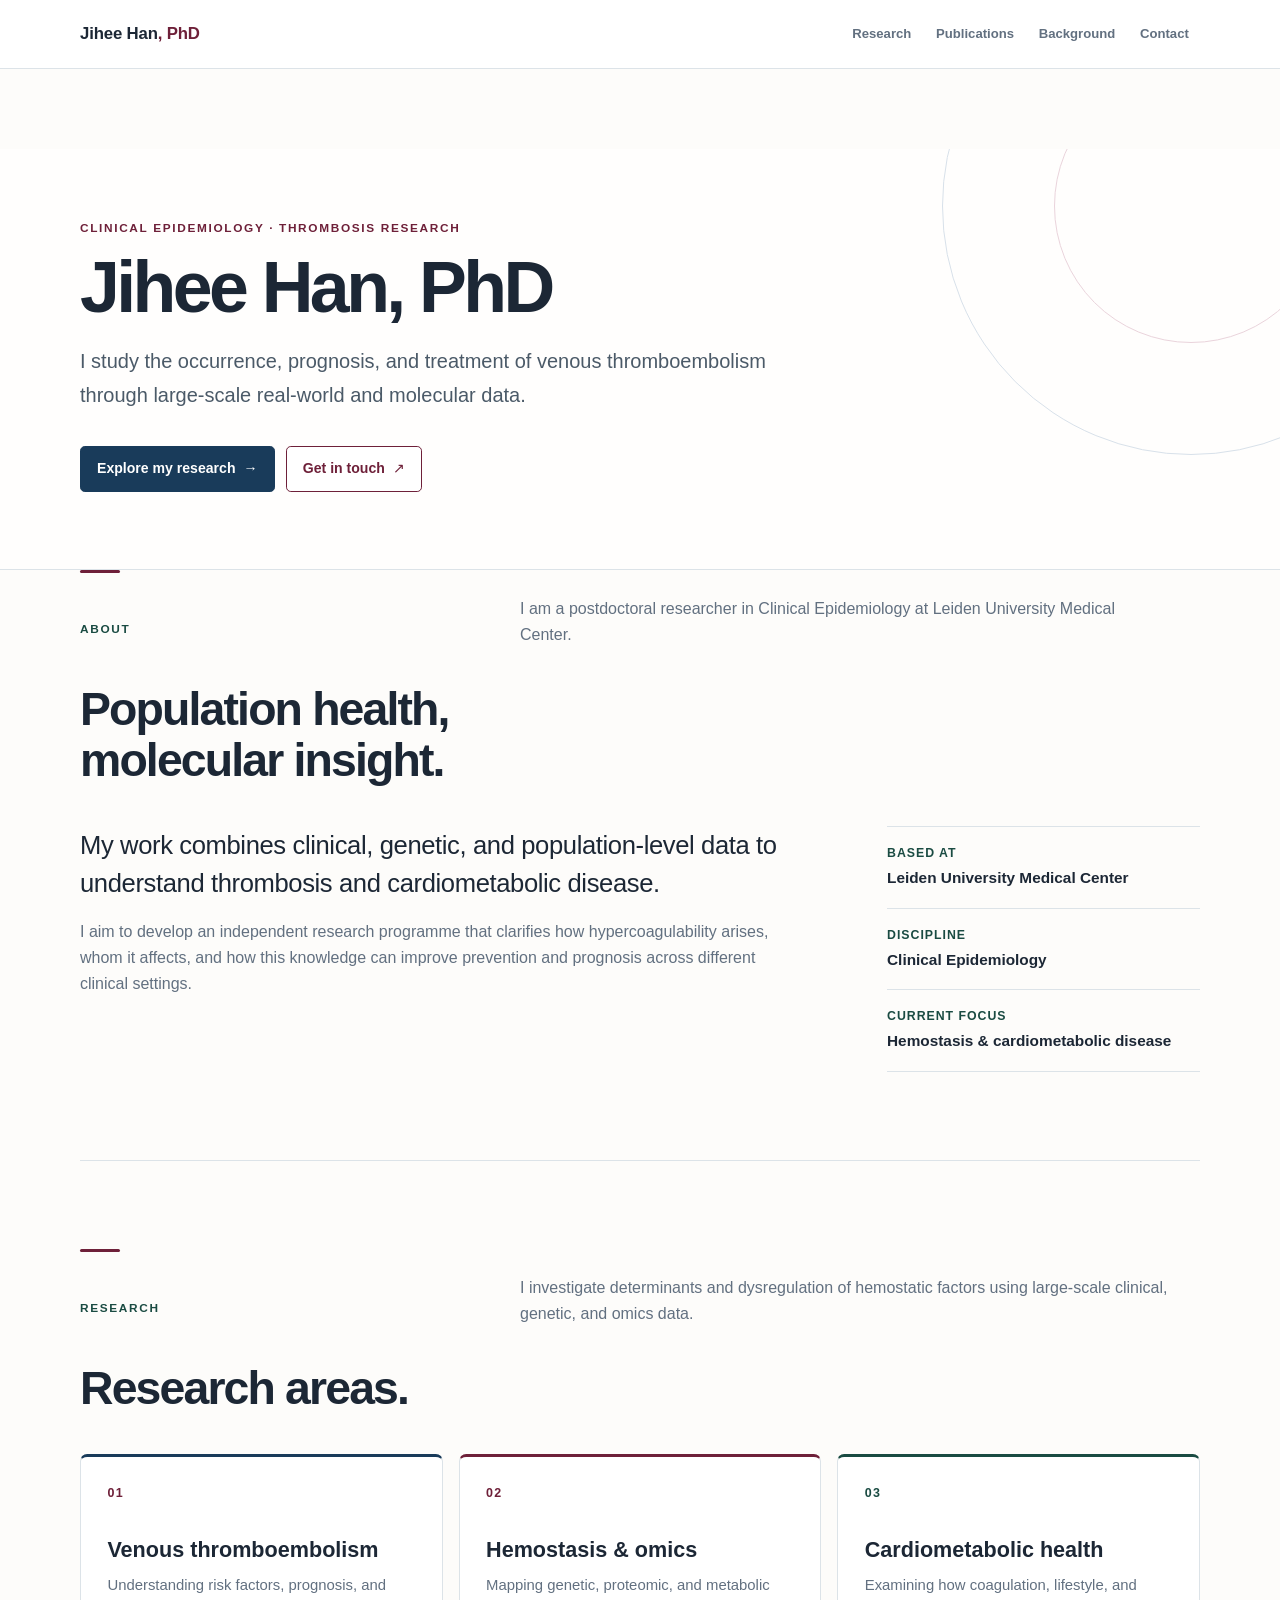
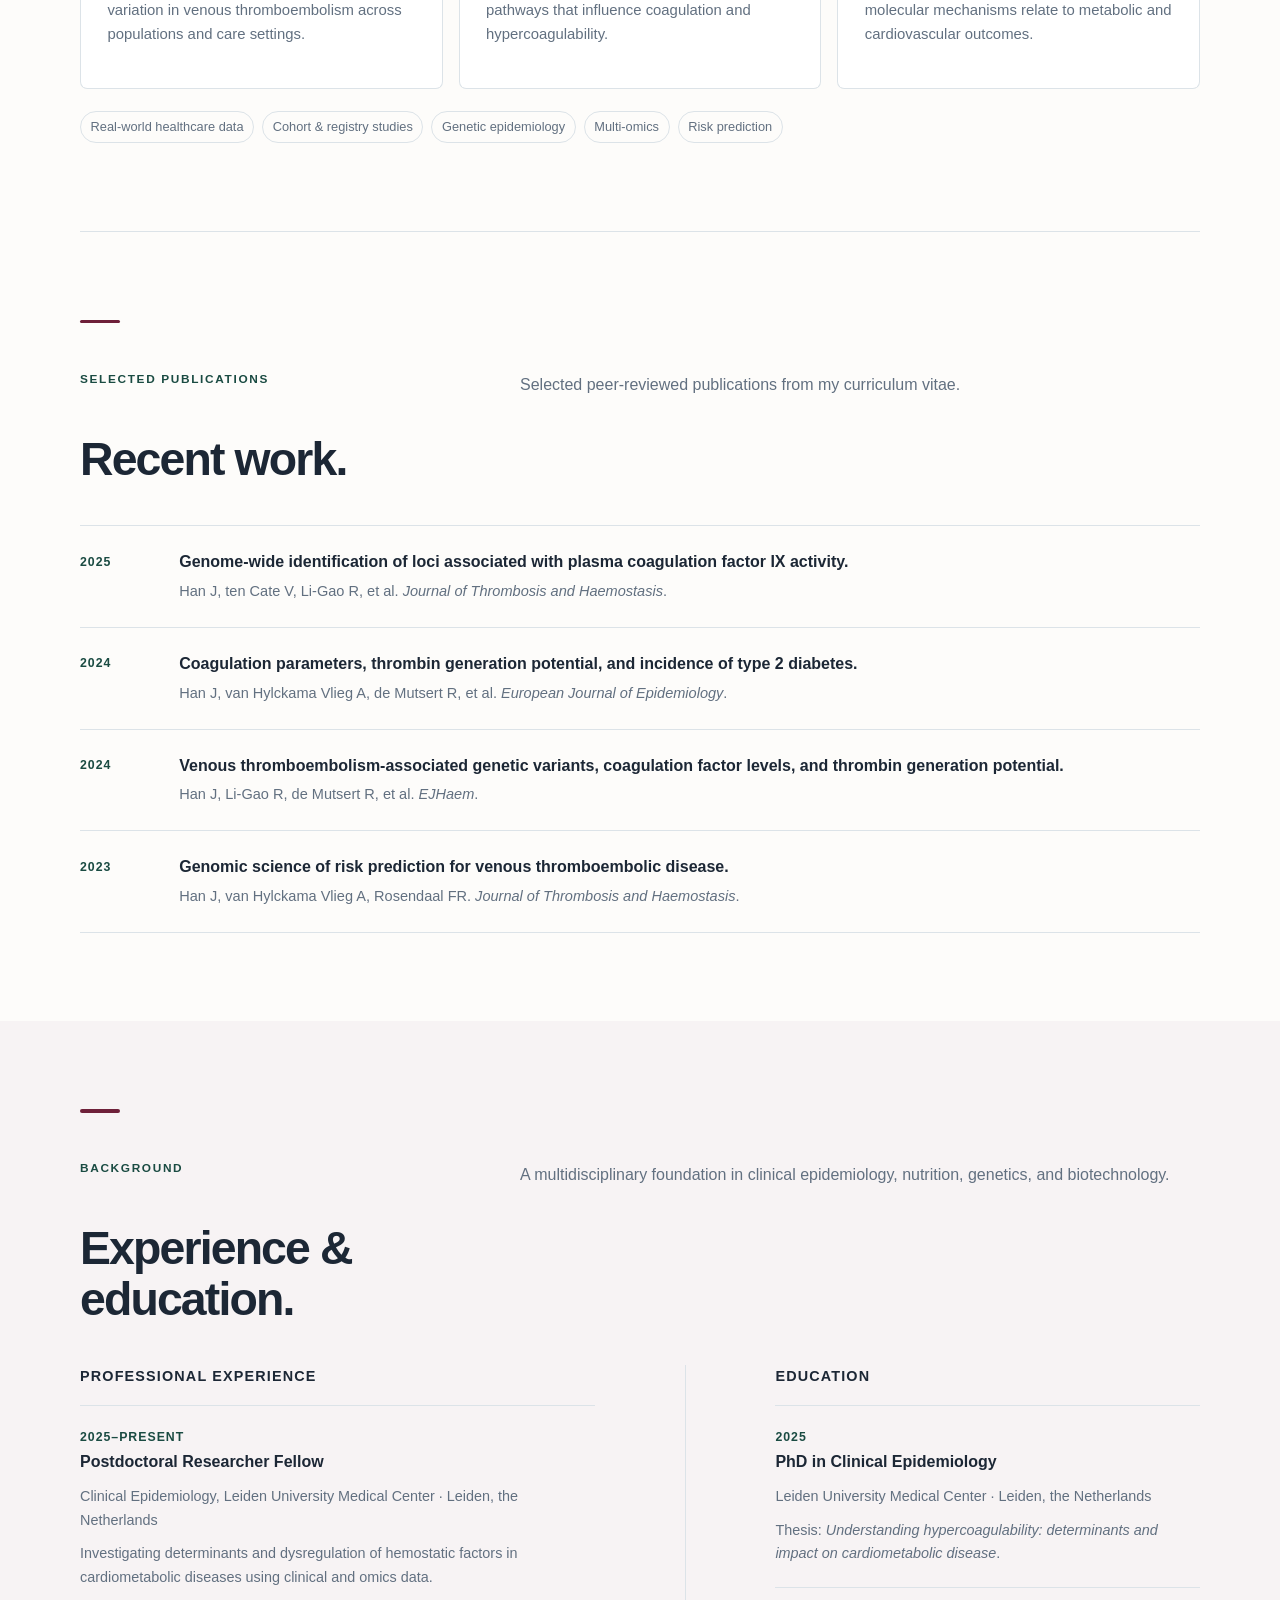
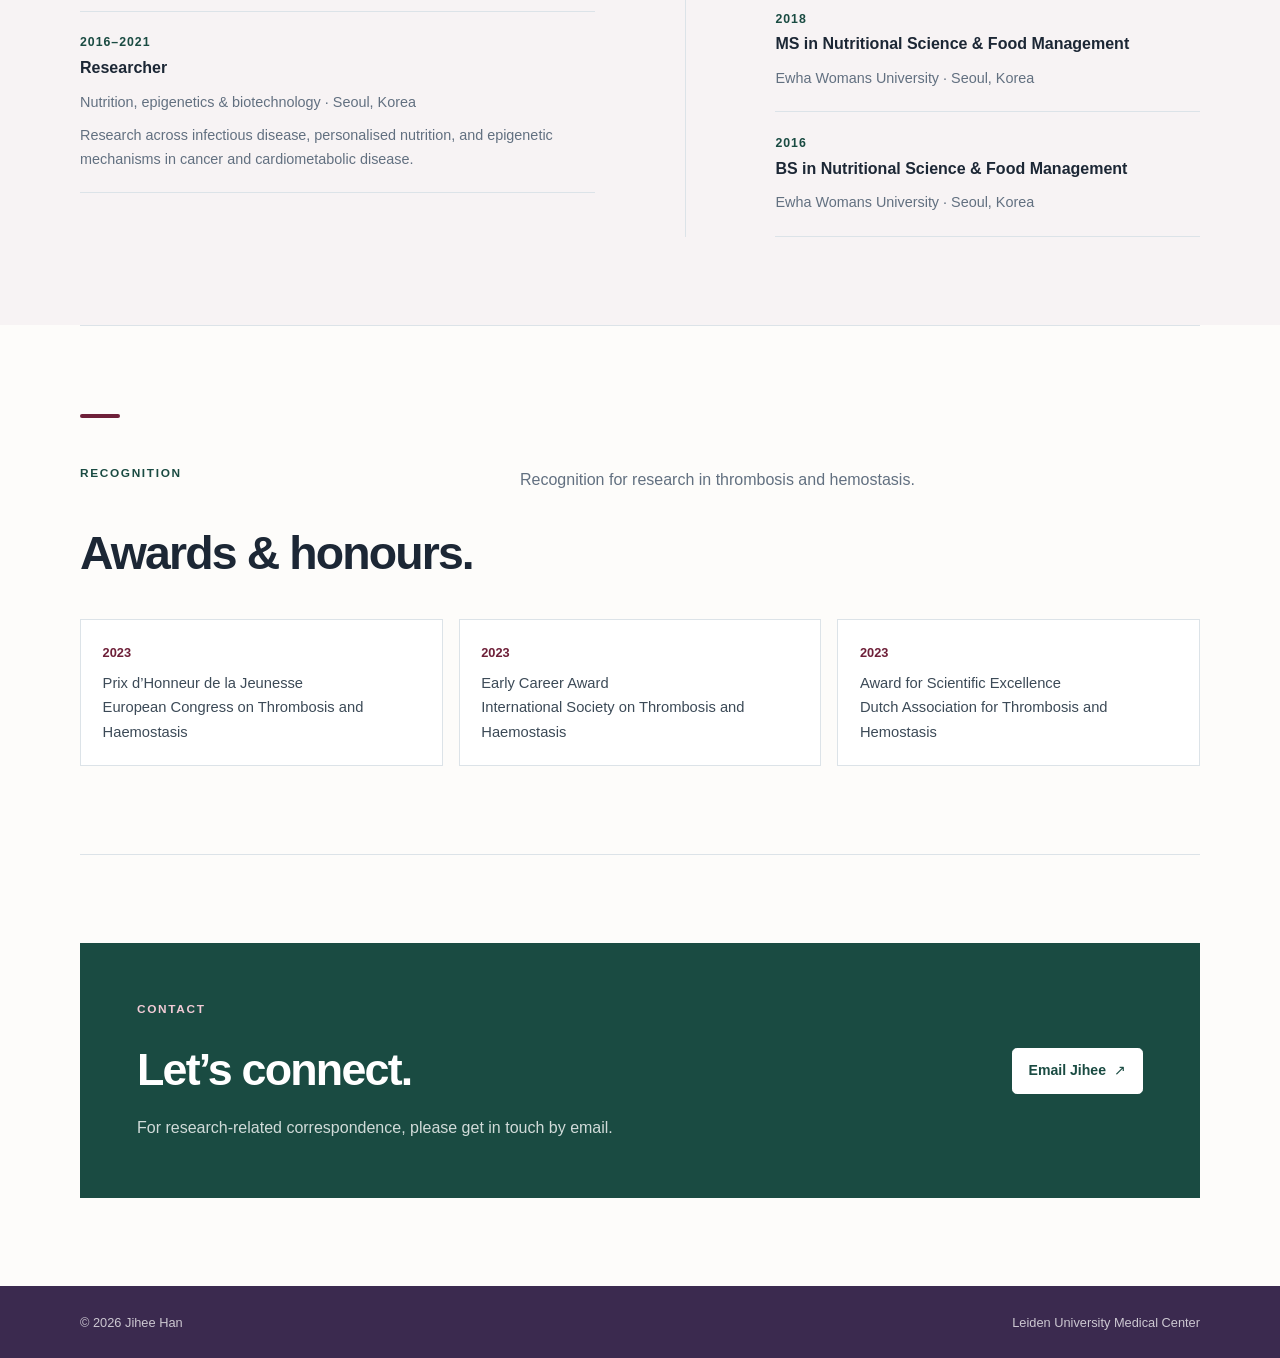
==== index.html @ 8cc132ac "Refine hero alignment and typography weight" ====
<!DOCTYPE html>
<html lang="en">
<head>
  <meta charset="utf-8">
  <meta name="viewport" content="width=device-width, initial-scale=1">
  <meta name="description" content="Jihee Han, PhD — clinical epidemiologist and thrombosis researcher at Leiden University Medical Center.">
  <title>Jihee Han, PhD | Clinical Epidemiology</title>

  <style>
    :root {
      --ink: #1c2735;
      --muted: #627080;
      --line: #dce3e8;
      --canvas: #fdfcfa;
      --soft: #f7f3f4;
      --navy: #193b5a;
      --navy-dark: #102b45;
      --wine: #6e2039;
      --wine-soft: #faeff2;
      --green: #1a4b42;
      --plum: #3b2a4f;
      --max-width: 1120px;
    }

    * {
      box-sizing: border-box;
    }

    html {
      scroll-behavior: smooth;
    }

    body {
      margin: 0;
      color: var(--ink);
      background: var(--canvas);
      font-family: -apple-system, BlinkMacSystemFont, "SF Pro Text", "Helvetica Neue", "Segoe UI", Arial, sans-serif;
      font-size: 16px;
      font-synthesis: none;
      line-height: 1.65;
    }

    a {
      color: var(--navy);
      text-underline-offset: 3px;
    }

    a:hover {
      color: var(--wine);
    }

    a:focus-visible {
      outline: 3px solid var(--wine);
      outline-offset: 3px;
    }

    h1,
    h2,
    h3,
    p {
      margin-top: 0;
    }

    h1,
    h2,
    h3 {
      color: var(--ink);
      font-family: -apple-system, BlinkMacSystemFont, "SF Pro Display", "Helvetica Neue", "Segoe UI", Arial, sans-serif;
      font-weight: 550;
    }

    .container {
      width: min(var(--max-width), calc(100% - 3rem));
      margin: 0 auto;
    }

    .skip-link {
      position: absolute;
      top: -4rem;
      left: 1rem;
      z-index: 100;
      padding: 0.6rem 0.9rem;
      color: white;
      background: var(--navy-dark);
    }

    .skip-link:focus {
      top: 1rem;
    }

    .site-header {
      position: sticky;
      top: 0;
      z-index: 20;
      border-bottom: 1px solid var(--line);
      background: rgba(255, 255, 255, 0.94);
      backdrop-filter: blur(10px);
    }

    .site-nav {
      display: flex;
      align-items: center;
      justify-content: space-between;
      gap: 2rem;
      min-height: 4.25rem;
    }

    .wordmark {
      color: var(--ink);
      font-family: -apple-system, BlinkMacSystemFont, "SF Pro Display", "Helvetica Neue", "Segoe UI", Arial, sans-serif;
      font-size: 1.05rem;
      font-weight: 600;
      letter-spacing: -0.01em;
      text-decoration: none;
      white-space: nowrap;
    }

    .wordmark span {
      color: var(--wine);
    }

    .nav-links {
      display: flex;
      flex-wrap: wrap;
      justify-content: flex-end;
      gap: 0.15rem;
      margin: 0;
      padding: 0;
      list-style: none;
    }

    .nav-links a {
      display: block;
      padding: 0.5rem 0.7rem;
      border-radius: 0.3rem;
      color: var(--muted);
      font-size: 0.82rem;
      font-weight: 600;
      text-decoration: none;
    }

    .nav-links a:hover {
      color: var(--navy);
      background: var(--soft);
    }

    .hero {
      position: relative;
      overflow: hidden;
      border-bottom: 1px solid var(--line);
      background: #fffefd;
    }

    .hero::before,
    .hero::after {
      position: absolute;
      right: -10rem;
      border: 1px solid #d8e1ea;
      border-radius: 50%;
      content: "";
      pointer-events: none;
    }

    .hero::before {
      top: -12rem;
      width: 31rem;
      height: 31rem;
    }

    .hero::after {
      top: -5rem;
      right: -3rem;
      width: 17rem;
      height: 17rem;
      border-color: #ead4dc;
    }

    .hero-content {
      position: relative;
      z-index: 1;
      max-width: none;
      padding: clamp(3rem, 5.5vw, 4.75rem) 0 clamp(3.5rem, 6vw, 5rem);
    }

    .eyebrow,
    .section-kicker {
      margin-bottom: 0.8rem;
      color: var(--green);
      font-size: 0.74rem;
      font-weight: 700;
      letter-spacing: 0.14em;
      text-transform: uppercase;
    }

    .eyebrow {
      color: var(--wine);
    }

    h1 {
      max-width: 820px;
      margin-bottom: 1.3rem;
      font-size: clamp(3rem, 5.6vw, 4.8rem);
      font-weight: 550;
      letter-spacing: -0.05em;
      line-height: 1;
    }

    .hero-summary {
      max-width: 750px;
      margin-bottom: 2.1rem;
      color: #4b5a68;
      font-size: clamp(1.05rem, 2vw, 1.25rem);
      line-height: 1.7;
    }

    .button-row {
      display: flex;
      flex-wrap: wrap;
      gap: 0.7rem;
    }

    .button {
      display: inline-flex;
      align-items: center;
      justify-content: center;
      gap: 0.5rem;
      min-height: 2.8rem;
      padding: 0.65rem 1rem;
      border: 1px solid var(--navy);
      border-radius: 0.3rem;
      color: white;
      background: var(--navy);
      font-size: 0.88rem;
      font-weight: 600;
      text-decoration: none;
      transition: background 150ms ease, border-color 150ms ease, color 150ms ease;
    }

    .button:hover {
      border-color: var(--wine);
      color: white;
      background: var(--wine);
    }

    .button.secondary {
      border-color: var(--wine);
      color: var(--wine);
      background: white;
    }

    .button.secondary:hover {
      color: var(--wine);
      background: var(--wine-soft);
    }

    main {
      padding-top: 5rem;
    }

    section {
      scroll-margin-top: 5.5rem;
    }

    .section {
      padding: 0 0 5.5rem;
    }

    .section.rule-top {
      padding-top: 5.5rem;
      border-top: 1px solid var(--line);
    }

    .section-heading {
      display: grid;
      grid-template-columns: minmax(220px, 0.75fr) minmax(0, 1.25fr);
      gap: 2rem;
      align-items: end;
      margin-bottom: 2.5rem;
    }

    .section-heading::before {
      display: block;
      width: 2.5rem;
      height: 0.22rem;
      margin-bottom: 0.9rem;
      border-radius: 999px;
      background: var(--wine);
      content: "";
    }

    .section-heading h2 {
      grid-column: 1;
      margin-bottom: 0;
      font-size: clamp(2rem, 4vw, 2.9rem);
      letter-spacing: -0.04em;
      line-height: 1.1;
    }

    .section-heading .heading-copy {
      grid-column: 2;
      grid-row: 1 / span 2;
      max-width: 650px;
      margin: 0 0 0.2rem;
      color: var(--muted);
    }

    .about-grid {
      display: grid;
      grid-template-columns: minmax(0, 1.4fr) minmax(250px, 0.6fr);
      gap: clamp(2rem, 6vw, 6rem);
      align-items: start;
    }

    .lead {
      max-width: 720px;
      margin-bottom: 1rem;
      font-family: inherit;
      font-size: clamp(1.25rem, 2.3vw, 1.6rem);
      font-weight: 500;
      letter-spacing: -0.015em;
      line-height: 1.5;
    }

    .about-grid p:not(.lead) {
      max-width: 720px;
      color: var(--muted);
    }

    .facts {
      margin: 0;
      padding: 0;
      border-top: 1px solid var(--line);
      list-style: none;
    }

    .facts li {
      padding: 1rem 0;
      border-bottom: 1px solid var(--line);
    }

    .facts span,
    .publication-year,
    .date {
      display: block;
      margin-bottom: 0.12rem;
      color: var(--green);
      font-size: 0.77rem;
      font-weight: 700;
      letter-spacing: 0.08em;
      text-transform: uppercase;
    }

    .facts strong {
      font-size: 0.96rem;
      font-weight: 550;
    }

    .research-grid {
      display: grid;
      grid-template-columns: repeat(3, minmax(0, 1fr));
      gap: 1rem;
    }

    .research-card {
      min-height: 235px;
      padding: 1.65rem;
      border: 1px solid var(--line);
      border-radius: 0.45rem;
      background: white;
      transition: border-color 150ms ease, transform 150ms ease, box-shadow 150ms ease;
    }

    .research-card:nth-child(1) {
      border-top: 3px solid var(--navy);
    }

    .research-card:nth-child(2) {
      border-top: 3px solid var(--wine);
    }

    .research-card:nth-child(3) {
      border-top: 3px solid var(--green);
    }

    .research-card:hover {
      border-color: #b8c8d6;
      box-shadow: 0 8px 20px rgba(25, 59, 90, 0.08);
      transform: translateY(-2px);
    }

    .research-number {
      display: block;
      margin-bottom: 2rem;
      color: var(--wine);
      font-size: 0.78rem;
      font-weight: 700;
      letter-spacing: 0.11em;
    }

    .research-card h3 {
      margin-bottom: 0.6rem;
      font-size: 1.35rem;
      line-height: 1.28;
    }

    .research-card p {
      margin-bottom: 0;
      color: var(--muted);
      font-size: 0.93rem;
    }

    .research-card:nth-child(3) .research-number {
      color: var(--green);
    }

    .method-list {
      display: flex;
      flex-wrap: wrap;
      gap: 0.5rem;
      margin: 1.35rem 0 0;
      padding: 0;
      list-style: none;
    }

    .method-list li {
      padding: 0.28rem 0.6rem;
      border: 1px solid var(--line);
      border-radius: 999px;
      color: var(--muted);
      font-size: 0.8rem;
    }

    .publication-list {
      margin: 0;
      padding: 0;
      border-top: 1px solid var(--line);
      list-style: none;
    }

    .publication {
      display: grid;
      grid-template-columns: 5rem minmax(0, 1fr);
      gap: 1.2rem;
      padding: 1.5rem 0;
      border-bottom: 1px solid var(--line);
    }

    .publication-year {
      margin-top: 0.1rem;
    }

    .publication h3 {
      margin-bottom: 0.35rem;
      font-family: inherit;
      font-size: 1rem;
      font-weight: 550;
      line-height: 1.45;
    }

    .publication p {
      margin-bottom: 0;
      color: var(--muted);
      font-size: 0.91rem;
    }

    .publication cite {
      font-style: italic;
    }

    .background {
      background: var(--soft);
    }

    .background .section {
      padding-top: 5.5rem;
    }

    .background-grid {
      display: grid;
      grid-template-columns: 1fr 1fr;
      gap: clamp(2rem, 7vw, 7rem);
    }

    .background-grid > div + div {
      padding-left: clamp(2rem, 7vw, 7rem);
      border-left: 1px solid var(--line);
    }

    .list-title {
      margin-bottom: 1rem;
      font-family: inherit;
      font-size: 0.9rem;
      font-weight: 700;
      letter-spacing: 0.08em;
      text-transform: uppercase;
    }

    .timeline {
      margin: 0;
      padding: 0;
      border-top: 1px solid var(--line);
      list-style: none;
    }

    .timeline li {
      padding: 1.3rem 0;
      border-bottom: 1px solid var(--line);
    }

    .timeline h3 {
      margin-bottom: 0.15rem;
      font-family: inherit;
      font-size: 1rem;
      font-weight: 550;
    }

    .place,
    .timeline p {
      margin: 0;
      color: var(--muted);
      font-size: 0.9rem;
    }

    .timeline p {
      margin-top: 0.6rem;
    }

    .awards-list {
      display: grid;
      grid-template-columns: repeat(3, minmax(0, 1fr));
      gap: 1rem;
      margin: 0;
      padding: 0;
      list-style: none;
    }

    .awards-list li {
      padding: 1.35rem;
      border: 1px solid var(--line);
      background: white;
      color: #3c4a57;
      font-size: 0.92rem;
    }

    .awards-list time {
      display: block;
      margin-bottom: 0.5rem;
      color: var(--wine);
      font-size: 0.8rem;
      font-weight: 700;
    }

    .contact-panel {
      display: grid;
      grid-template-columns: minmax(0, 1fr) auto;
      gap: 2rem;
      align-items: center;
      padding: clamp(2rem, 5vw, 3.5rem);
      border: 1px solid var(--green);
      color: white;
      background: var(--green);
    }

    .contact-panel h2 {
      margin-bottom: 0.5rem;
      color: white;
      font-size: clamp(2rem, 4vw, 2.8rem);
      letter-spacing: -0.04em;
    }

    .contact-panel p:last-child {
      max-width: 620px;
      margin-bottom: 0;
      color: rgba(255, 255, 255, 0.8);
    }

    .contact-panel .section-kicker {
      color: #f2cbd6;
    }

    .contact-panel .button {
      border-color: white;
      color: var(--green);
      background: white;
    }

    .contact-panel .button:hover {
      border-color: #f2cbd6;
      color: white;
      background: var(--wine);
    }

    footer {
      border-top: 0;
      background: var(--plum);
    }

    .footer-content {
      display: flex;
      flex-wrap: wrap;
      justify-content: space-between;
      gap: 0.5rem 2rem;
      padding: 1.6rem 0;
      color: rgba(255, 255, 255, 0.74);
      font-size: 0.8rem;
    }

    @media (max-width: 780px) {
      .site-nav {
        align-items: flex-start;
        flex-direction: column;
        gap: 0.2rem;
        padding: 1rem 0;
      }

      .nav-links {
        justify-content: flex-start;
        margin-left: -0.7rem;
      }

      .section-heading,
      .about-grid,
      .background-grid {
        grid-template-columns: 1fr;
      }

      .section-heading {
        gap: 0;
      }

      .section-heading h2,
      .section-heading .heading-copy {
        grid-column: 1;
        grid-row: auto;
      }

      .section-heading .heading-copy {
        margin-top: 1rem;
      }

      .research-grid,
      .awards-list {
        grid-template-columns: 1fr;
      }

      .research-card {
        min-height: 0;
      }

      .background-grid > div + div {
        padding-top: 2.5rem;
        padding-left: 0;
        border-top: 1px solid var(--line);
        border-left: 0;
      }
    }

    @media (max-width: 560px) {
      .container {
        width: min(var(--max-width), calc(100% - 2rem));
      }

      .hero-content {
        padding: 3.25rem 0 3.75rem;
      }

      main {
        padding-top: 3.8rem;
      }

      .section,
      .section.rule-top,
      .background .section {
        padding-bottom: 4rem;
      }

      .section.rule-top,
      .background .section {
        padding-top: 4rem;
      }

      .publication {
        grid-template-columns: 1fr;
        gap: 0.45rem;
      }

      .contact-panel {
        grid-template-columns: 1fr;
      }

      .contact-panel .button {
        width: 100%;
      }
    }

    @media (prefers-reduced-motion: reduce) {
      html {
        scroll-behavior: auto;
      }

      .button,
      .research-card {
        transition: none;
      }
    }
  </style>
</head>

<body>
  <a class="skip-link" href="#main-content">Skip to content</a>

  <header class="site-header">
    <nav class="container site-nav" aria-label="Primary navigation">
      <a class="wordmark" href="#top">Jihee Han<span>, PhD</span></a>
      <ul class="nav-links">
        <li><a href="#research">Research</a></li>
        <li><a href="#publications">Publications</a></li>
        <li><a href="#background">Background</a></li>
        <li><a href="#contact">Contact</a></li>
      </ul>
    </nav>
  </header>

  <main id="main-content">
    <section id="top" class="hero" aria-labelledby="page-title">
      <div class="container hero-content">
        <p class="eyebrow">Clinical epidemiology · thrombosis research</p>
        <h1 id="page-title">Jihee Han, PhD</h1>
        <p class="hero-summary">
          I study the occurrence, prognosis, and treatment of venous thromboembolism through large-scale real-world and molecular data.
        </p>
        <div class="button-row">
          <a class="button" href="#research">Explore my research <span aria-hidden="true">→</span></a>
          <a class="button secondary" href="mailto:j.han@lumc.nl">Get in touch <span aria-hidden="true">↗</span></a>
        </div>
      </div>
    </section>

    <div class="container">
      <section class="section" aria-labelledby="about-heading">
        <div class="section-heading">
          <p class="section-kicker">About</p>
          <h2 id="about-heading">Population health, molecular insight.</h2>
          <p class="heading-copy">
            I am a postdoctoral researcher in Clinical Epidemiology at Leiden University Medical Center.
          </p>
        </div>

        <div class="about-grid">
          <div>
            <p class="lead">
              My work combines clinical, genetic, and population-level data to understand thrombosis and cardiometabolic disease.
            </p>
            <p>
              I aim to develop an independent research programme that clarifies how hypercoagulability arises, whom it affects, and how this knowledge can improve prevention and prognosis across different clinical settings.
            </p>
          </div>

          <ul class="facts" aria-label="Professional summary">
            <li>
              <span>Based at</span>
              <strong>Leiden University Medical Center</strong>
            </li>
            <li>
              <span>Discipline</span>
              <strong>Clinical Epidemiology</strong>
            </li>
            <li>
              <span>Current focus</span>
              <strong>Hemostasis &amp; cardiometabolic disease</strong>
            </li>
          </ul>
        </div>
      </section>

      <section id="research" class="section rule-top" aria-labelledby="research-heading">
        <div class="section-heading">
          <p class="section-kicker">Research</p>
          <h2 id="research-heading">Research areas.</h2>
          <p class="heading-copy">
            I investigate determinants and dysregulation of hemostatic factors using large-scale clinical, genetic, and omics data.
          </p>
        </div>

        <div class="research-grid">
          <article class="research-card">
            <span class="research-number">01</span>
            <h3>Venous thromboembolism</h3>
            <p>Understanding risk factors, prognosis, and variation in venous thromboembolism across populations and care settings.</p>
          </article>
          <article class="research-card">
            <span class="research-number">02</span>
            <h3>Hemostasis &amp; omics</h3>
            <p>Mapping genetic, proteomic, and metabolic pathways that influence coagulation and hypercoagulability.</p>
          </article>
          <article class="research-card">
            <span class="research-number">03</span>
            <h3>Cardiometabolic health</h3>
            <p>Examining how coagulation, lifestyle, and molecular mechanisms relate to metabolic and cardiovascular outcomes.</p>
          </article>
        </div>

        <ul class="method-list" aria-label="Research methods and data">
          <li>Real-world healthcare data</li>
          <li>Cohort &amp; registry studies</li>
          <li>Genetic epidemiology</li>
          <li>Multi-omics</li>
          <li>Risk prediction</li>
        </ul>
      </section>

      <section id="publications" class="section rule-top" aria-labelledby="publications-heading">
        <div class="section-heading">
          <p class="section-kicker">Selected publications</p>
          <h2 id="publications-heading">Recent work.</h2>
          <p class="heading-copy">Selected peer-reviewed publications from my curriculum vitae.</p>
        </div>

        <ol class="publication-list">
          <li class="publication">
            <time class="publication-year" datetime="2025">2025</time>
            <div>
              <h3>Genome-wide identification of loci associated with plasma coagulation factor IX activity.</h3>
              <p>Han J, ten Cate V, Li-Gao R, et al. <cite>Journal of Thrombosis and Haemostasis</cite>.</p>
            </div>
          </li>
          <li class="publication">
            <time class="publication-year" datetime="2024">2024</time>
            <div>
              <h3>Coagulation parameters, thrombin generation potential, and incidence of type 2 diabetes.</h3>
              <p>Han J, van Hylckama Vlieg A, de Mutsert R, et al. <cite>European Journal of Epidemiology</cite>.</p>
            </div>
          </li>
          <li class="publication">
            <time class="publication-year" datetime="2024">2024</time>
            <div>
              <h3>Venous thromboembolism-associated genetic variants, coagulation factor levels, and thrombin generation potential.</h3>
              <p>Han J, Li-Gao R, de Mutsert R, et al. <cite>EJHaem</cite>.</p>
            </div>
          </li>
          <li class="publication">
            <time class="publication-year" datetime="2023">2023</time>
            <div>
              <h3>Genomic science of risk prediction for venous thromboembolic disease.</h3>
              <p>Han J, van Hylckama Vlieg A, Rosendaal FR. <cite>Journal of Thrombosis and Haemostasis</cite>.</p>
            </div>
          </li>
        </ol>
      </section>
    </div>

    <div id="background" class="background">
      <section class="container section" aria-labelledby="background-heading">
        <div class="section-heading">
          <p class="section-kicker">Background</p>
          <h2 id="background-heading">Experience &amp; education.</h2>
          <p class="heading-copy">A multidisciplinary foundation in clinical epidemiology, nutrition, genetics, and biotechnology.</p>
        </div>

        <div class="background-grid">
          <div>
            <h3 class="list-title">Professional experience</h3>
            <ol class="timeline">
              <li>
                <time class="date" datetime="2025">2025–present</time>
                <h3>Postdoctoral Researcher Fellow</h3>
                <p class="place">Clinical Epidemiology, Leiden University Medical Center · Leiden, the Netherlands</p>
                <p>Investigating determinants and dysregulation of hemostatic factors in cardiometabolic diseases using clinical and omics data.</p>
              </li>
              <li>
                <time class="date" datetime="2016">2016–2021</time>
                <h3>Researcher</h3>
                <p class="place">Nutrition, epigenetics &amp; biotechnology · Seoul, Korea</p>
                <p>Research across infectious disease, personalised nutrition, and epigenetic mechanisms in cancer and cardiometabolic disease.</p>
              </li>
            </ol>
          </div>

          <div>
            <h3 class="list-title">Education</h3>
            <ol class="timeline">
              <li>
                <time class="date" datetime="2025">2025</time>
                <h3>PhD in Clinical Epidemiology</h3>
                <p class="place">Leiden University Medical Center · Leiden, the Netherlands</p>
                <p>Thesis: <em>Understanding hypercoagulability: determinants and impact on cardiometabolic disease</em>.</p>
              </li>
              <li>
                <time class="date" datetime="2018">2018</time>
                <h3>MS in Nutritional Science &amp; Food Management</h3>
                <p class="place">Ewha Womans University · Seoul, Korea</p>
              </li>
              <li>
                <time class="date" datetime="2016">2016</time>
                <h3>BS in Nutritional Science &amp; Food Management</h3>
                <p class="place">Ewha Womans University · Seoul, Korea</p>
              </li>
            </ol>
          </div>
        </div>
      </section>
    </div>

    <div class="container">
      <section class="section rule-top" aria-labelledby="awards-heading">
        <div class="section-heading">
          <p class="section-kicker">Recognition</p>
          <h2 id="awards-heading">Awards &amp; honours.</h2>
          <p class="heading-copy">Recognition for research in thrombosis and hemostasis.</p>
        </div>

        <ol class="awards-list">
          <li>
            <time datetime="2023-09">2023</time>
            Prix d’Honneur de la Jeunesse<br>
            European Congress on Thrombosis and Haemostasis
          </li>
          <li>
            <time datetime="2023-06">2023</time>
            Early Career Award<br>
            International Society on Thrombosis and Haemostasis
          </li>
          <li>
            <time datetime="2023-03">2023</time>
            Award for Scientific Excellence<br>
            Dutch Association for Thrombosis and Hemostasis
          </li>
        </ol>
      </section>

      <section id="contact" class="section rule-top" aria-labelledby="contact-heading">
        <div class="contact-panel">
          <div>
            <p class="section-kicker">Contact</p>
            <h2 id="contact-heading">Let’s connect.</h2>
            <p>For research-related correspondence, please get in touch by email.</p>
          </div>
          <a class="button" href="mailto:j.han@lumc.nl">Email Jihee <span aria-hidden="true">↗</span></a>
        </div>
      </section>
    </div>
  </main>

  <footer>
    <div class="container footer-content">
      <span>© 2026 Jihee Han</span>
      <span>Leiden University Medical Center</span>
    </div>
  </footer>
</body>

</html>
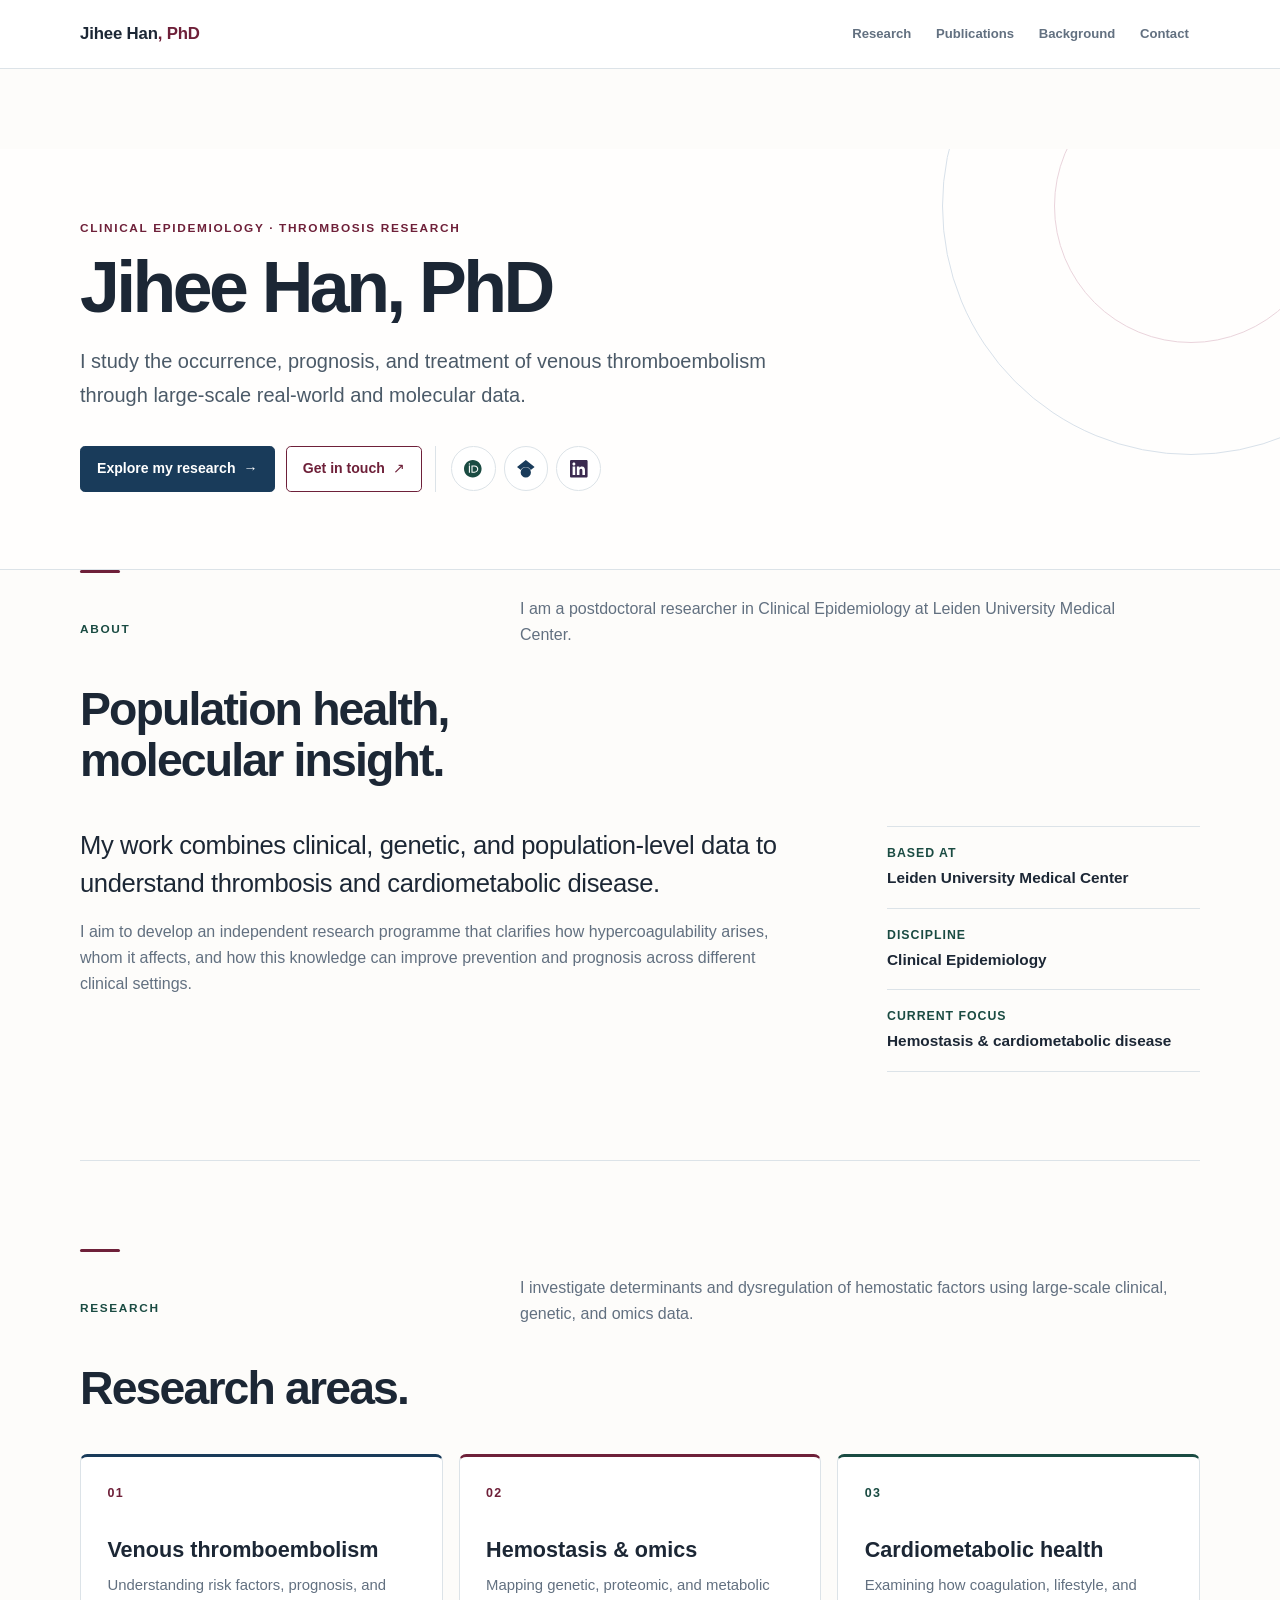
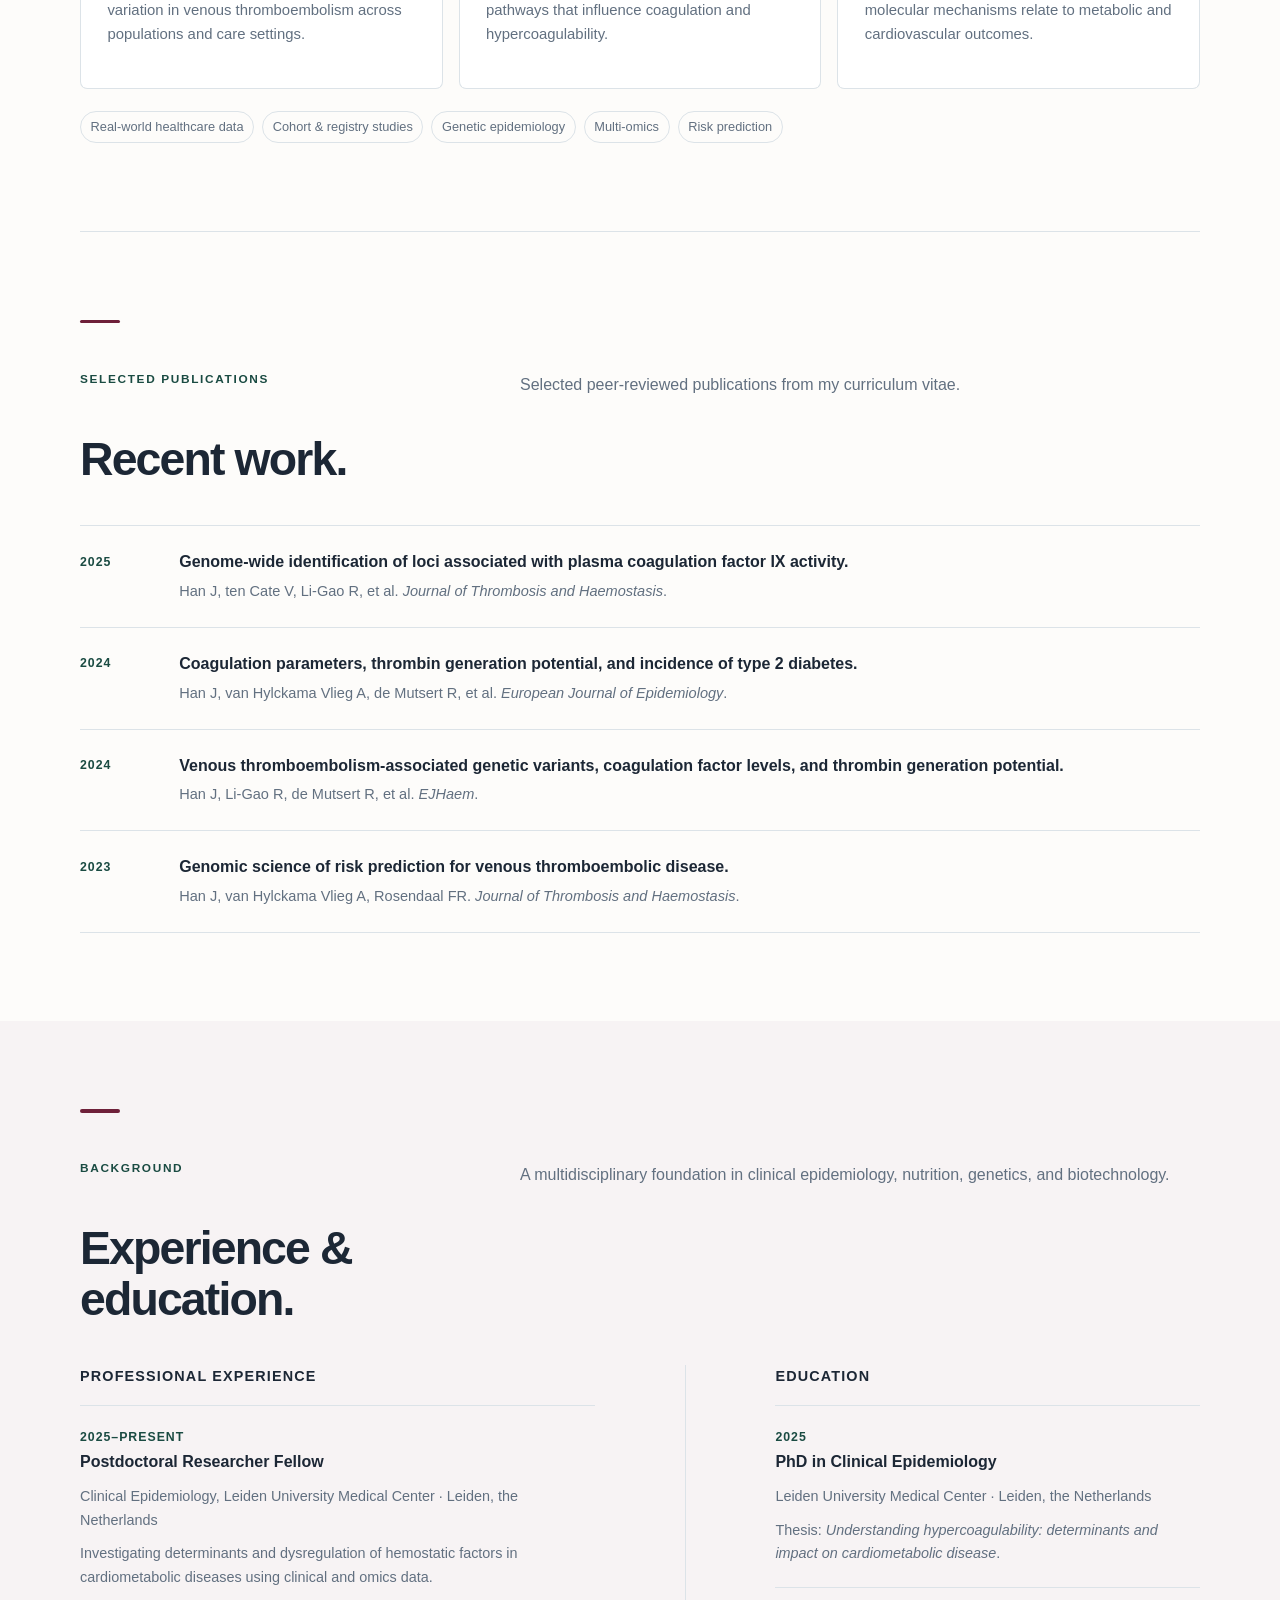
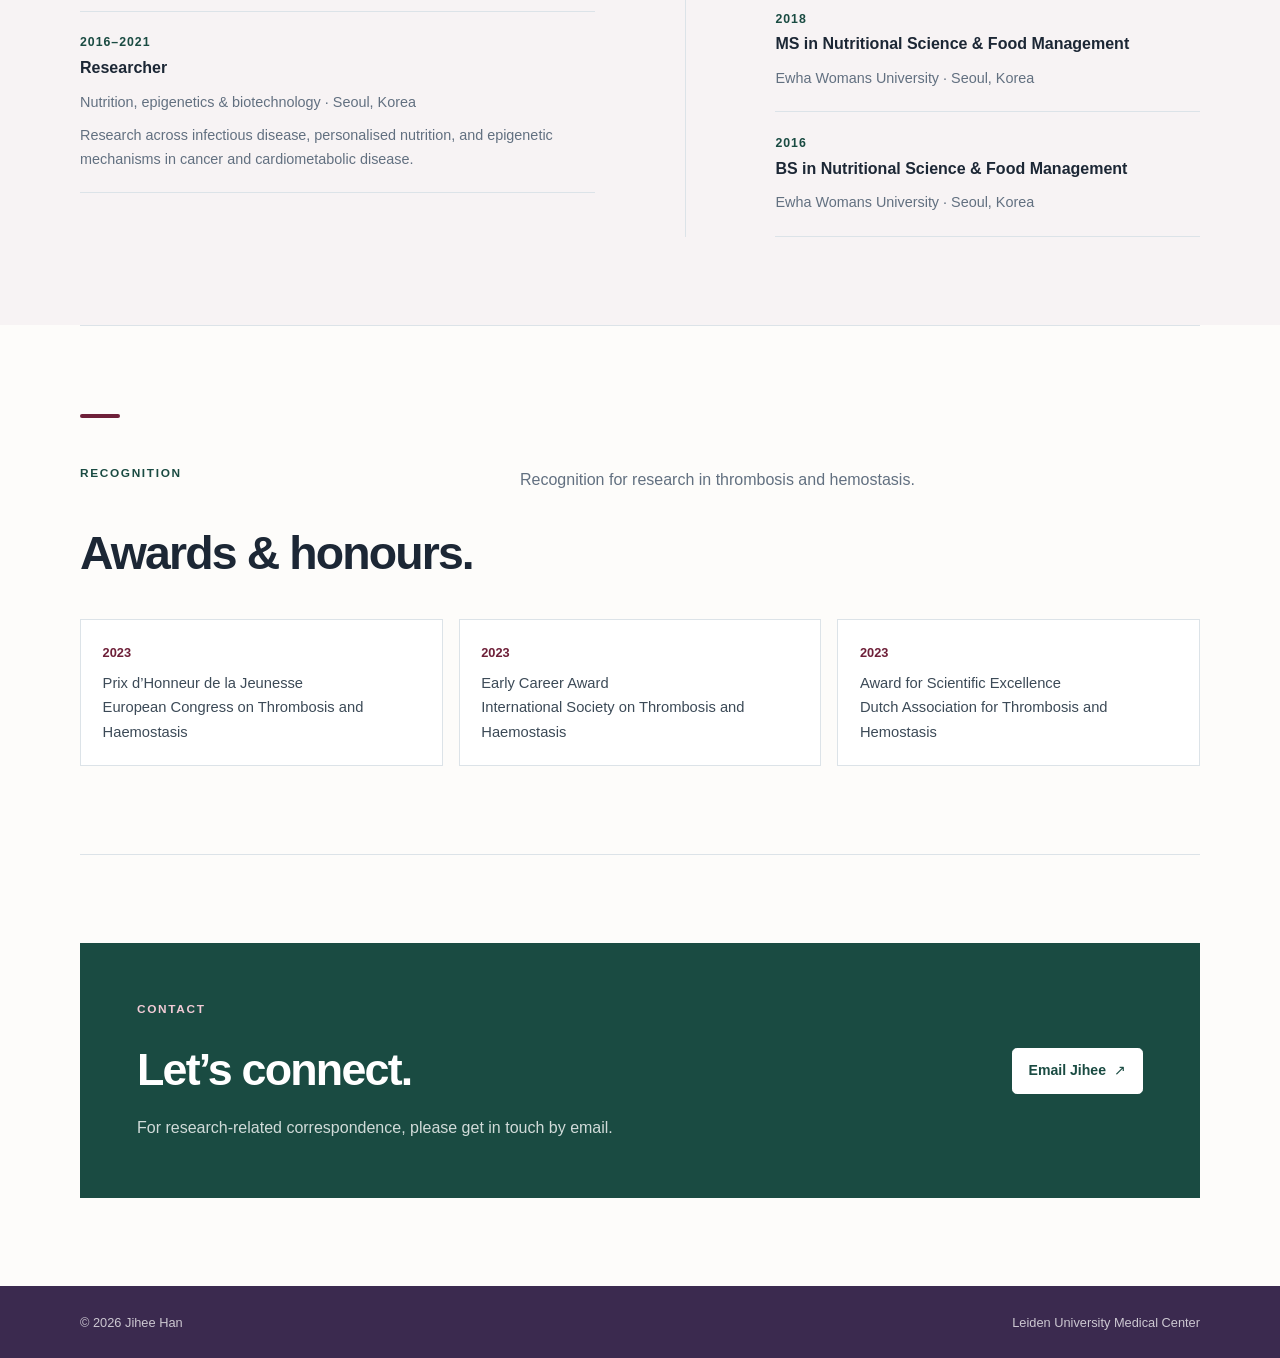
==== commit ac0eba0f: "Add professional profile links to hero" ====
--- a/index.html
+++ b/index.html
@@ -253,6 +253,50 @@
       background: var(--wine-soft);
     }
 
+    .profile-links {
+      display: flex;
+      align-items: center;
+      gap: 0.5rem;
+      margin-left: 0.15rem;
+      padding-left: 0.9rem;
+      border-left: 1px solid var(--line);
+    }
+
+    .profile-link {
+      display: grid;
+      width: 2.8rem;
+      height: 2.8rem;
+      place-items: center;
+      border: 1px solid var(--line);
+      border-radius: 50%;
+      background: white;
+      transition: background 150ms ease, border-color 150ms ease, transform 150ms ease;
+    }
+
+    .profile-link svg {
+      width: 1.1rem;
+      height: 1.1rem;
+      fill: currentColor;
+    }
+
+    .profile-link:hover {
+      border-color: currentColor;
+      background: var(--soft);
+      transform: translateY(-2px);
+    }
+
+    .profile-link.orcid {
+      color: var(--green);
+    }
+
+    .profile-link.scholar {
+      color: var(--navy);
+    }
+
+    .profile-link.linkedin {
+      color: var(--plum);
+    }
+
     main {
       padding-top: 5rem;
     }
@@ -690,6 +734,13 @@
 
       .contact-panel .button {
         width: 100%;
+      }
+
+      .profile-links {
+        width: 100%;
+        margin-left: 0;
+        padding-left: 0;
+        border-left: 0;
       }
     }
 
@@ -732,6 +783,17 @@
         <div class="button-row">
           <a class="button" href="#research">Explore my research <span aria-hidden="true">→</span></a>
           <a class="button secondary" href="mailto:j.han@lumc.nl">Get in touch <span aria-hidden="true">↗</span></a>
+          <div class="profile-links" role="group" aria-label="Professional profiles">
+            <a class="profile-link orcid" href="https://orcid.org/my-orcid?orcid=0000-0002-0166-2386" target="_blank" rel="noopener noreferrer" aria-label="ORCID profile" title="ORCID">
+              <svg viewBox="0 0 24 24" aria-hidden="true"><path d="M12 0C5.372 0 0 5.372 0 12s5.372 12 12 12 12-5.372 12-12S18.628 0 12 0zM7.369 4.378c.525 0 .947.431.947.947s-.422.947-.947.947a.95.95 0 0 1-.947-.947c0-.525.422-.947.947-.947zm-.722 3.038h1.444v10.041H6.647V7.416zm3.562 0h3.9c3.712 0 5.344 2.653 5.344 5.025 0 2.578-2.016 5.025-5.325 5.025h-3.919V7.416zm1.444 1.303v7.444h2.297c3.272 0 4.022-2.484 4.022-3.722 0-2.016-1.284-3.722-4.097-3.722h-2.222z"/></svg>
+            </a>
+            <a class="profile-link scholar" href="https://scholar.google.com/citations?user=DNsSAhMAAAAJ&amp;hl=en" target="_blank" rel="noopener noreferrer" aria-label="Google Scholar profile" title="Google Scholar">
+              <svg viewBox="0 0 24 24" aria-hidden="true"><path d="M5.242 13.769L0 9.5 12 0l12 9.5-5.242 4.269C17.548 11.249 14.978 9.5 12 9.5c-2.977 0-5.548 1.748-6.758 4.269zM12 10a7 7 0 1 0 0 14 7 7 0 0 0 0-14z"/></svg>
+            </a>
+            <a class="profile-link linkedin" href="https://www.linkedin.com/in/jihee-han-b3298b15b/" target="_blank" rel="noopener noreferrer" aria-label="LinkedIn profile" title="LinkedIn">
+              <svg viewBox="0 0 24 24" aria-hidden="true"><path d="M20.447 20.452h-3.554v-5.569c0-1.328-.027-3.037-1.852-3.037-1.853 0-2.136 1.445-2.136 2.939v5.667H9.351V9h3.414v1.561h.046c.477-.9 1.637-1.85 3.37-1.85 3.601 0 4.267 2.37 4.267 5.455v6.286zM5.337 7.433c-1.144 0-2.063-.926-2.063-2.065 0-1.138.92-2.063 2.063-2.063 1.14 0 2.064.925 2.064 2.063 0 1.139-.925 2.065-2.064 2.065zm1.782 13.019H3.555V9h3.564v11.452zM22.225 0H1.771C.792 0 0 .774 0 1.729v20.542C0 23.227.792 24 1.771 24h20.451C23.2 24 24 23.227 24 22.271V1.729C24 .774 23.2 0 22.222 0h.003z"/></svg>
+            </a>
+          </div>
         </div>
       </div>
     </section>
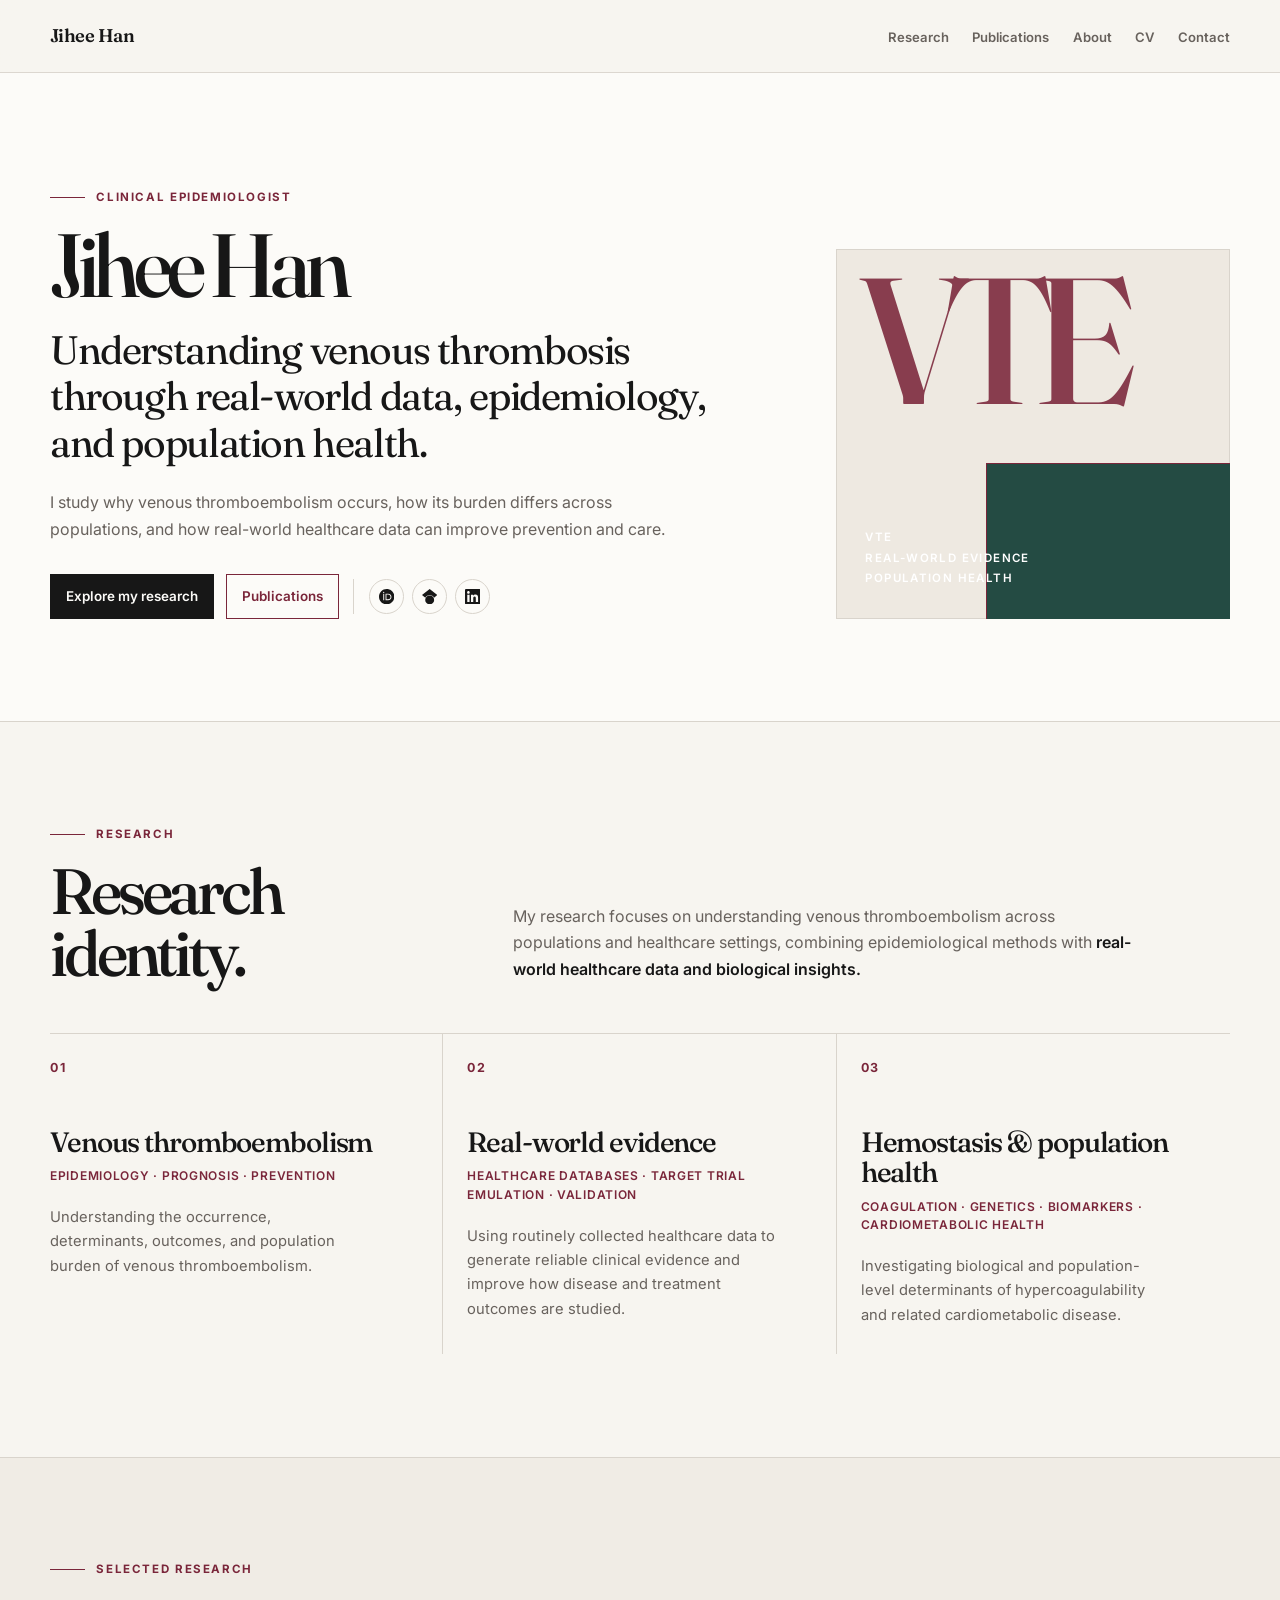
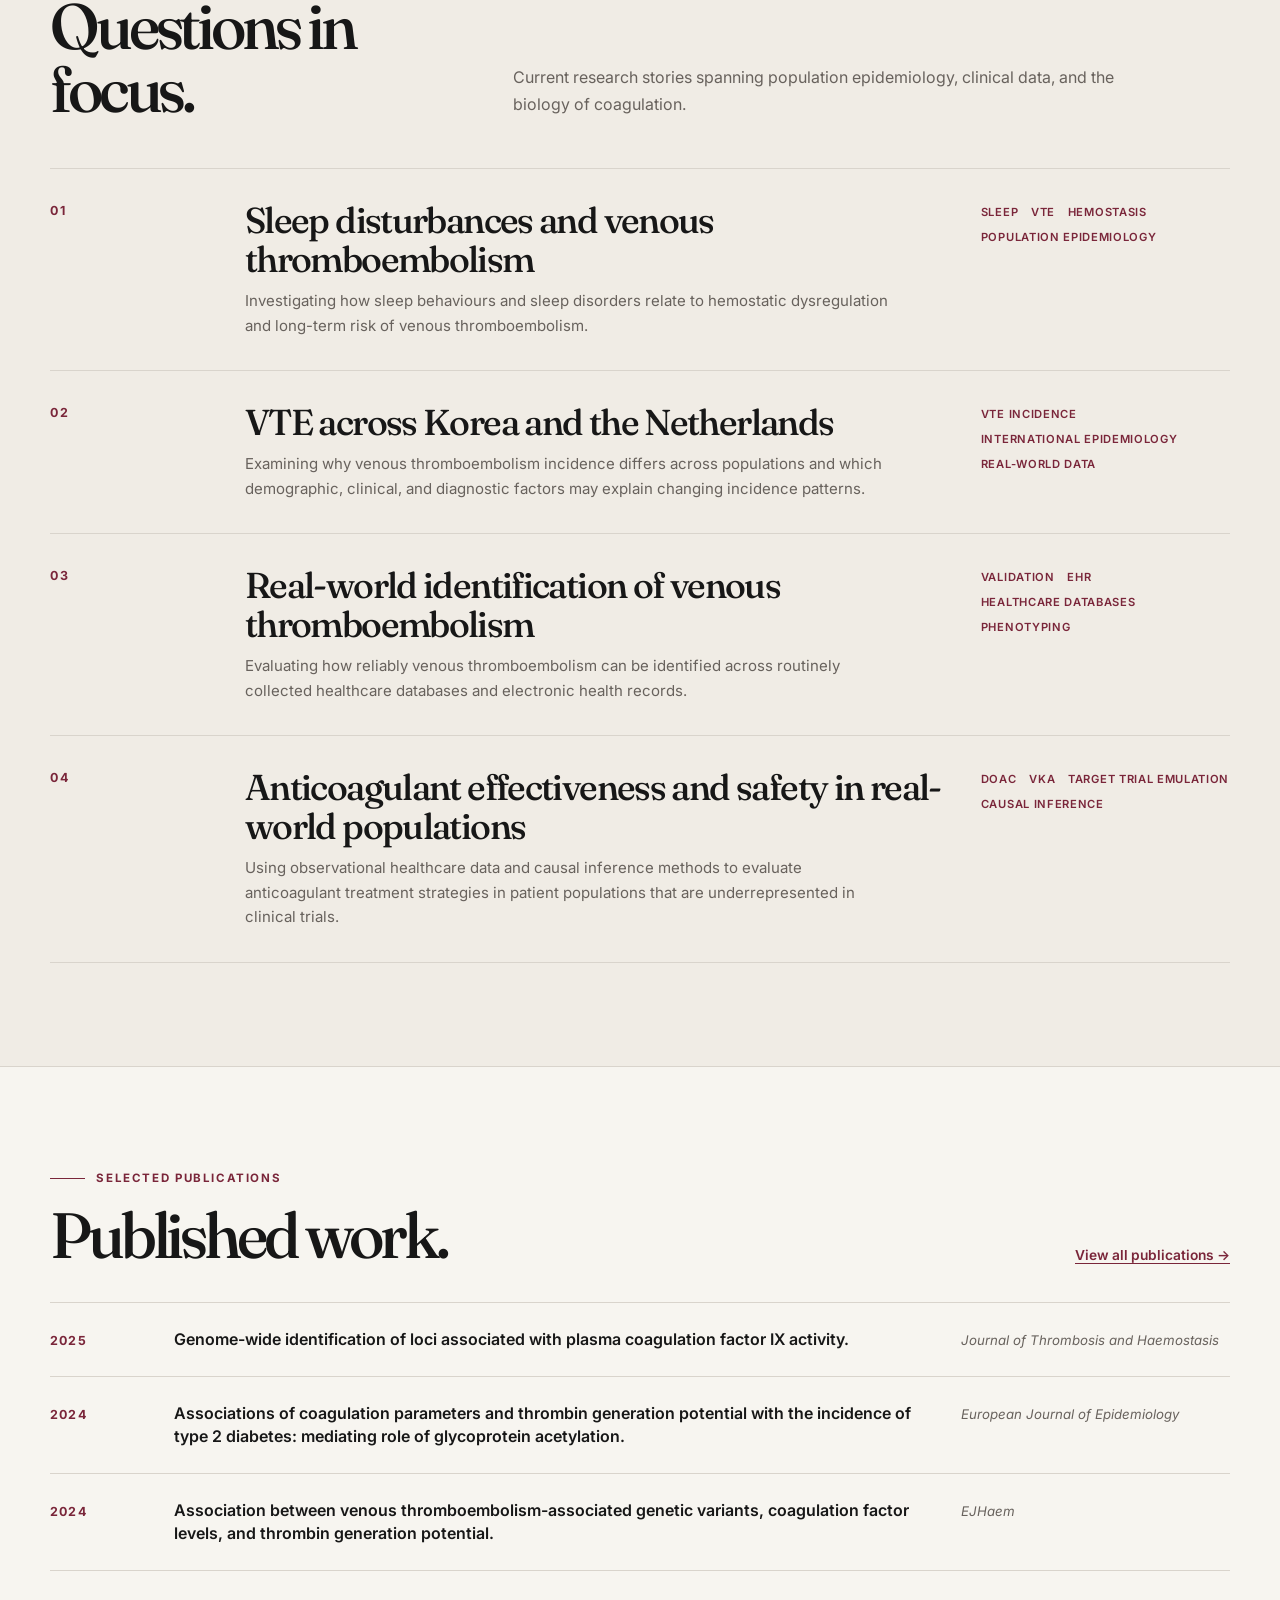
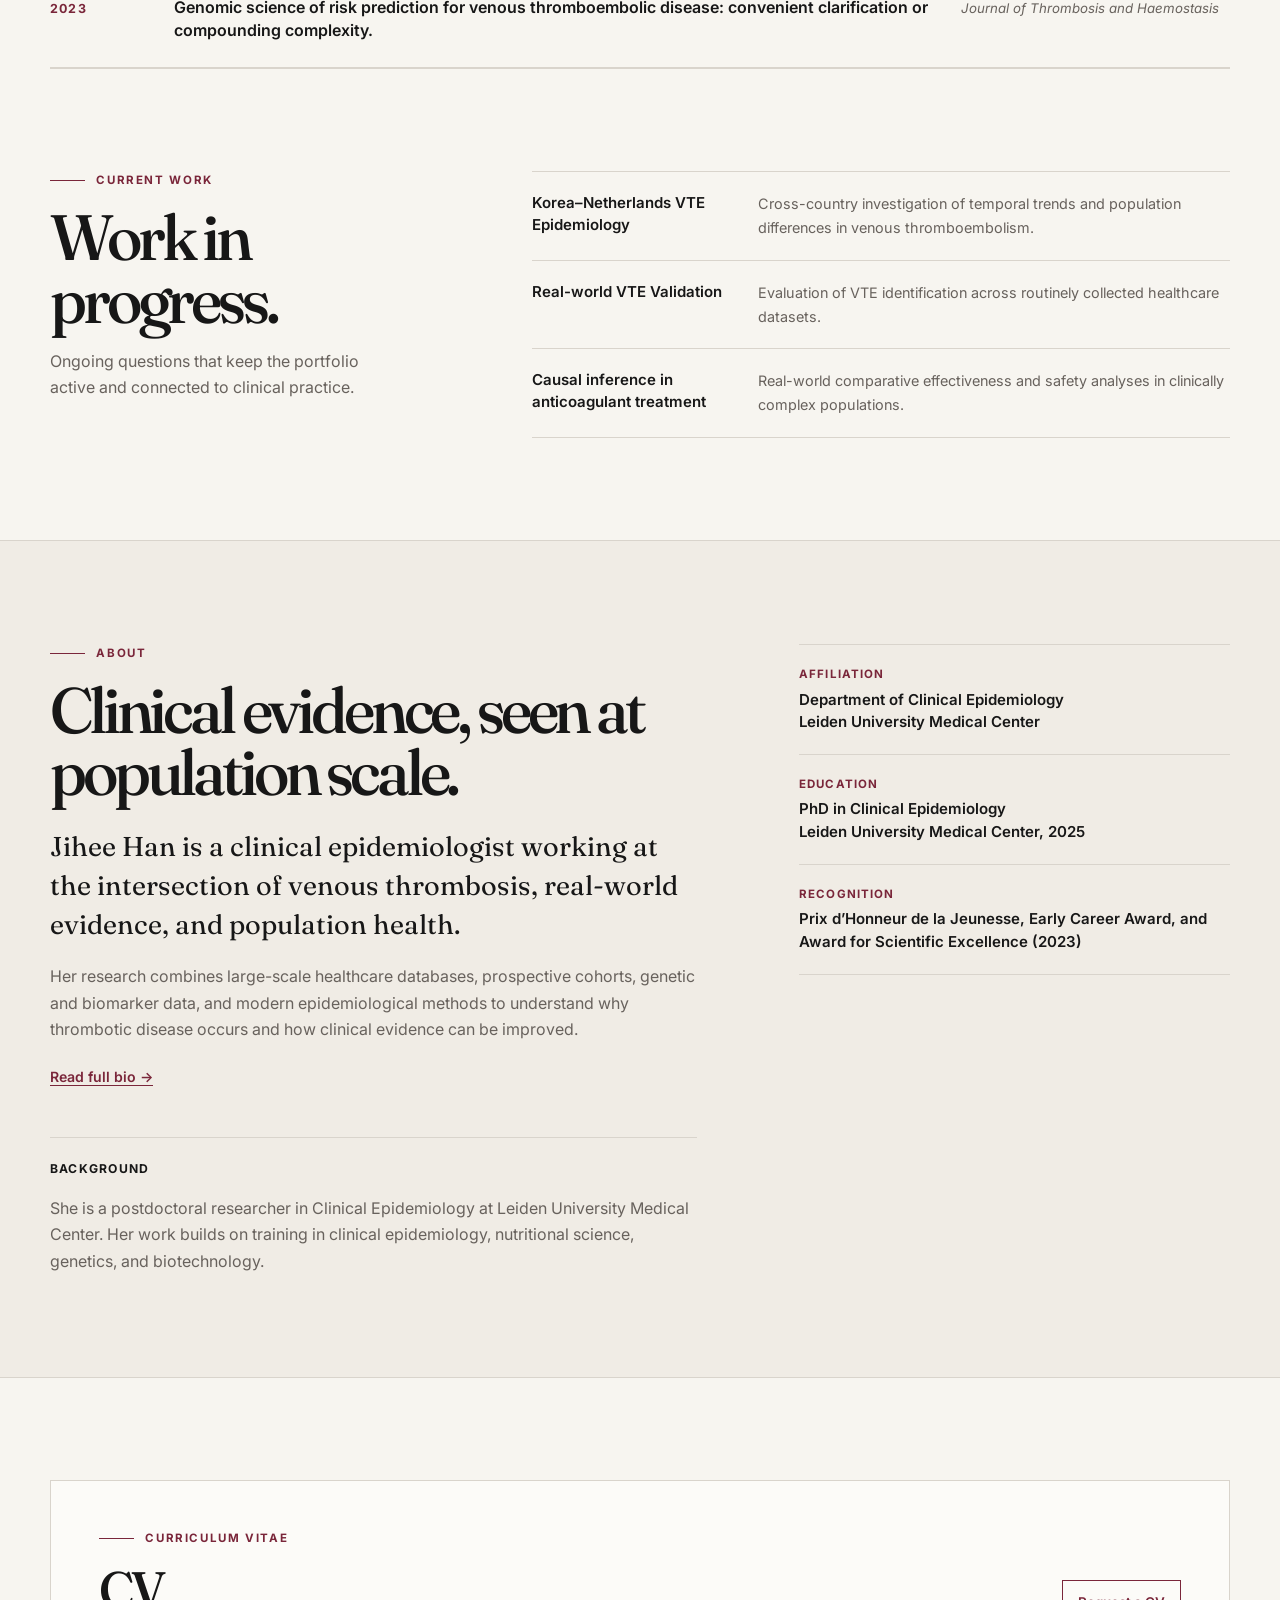
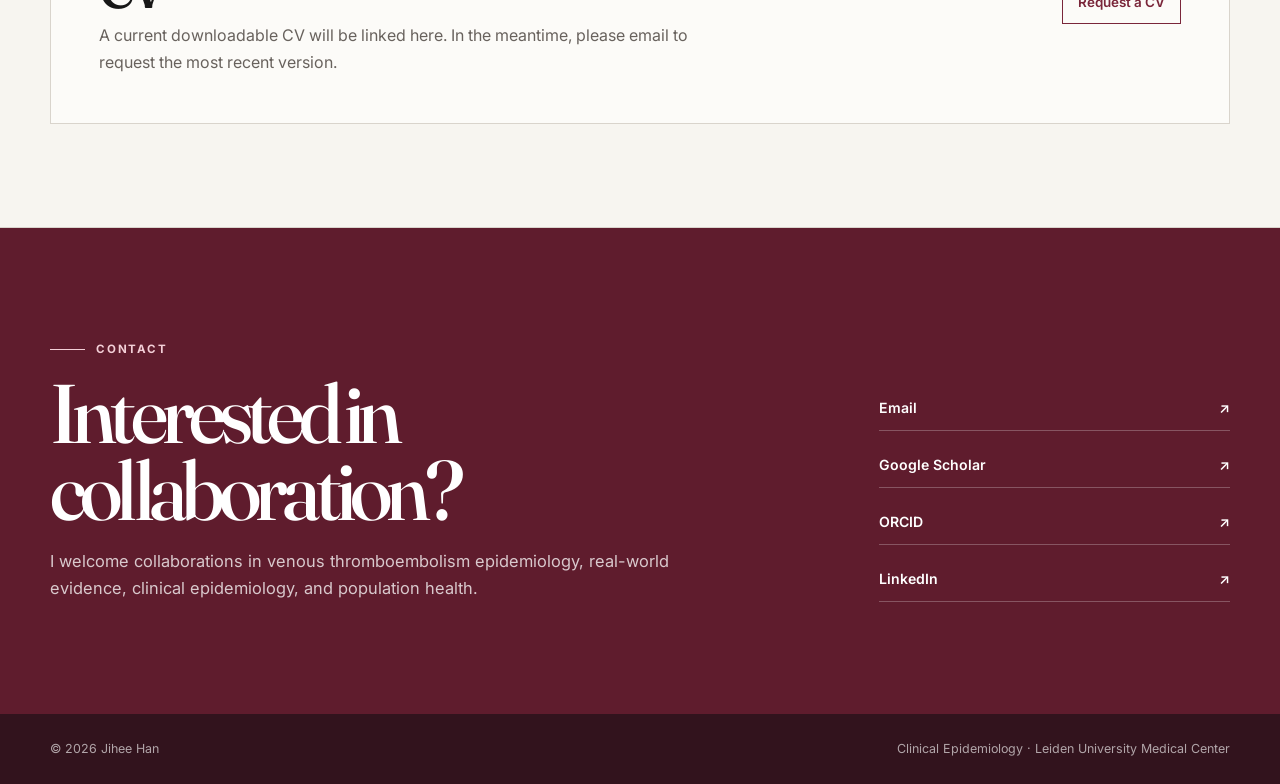
==== commit c0cfa8cb: "Redesign website as editorial research portfolio" ====
--- a/index.html
+++ b/index.html
@@ -3,23 +3,30 @@
 <head>
   <meta charset="utf-8">
   <meta name="viewport" content="width=device-width, initial-scale=1">
-  <meta name="description" content="Jihee Han, PhD — clinical epidemiologist and thrombosis researcher at Leiden University Medical Center.">
-  <title>Jihee Han, PhD | Clinical Epidemiology</title>
+  <meta name="description" content="Jihee Han is a clinical epidemiologist studying venous thromboembolism, real-world healthcare data, hemostasis, and population health.">
+  <meta property="og:title" content="Jihee Han | Clinical Epidemiologist">
+  <meta property="og:description" content="Research portfolio of Jihee Han, clinical epidemiologist studying venous thromboembolism, real-world evidence, and population health.">
+  <meta property="og:type" content="website">
+  <meta property="og:url" content="https://jiheehann.github.io/">
+  <title>Jihee Han | Clinical Epidemiologist</title>
+  <link rel="preconnect" href="https://fonts.googleapis.com">
+  <link rel="preconnect" href="https://fonts.gstatic.com" crossorigin>
+  <link href="https://fonts.googleapis.com/css2?family=Fraunces:opsz,wght@9..144,400;9..144,500;9..144,600&family=Inter:wght@400;500;600;700&display=swap" rel="stylesheet">
 
   <style>
     :root {
-      --ink: #1c2735;
-      --muted: #627080;
-      --line: #dce3e8;
-      --canvas: #fdfcfa;
-      --soft: #f7f3f4;
-      --navy: #193b5a;
-      --navy-dark: #102b45;
-      --wine: #6e2039;
-      --wine-soft: #faeff2;
-      --green: #1a4b42;
-      --plum: #3b2a4f;
-      --max-width: 1120px;
+      --bg: #f7f5f0;
+      --surface: #fcfbf8;
+      --text: #171717;
+      --muted: #68625d;
+      --accent: #7a263a;
+      --accent-dark: #5f1c2d;
+      --accent-soft: #f1e4e7;
+      --border: #d9d4cc;
+      --green: #244b43;
+      --max-width: 1180px;
+      --serif: "Fraunces", Georgia, "Times New Roman", serif;
+      --sans: "Inter", -apple-system, BlinkMacSystemFont, "Segoe UI", Arial, sans-serif;
     }
 
     * {
@@ -32,26 +39,29 @@
 
     body {
       margin: 0;
-      color: var(--ink);
-      background: var(--canvas);
-      font-family: -apple-system, BlinkMacSystemFont, "SF Pro Text", "Helvetica Neue", "Segoe UI", Arial, sans-serif;
+      color: var(--text);
+      background: var(--bg);
+      font-family: var(--sans);
       font-size: 16px;
       font-synthesis: none;
       line-height: 1.65;
     }
 
     a {
-      color: var(--navy);
-      text-underline-offset: 3px;
+      color: inherit;
+      text-decoration-color: var(--accent);
+      text-decoration-thickness: 1px;
+      text-underline-offset: 0.22em;
     }
 
     a:hover {
-      color: var(--wine);
-    }
-
-    a:focus-visible {
-      outline: 3px solid var(--wine);
-      outline-offset: 3px;
+      color: var(--accent);
+    }
+
+    a:focus-visible,
+    summary:focus-visible {
+      outline: 3px solid var(--accent);
+      outline-offset: 4px;
     }
 
     h1,
@@ -64,9 +74,8 @@
     h1,
     h2,
     h3 {
-      color: var(--ink);
-      font-family: -apple-system, BlinkMacSystemFont, "SF Pro Display", "Helvetica Neue", "Segoe UI", Arial, sans-serif;
-      font-weight: 550;
+      font-family: var(--serif);
+      font-weight: 500;
     }
 
     .container {
@@ -76,146 +85,143 @@
 
     .skip-link {
       position: absolute;
-      top: -4rem;
+      top: -5rem;
       left: 1rem;
       z-index: 100;
-      padding: 0.6rem 0.9rem;
+      padding: 0.7rem 1rem;
       color: white;
-      background: var(--navy-dark);
+      background: var(--accent-dark);
+      text-decoration: none;
     }
 
     .skip-link:focus {
       top: 1rem;
     }
 
+    /* Navigation */
     .site-header {
       position: sticky;
       top: 0;
       z-index: 20;
-      border-bottom: 1px solid var(--line);
-      background: rgba(255, 255, 255, 0.94);
-      backdrop-filter: blur(10px);
-    }
-
-    .site-nav {
+      border-bottom: 1px solid rgba(217, 212, 204, 0.9);
+      background: rgba(247, 245, 240, 0.94);
+      backdrop-filter: blur(12px);
+    }
+
+    .header-content {
       display: flex;
       align-items: center;
       justify-content: space-between;
+      min-height: 4.5rem;
       gap: 2rem;
-      min-height: 4.25rem;
     }
 
     .wordmark {
-      color: var(--ink);
-      font-family: -apple-system, BlinkMacSystemFont, "SF Pro Display", "Helvetica Neue", "Segoe UI", Arial, sans-serif;
-      font-size: 1.05rem;
+      color: var(--text);
+      font-family: var(--serif);
+      font-size: 1.15rem;
       font-weight: 600;
-      letter-spacing: -0.01em;
+      letter-spacing: -0.03em;
       text-decoration: none;
       white-space: nowrap;
     }
 
-    .wordmark span {
-      color: var(--wine);
-    }
-
-    .nav-links {
+    .wordmark:hover {
+      color: var(--accent);
+    }
+
+    .desktop-nav ul,
+    .mobile-nav ul {
       display: flex;
-      flex-wrap: wrap;
-      justify-content: flex-end;
-      gap: 0.15rem;
+      gap: 1.45rem;
       margin: 0;
       padding: 0;
       list-style: none;
     }
 
-    .nav-links a {
-      display: block;
-      padding: 0.5rem 0.7rem;
-      border-radius: 0.3rem;
+    .desktop-nav a,
+    .mobile-nav a {
       color: var(--muted);
       font-size: 0.82rem;
       font-weight: 600;
       text-decoration: none;
-    }
-
-    .nav-links a:hover {
-      color: var(--navy);
-      background: var(--soft);
-    }
-
+      transition: color 150ms ease;
+    }
+
+    .desktop-nav a:hover,
+    .mobile-nav a:hover {
+      color: var(--accent);
+    }
+
+    .mobile-nav {
+      display: none;
+    }
+
+    /* Hero */
     .hero {
-      position: relative;
       overflow: hidden;
-      border-bottom: 1px solid var(--line);
-      background: #fffefd;
-    }
-
-    .hero::before,
-    .hero::after {
-      position: absolute;
-      right: -10rem;
-      border: 1px solid #d8e1ea;
-      border-radius: 50%;
-      content: "";
-      pointer-events: none;
-    }
-
-    .hero::before {
-      top: -12rem;
-      width: 31rem;
-      height: 31rem;
-    }
-
-    .hero::after {
-      top: -5rem;
-      right: -3rem;
-      width: 17rem;
-      height: 17rem;
-      border-color: #ead4dc;
-    }
-
-    .hero-content {
-      position: relative;
-      z-index: 1;
-      max-width: none;
-      padding: clamp(3rem, 5.5vw, 4.75rem) 0 clamp(3.5rem, 6vw, 5rem);
+      border-bottom: 1px solid var(--border);
+      background: var(--surface);
+    }
+
+    .hero-grid {
+      display: grid;
+      grid-template-columns: minmax(0, 1.5fr) minmax(280px, 0.85fr);
+      gap: clamp(2.5rem, 7vw, 7rem);
+      align-items: end;
+      padding: clamp(4.5rem, 9vw, 8rem) 0 clamp(4.25rem, 8vw, 7rem);
     }
 
     .eyebrow,
-    .section-kicker {
-      margin-bottom: 0.8rem;
-      color: var(--green);
-      font-size: 0.74rem;
+    .section-label {
+      display: flex;
+      align-items: center;
+      gap: 0.7rem;
+      margin-bottom: 1rem;
+      color: var(--accent);
+      font-size: 0.72rem;
       font-weight: 700;
       letter-spacing: 0.14em;
       text-transform: uppercase;
     }
 
-    .eyebrow {
-      color: var(--wine);
+    .eyebrow::before,
+    .section-label::before {
+      width: 2.2rem;
+      height: 1px;
+      background: currentColor;
+      content: "";
     }
 
     h1 {
-      max-width: 820px;
-      margin-bottom: 1.3rem;
-      font-size: clamp(3rem, 5.6vw, 4.8rem);
-      font-weight: 550;
-      letter-spacing: -0.05em;
-      line-height: 1;
-    }
-
-    .hero-summary {
-      max-width: 750px;
-      margin-bottom: 2.1rem;
-      color: #4b5a68;
-      font-size: clamp(1.05rem, 2vw, 1.25rem);
-      line-height: 1.7;
-    }
-
-    .button-row {
+      max-width: 760px;
+      margin-bottom: 1.25rem;
+      font-size: clamp(3.4rem, 7vw, 6.4rem);
+      letter-spacing: -0.065em;
+      line-height: 0.93;
+    }
+
+    .hero-statement {
+      max-width: 760px;
+      margin-bottom: 1.4rem;
+      font-family: var(--serif);
+      font-size: clamp(1.55rem, 3.1vw, 2.55rem);
+      font-weight: 400;
+      letter-spacing: -0.035em;
+      line-height: 1.18;
+    }
+
+    .hero-copy > p:not(.eyebrow):not(.hero-statement) {
+      max-width: 620px;
+      margin-bottom: 2rem;
+      color: var(--muted);
+      font-size: 1rem;
+    }
+
+    .hero-actions {
       display: flex;
       flex-wrap: wrap;
+      align-items: center;
       gap: 0.7rem;
     }
 
@@ -223,420 +229,557 @@
       display: inline-flex;
       align-items: center;
       justify-content: center;
-      gap: 0.5rem;
       min-height: 2.8rem;
-      padding: 0.65rem 1rem;
-      border: 1px solid var(--navy);
-      border-radius: 0.3rem;
-      color: white;
-      background: var(--navy);
-      font-size: 0.88rem;
+      padding: 0.6rem 0.95rem;
+      border: 1px solid var(--text);
+      border-radius: 0;
+      color: var(--surface);
+      background: var(--text);
+      font-size: 0.84rem;
       font-weight: 600;
       text-decoration: none;
       transition: background 150ms ease, border-color 150ms ease, color 150ms ease;
     }
 
     .button:hover {
-      border-color: var(--wine);
+      border-color: var(--accent);
       color: white;
-      background: var(--wine);
+      background: var(--accent);
     }
 
     .button.secondary {
-      border-color: var(--wine);
-      color: var(--wine);
-      background: white;
+      color: var(--accent);
+      border-color: var(--accent);
+      background: transparent;
     }
 
     .button.secondary:hover {
-      color: var(--wine);
-      background: var(--wine-soft);
+      color: white;
+      background: var(--accent);
     }
 
     .profile-links {
       display: flex;
       align-items: center;
       gap: 0.5rem;
-      margin-left: 0.15rem;
+      margin-left: 0.2rem;
       padding-left: 0.9rem;
-      border-left: 1px solid var(--line);
+      border-left: 1px solid var(--border);
     }
 
     .profile-link {
       display: grid;
-      width: 2.8rem;
-      height: 2.8rem;
+      width: 2.2rem;
+      height: 2.2rem;
       place-items: center;
-      border: 1px solid var(--line);
+      border: 1px solid var(--border);
       border-radius: 50%;
-      background: white;
-      transition: background 150ms ease, border-color 150ms ease, transform 150ms ease;
+      color: var(--text);
+      background: transparent;
+      transition: border-color 150ms ease, color 150ms ease, transform 150ms ease;
     }
 
     .profile-link svg {
-      width: 1.1rem;
-      height: 1.1rem;
+      width: 0.96rem;
+      height: 0.96rem;
       fill: currentColor;
     }
 
     .profile-link:hover {
-      border-color: currentColor;
-      background: var(--soft);
+      border-color: var(--accent);
+      color: var(--accent);
       transform: translateY(-2px);
     }
 
-    .profile-link.orcid {
-      color: var(--green);
-    }
-
-    .profile-link.scholar {
-      color: var(--navy);
-    }
-
-    .profile-link.linkedin {
-      color: var(--plum);
-    }
-
-    main {
-      padding-top: 5rem;
-    }
-
+    .hero-visual {
+      position: relative;
+      display: flex;
+      min-height: 370px;
+      align-items: flex-end;
+      padding: 1.8rem;
+      border: 1px solid var(--border);
+      background: #eee9e1;
+      isolation: isolate;
+    }
+
+    .hero-visual::before {
+      position: absolute;
+      top: 1.45rem;
+      left: 1.45rem;
+      z-index: -1;
+      color: var(--accent);
+      font-family: var(--serif);
+      font-size: clamp(7rem, 14vw, 12rem);
+      font-weight: 500;
+      letter-spacing: -0.12em;
+      line-height: 0.75;
+      content: "VTE";
+      opacity: 0.88;
+    }
+
+    .hero-visual::after {
+      position: absolute;
+      right: -1px;
+      bottom: -1px;
+      width: 62%;
+      height: 42%;
+      border-top: 1px solid var(--accent);
+      border-left: 1px solid var(--accent);
+      background: var(--green);
+      content: "";
+    }
+
+    .visual-caption {
+      position: relative;
+      z-index: 1;
+      max-width: 185px;
+      margin: 0;
+      color: white;
+      font-size: 0.72rem;
+      font-weight: 600;
+      letter-spacing: 0.12em;
+      line-height: 1.8;
+      text-transform: uppercase;
+    }
+
+    /* Shared sections */
     section {
       scroll-margin-top: 5.5rem;
     }
 
     .section {
-      padding: 0 0 5.5rem;
-    }
-
-    .section.rule-top {
-      padding-top: 5.5rem;
-      border-top: 1px solid var(--line);
-    }
-
-    .section-heading {
+      padding: clamp(4.5rem, 8vw, 7rem) 0;
+    }
+
+    .section-header {
       display: grid;
       grid-template-columns: minmax(220px, 0.75fr) minmax(0, 1.25fr);
       gap: 2rem;
       align-items: end;
-      margin-bottom: 2.5rem;
-    }
-
-    .section-heading::before {
-      display: block;
-      width: 2.5rem;
-      height: 0.22rem;
-      margin-bottom: 0.9rem;
-      border-radius: 999px;
-      background: var(--wine);
-      content: "";
-    }
-
-    .section-heading h2 {
-      grid-column: 1;
+      margin-bottom: 3rem;
+    }
+
+    .section-header h2 {
       margin-bottom: 0;
-      font-size: clamp(2rem, 4vw, 2.9rem);
-      letter-spacing: -0.04em;
-      line-height: 1.1;
-    }
-
-    .section-heading .heading-copy {
-      grid-column: 2;
-      grid-row: 1 / span 2;
-      max-width: 650px;
+      font-size: clamp(2.5rem, 5vw, 4.25rem);
+      letter-spacing: -0.065em;
+      line-height: 0.98;
+    }
+
+    .section-intro {
+      max-width: 625px;
       margin: 0 0 0.2rem;
       color: var(--muted);
     }
 
-    .about-grid {
-      display: grid;
-      grid-template-columns: minmax(0, 1.4fr) minmax(250px, 0.6fr);
-      gap: clamp(2rem, 6vw, 6rem);
-      align-items: start;
-    }
-
-    .lead {
-      max-width: 720px;
-      margin-bottom: 1rem;
-      font-family: inherit;
-      font-size: clamp(1.25rem, 2.3vw, 1.6rem);
-      font-weight: 500;
-      letter-spacing: -0.015em;
-      line-height: 1.5;
-    }
-
-    .about-grid p:not(.lead) {
-      max-width: 720px;
-      color: var(--muted);
-    }
-
-    .facts {
-      margin: 0;
-      padding: 0;
-      border-top: 1px solid var(--line);
-      list-style: none;
-    }
-
-    .facts li {
-      padding: 1rem 0;
-      border-bottom: 1px solid var(--line);
-    }
-
-    .facts span,
-    .publication-year,
-    .date {
-      display: block;
-      margin-bottom: 0.12rem;
-      color: var(--green);
-      font-size: 0.77rem;
-      font-weight: 700;
-      letter-spacing: 0.08em;
-      text-transform: uppercase;
-    }
-
-    .facts strong {
-      font-size: 0.96rem;
-      font-weight: 550;
-    }
-
-    .research-grid {
+    .section-intro strong {
+      color: var(--text);
+      font-weight: 600;
+    }
+
+    /* Research */
+    .research-pillars {
       display: grid;
       grid-template-columns: repeat(3, minmax(0, 1fr));
-      gap: 1rem;
-    }
-
-    .research-card {
-      min-height: 235px;
-      padding: 1.65rem;
-      border: 1px solid var(--line);
-      border-radius: 0.45rem;
-      background: white;
-      transition: border-color 150ms ease, transform 150ms ease, box-shadow 150ms ease;
-    }
-
-    .research-card:nth-child(1) {
-      border-top: 3px solid var(--navy);
-    }
-
-    .research-card:nth-child(2) {
-      border-top: 3px solid var(--wine);
-    }
-
-    .research-card:nth-child(3) {
-      border-top: 3px solid var(--green);
-    }
-
-    .research-card:hover {
-      border-color: #b8c8d6;
-      box-shadow: 0 8px 20px rgba(25, 59, 90, 0.08);
-      transform: translateY(-2px);
-    }
-
-    .research-number {
+      border-top: 1px solid var(--border);
+    }
+
+    .pillar {
+      min-height: 320px;
+      padding: 1.5rem 1.5rem 1.5rem 0;
+      border-right: 1px solid var(--border);
+    }
+
+    .pillar + .pillar {
+      padding-left: 1.5rem;
+    }
+
+    .pillar:last-child {
+      border-right: 0;
+    }
+
+    .pillar-number {
       display: block;
-      margin-bottom: 2rem;
-      color: var(--wine);
+      margin-bottom: 3rem;
+      color: var(--accent);
       font-size: 0.78rem;
       font-weight: 700;
-      letter-spacing: 0.11em;
-    }
-
-    .research-card h3 {
-      margin-bottom: 0.6rem;
-      font-size: 1.35rem;
-      line-height: 1.28;
-    }
-
-    .research-card p {
+      letter-spacing: 0.13em;
+    }
+
+    .pillar h3 {
+      margin-bottom: 0.65rem;
+      font-size: 1.75rem;
+      letter-spacing: -0.04em;
+      line-height: 1.08;
+    }
+
+    .pillar-subtitle {
+      margin-bottom: 1.2rem;
+      color: var(--accent);
+      font-size: 0.75rem;
+      font-weight: 600;
+      letter-spacing: 0.06em;
+      line-height: 1.55;
+      text-transform: uppercase;
+    }
+
+    .pillar p:last-child {
+      max-width: 310px;
       margin-bottom: 0;
       color: var(--muted);
-      font-size: 0.93rem;
-    }
-
-    .research-card:nth-child(3) .research-number {
-      color: var(--green);
-    }
-
-    .method-list {
+      font-size: 0.92rem;
+    }
+
+    /* Selected research */
+    .tinted-section {
+      border-top: 1px solid var(--border);
+      border-bottom: 1px solid var(--border);
+      background: #f0ece5;
+    }
+
+    .project-list {
+      border-top: 1px solid var(--border);
+    }
+
+    .project {
+      display: grid;
+      grid-template-columns: minmax(80px, 0.24fr) minmax(0, 1fr) minmax(170px, 0.35fr);
+      gap: 1.5rem;
+      align-items: start;
+      padding: 2rem 0;
+      border-bottom: 1px solid var(--border);
+    }
+
+    .project-number {
+      color: var(--accent);
+      font-size: 0.78rem;
+      font-weight: 700;
+      letter-spacing: 0.13em;
+    }
+
+    .project h3 {
+      margin-bottom: 0.6rem;
+      font-size: clamp(1.55rem, 3vw, 2.25rem);
+      letter-spacing: -0.045em;
+      line-height: 1.08;
+    }
+
+    .project p {
+      max-width: 650px;
+      margin-bottom: 0;
+      color: var(--muted);
+      font-size: 0.94rem;
+    }
+
+    .project-tags {
       display: flex;
       flex-wrap: wrap;
-      gap: 0.5rem;
-      margin: 1.35rem 0 0;
-      padding: 0;
+      align-content: flex-start;
+      gap: 0.4rem 0.8rem;
+      margin: 0;
+      padding: 0.1rem 0 0;
       list-style: none;
     }
 
-    .method-list li {
-      padding: 0.28rem 0.6rem;
-      border: 1px solid var(--line);
-      border-radius: 999px;
-      color: var(--muted);
-      font-size: 0.8rem;
+    .project-tags li {
+      color: var(--accent);
+      font-size: 0.7rem;
+      font-weight: 600;
+      letter-spacing: 0.06em;
+      text-transform: uppercase;
+    }
+
+    /* Publications */
+    .publication-header {
+      display: flex;
+      justify-content: space-between;
+      gap: 2rem;
+      align-items: end;
+      margin-bottom: 2.2rem;
+    }
+
+    .publication-header h2 {
+      margin-bottom: 0;
+      font-size: clamp(2.5rem, 5vw, 4.25rem);
+      letter-spacing: -0.065em;
+      line-height: 0.98;
+    }
+
+    .text-link {
+      color: var(--accent);
+      font-size: 0.86rem;
+      font-weight: 600;
+      white-space: nowrap;
     }
 
     .publication-list {
       margin: 0;
       padding: 0;
-      border-top: 1px solid var(--line);
+      border-top: 1px solid var(--border);
       list-style: none;
     }
 
     .publication {
       display: grid;
-      grid-template-columns: 5rem minmax(0, 1fr);
-      gap: 1.2rem;
-      padding: 1.5rem 0;
-      border-bottom: 1px solid var(--line);
-    }
-
-    .publication-year {
-      margin-top: 0.1rem;
+      grid-template-columns: 6.5rem minmax(0, 1fr) minmax(150px, 0.35fr);
+      gap: 1.25rem;
+      align-items: baseline;
+      padding: 1.55rem 0;
+      border-bottom: 1px solid var(--border);
+    }
+
+    .publication time {
+      color: var(--accent);
+      font-size: 0.78rem;
+      font-weight: 700;
+      letter-spacing: 0.1em;
     }
 
     .publication h3 {
-      margin-bottom: 0.35rem;
-      font-family: inherit;
+      margin-bottom: 0;
+      font-family: var(--sans);
       font-size: 1rem;
-      font-weight: 550;
+      font-weight: 600;
       line-height: 1.45;
     }
 
     .publication p {
       margin-bottom: 0;
       color: var(--muted);
-      font-size: 0.91rem;
+      font-size: 0.83rem;
+      line-height: 1.5;
     }
 
     .publication cite {
       font-style: italic;
     }
 
-    .background {
-      background: var(--soft);
-    }
-
-    .background .section {
-      padding-top: 5.5rem;
-    }
-
-    .background-grid {
+    /* Current work */
+    .current-work {
       display: grid;
-      grid-template-columns: 1fr 1fr;
+      grid-template-columns: minmax(240px, 0.72fr) minmax(0, 1.28fr);
       gap: clamp(2rem, 7vw, 7rem);
-    }
-
-    .background-grid > div + div {
-      padding-left: clamp(2rem, 7vw, 7rem);
-      border-left: 1px solid var(--line);
-    }
-
-    .list-title {
+      padding-top: clamp(4.5rem, 8vw, 7rem);
+      border-top: 1px solid var(--border);
+    }
+
+    .current-work h2 {
       margin-bottom: 1rem;
-      font-family: inherit;
-      font-size: 0.9rem;
-      font-weight: 700;
-      letter-spacing: 0.08em;
-      text-transform: uppercase;
-    }
-
-    .timeline {
+      font-size: clamp(2.5rem, 5vw, 4.25rem);
+      letter-spacing: -0.065em;
+      line-height: 0.98;
+    }
+
+    .current-work > div > p:last-child {
+      max-width: 320px;
+      margin-bottom: 0;
+      color: var(--muted);
+    }
+
+    .work-list {
       margin: 0;
       padding: 0;
-      border-top: 1px solid var(--line);
+      border-top: 1px solid var(--border);
       list-style: none;
     }
 
-    .timeline li {
-      padding: 1.3rem 0;
-      border-bottom: 1px solid var(--line);
-    }
-
-    .timeline h3 {
-      margin-bottom: 0.15rem;
-      font-family: inherit;
-      font-size: 1rem;
-      font-weight: 550;
-    }
-
-    .place,
-    .timeline p {
-      margin: 0;
+    .work-list li {
+      display: grid;
+      grid-template-columns: minmax(180px, 0.6fr) minmax(0, 1.4fr);
+      gap: 1.5rem;
+      padding: 1.25rem 0;
+      border-bottom: 1px solid var(--border);
+    }
+
+    .work-list h3 {
+      margin-bottom: 0;
+      font-family: var(--sans);
+      font-size: 0.94rem;
+      font-weight: 600;
+      line-height: 1.45;
+    }
+
+    .work-list p {
+      margin-bottom: 0;
       color: var(--muted);
       font-size: 0.9rem;
     }
 
-    .timeline p {
-      margin-top: 0.6rem;
-    }
-
-    .awards-list {
+    /* About and CV */
+    .about-grid {
       display: grid;
-      grid-template-columns: repeat(3, minmax(0, 1fr));
-      gap: 1rem;
+      grid-template-columns: minmax(0, 1.2fr) minmax(280px, 0.8fr);
+      gap: clamp(2.5rem, 8vw, 8rem);
+    }
+
+    .about-copy h2 {
+      max-width: 680px;
+      margin-bottom: 1.45rem;
+      font-size: clamp(2.5rem, 5vw, 4.25rem);
+      letter-spacing: -0.065em;
+      line-height: 0.98;
+    }
+
+    .about-copy .lead {
+      max-width: 675px;
+      margin-bottom: 1.25rem;
+      font-family: var(--serif);
+      font-size: clamp(1.25rem, 2.4vw, 1.7rem);
+      line-height: 1.42;
+    }
+
+    .about-copy p:not(.section-label):not(.lead) {
+      max-width: 680px;
+      color: var(--muted);
+    }
+
+    .bio-link {
+      display: inline-block;
+      margin-top: 0.4rem;
+      color: var(--accent);
+      font-size: 0.88rem;
+      font-weight: 600;
+    }
+
+    .bio-details {
+      margin-top: 3rem;
+      padding-top: 1.3rem;
+      border-top: 1px solid var(--border);
+    }
+
+    .bio-details h3 {
+      margin-bottom: 1rem;
+      font-family: var(--sans);
+      font-size: 0.76rem;
+      font-weight: 700;
+      letter-spacing: 0.1em;
+      text-transform: uppercase;
+    }
+
+    .bio-details p:last-child {
+      margin-bottom: 0;
+    }
+
+    .fact-list {
       margin: 0;
       padding: 0;
+      border-top: 1px solid var(--border);
       list-style: none;
     }
 
-    .awards-list li {
-      padding: 1.35rem;
-      border: 1px solid var(--line);
-      background: white;
-      color: #3c4a57;
-      font-size: 0.92rem;
-    }
-
-    .awards-list time {
+    .fact-list li {
+      padding: 1.25rem 0;
+      border-bottom: 1px solid var(--border);
+    }
+
+    .fact-list span {
       display: block;
-      margin-bottom: 0.5rem;
-      color: var(--wine);
-      font-size: 0.8rem;
+      margin-bottom: 0.3rem;
+      color: var(--accent);
+      font-size: 0.72rem;
       font-weight: 700;
-    }
-
-    .contact-panel {
+      letter-spacing: 0.1em;
+      text-transform: uppercase;
+    }
+
+    .fact-list strong {
+      display: block;
+      font-size: 0.94rem;
+      font-weight: 600;
+      line-height: 1.5;
+    }
+
+    .cv-panel {
       display: grid;
       grid-template-columns: minmax(0, 1fr) auto;
       gap: 2rem;
       align-items: center;
-      padding: clamp(2rem, 5vw, 3.5rem);
-      border: 1px solid var(--green);
+      padding: clamp(1.7rem, 4vw, 3rem);
+      border: 1px solid var(--border);
+      background: var(--surface);
+    }
+
+    .cv-panel h2 {
+      margin-bottom: 0.45rem;
+      font-size: clamp(2rem, 4vw, 3.2rem);
+      letter-spacing: -0.06em;
+      line-height: 1;
+    }
+
+    .cv-panel p:last-child {
+      max-width: 600px;
+      margin-bottom: 0;
+      color: var(--muted);
+    }
+
+    /* Contact */
+    .contact-section {
+      border-top: 1px solid var(--border);
+      background: var(--accent-dark);
+    }
+
+    .contact-panel {
+      display: grid;
+      grid-template-columns: minmax(0, 1fr) minmax(220px, 0.45fr);
+      gap: 3rem;
+      align-items: end;
+      padding: clamp(4.5rem, 9vw, 7rem) 0;
       color: white;
-      background: var(--green);
+    }
+
+    .contact-panel .section-label {
+      color: #f3cfd7;
     }
 
     .contact-panel h2 {
-      margin-bottom: 0.5rem;
+      max-width: 760px;
+      margin-bottom: 1.15rem;
       color: white;
-      font-size: clamp(2rem, 4vw, 2.8rem);
-      letter-spacing: -0.04em;
-    }
-
-    .contact-panel p:last-child {
-      max-width: 620px;
+      font-size: clamp(3rem, 6.5vw, 5.5rem);
+      letter-spacing: -0.07em;
+      line-height: 0.93;
+    }
+
+    .contact-panel p:not(.section-label) {
+      max-width: 650px;
       margin-bottom: 0;
-      color: rgba(255, 255, 255, 0.8);
-    }
-
-    .contact-panel .section-kicker {
-      color: #f2cbd6;
-    }
-
-    .contact-panel .button {
-      border-color: white;
-      color: var(--green);
-      background: white;
-    }
-
-    .contact-panel .button:hover {
-      border-color: #f2cbd6;
+      color: rgba(255, 255, 255, 0.76);
+      font-size: 1.03rem;
+    }
+
+    .contact-links {
+      display: grid;
+      gap: 0.65rem;
+      margin: 0;
+      padding: 0;
+      list-style: none;
+    }
+
+    .contact-links a {
+      display: flex;
+      justify-content: space-between;
+      gap: 1rem;
+      padding: 0.7rem 0;
+      border-bottom: 1px solid rgba(255, 255, 255, 0.25);
       color: white;
-      background: var(--wine);
-    }
-
+      font-size: 0.88rem;
+      font-weight: 600;
+      text-decoration: none;
+    }
+
+    .contact-links a:hover {
+      color: #f3cfd7;
+    }
+
+    .contact-links a::after {
+      content: "↗";
+    }
+
+    /* Footer */
     footer {
-      border-top: 0;
-      background: var(--plum);
+      color: rgba(255, 255, 255, 0.62);
+      background: #32131d;
     }
 
     .footer-content {
@@ -644,58 +787,134 @@
       flex-wrap: wrap;
       justify-content: space-between;
       gap: 0.5rem 2rem;
-      padding: 1.6rem 0;
-      color: rgba(255, 255, 255, 0.74);
-      font-size: 0.8rem;
-    }
-
-    @media (max-width: 780px) {
-      .site-nav {
-        align-items: flex-start;
-        flex-direction: column;
-        gap: 0.2rem;
-        padding: 1rem 0;
-      }
-
-      .nav-links {
-        justify-content: flex-start;
-        margin-left: -0.7rem;
-      }
-
-      .section-heading,
+      padding: 1.55rem 0;
+      font-size: 0.78rem;
+    }
+
+    .footer-content a {
+      color: inherit;
+    }
+
+    .footer-content a:hover {
+      color: white;
+    }
+
+    @media (max-width: 820px) {
+      .desktop-nav {
+        display: none;
+      }
+
+      .mobile-nav {
+        display: block;
+        position: relative;
+      }
+
+      .mobile-nav summary {
+        color: var(--text);
+        cursor: pointer;
+        font-size: 0.82rem;
+        font-weight: 600;
+        list-style: none;
+      }
+
+      .mobile-nav summary::-webkit-details-marker {
+        display: none;
+      }
+
+      .mobile-nav summary::after {
+        margin-left: 0.45rem;
+        color: var(--accent);
+        content: "+";
+      }
+
+      .mobile-nav[open] summary::after {
+        content: "−";
+      }
+
+      .mobile-nav ul {
+        position: absolute;
+        top: calc(100% + 1rem);
+        right: 0;
+        display: grid;
+        min-width: 180px;
+        gap: 0;
+        padding: 0.55rem;
+        border: 1px solid var(--border);
+        background: var(--surface);
+        box-shadow: 0 10px 28px rgba(23, 23, 23, 0.08);
+      }
+
+      .mobile-nav a {
+        display: block;
+        padding: 0.55rem 0.65rem;
+      }
+
+      .hero-grid,
       .about-grid,
-      .background-grid {
+      .contact-panel {
         grid-template-columns: 1fr;
       }
 
-      .section-heading {
-        gap: 0;
-      }
-
-      .section-heading h2,
-      .section-heading .heading-copy {
-        grid-column: 1;
-        grid-row: auto;
-      }
-
-      .section-heading .heading-copy {
-        margin-top: 1rem;
-      }
-
-      .research-grid,
-      .awards-list {
+      .hero-grid {
+        gap: 3rem;
+      }
+
+      .hero-visual {
+        min-height: 260px;
+      }
+
+      .section-header,
+      .current-work {
         grid-template-columns: 1fr;
-      }
-
-      .research-card {
+        gap: 1rem;
+      }
+
+      .section-header {
+        margin-bottom: 2.2rem;
+      }
+
+      .section-intro {
+        margin-top: 0.5rem;
+      }
+
+      .research-pillars {
+        grid-template-columns: 1fr;
+      }
+
+      .pillar,
+      .pillar + .pillar {
         min-height: 0;
-      }
-
-      .background-grid > div + div {
-        padding-top: 2.5rem;
-        padding-left: 0;
-        border-top: 1px solid var(--line);
-        border-left: 0;
+        padding: 1.5rem 0;
+        border-right: 0;
+        border-bottom: 1px solid var(--border);
+      }
+
+      .pillar-number {
+        margin-bottom: 1.5rem;
+      }
+
+      .project {
+        grid-template-columns: 5rem minmax(0, 1fr);
+      }
+
+      .project-tags {
+        grid-column: 2;
+      }
+
+      .publication {
+        grid-template-columns: 5.5rem minmax(0, 1fr);
+      }
+
+      .publication p {
+        grid-column: 2;
+      }
+
+      .current-work {
+        padding-top: clamp(4.5rem, 8vw, 7rem);
+      }
+
+      .cv-panel {
+        grid-template-columns: 1fr;
       }
     }
 
@@ -704,23 +923,56 @@
         width: min(var(--max-width), calc(100% - 2rem));
       }
 
-      .hero-content {
-        padding: 3.25rem 0 3.75rem;
-      }
-
-      main {
-        padding-top: 3.8rem;
-      }
-
-      .section,
-      .section.rule-top,
-      .background .section {
-        padding-bottom: 4rem;
-      }
-
-      .section.rule-top,
-      .background .section {
-        padding-top: 4rem;
+      .header-content {
+        min-height: 4.1rem;
+      }
+
+      .hero-grid {
+        padding: 3.75rem 0 4.25rem;
+      }
+
+      h1 {
+        font-size: clamp(3.15rem, 16vw, 4.6rem);
+      }
+
+      .hero-actions {
+        align-items: flex-start;
+      }
+
+      .profile-links {
+        width: 100%;
+        margin-left: 0;
+        padding-top: 0.7rem;
+        padding-left: 0;
+        border-top: 1px solid var(--border);
+        border-left: 0;
+      }
+
+      .section {
+        padding: 4.25rem 0;
+      }
+
+      .section-header h2,
+      .publication-header h2,
+      .current-work h2,
+      .about-copy h2 {
+        font-size: clamp(2.55rem, 12vw, 3.4rem);
+      }
+
+      .project {
+        grid-template-columns: 1fr;
+        gap: 0.8rem;
+      }
+
+      .project-tags {
+        grid-column: 1;
+        padding-top: 0.25rem;
+      }
+
+      .publication-header {
+        align-items: flex-start;
+        flex-direction: column;
+        gap: 1rem;
       }
 
       .publication {
@@ -728,19 +980,22 @@
         gap: 0.45rem;
       }
 
+      .publication p {
+        grid-column: 1;
+      }
+
+      .work-list li {
+        grid-template-columns: 1fr;
+        gap: 0.5rem;
+      }
+
       .contact-panel {
-        grid-template-columns: 1fr;
-      }
-
-      .contact-panel .button {
-        width: 100%;
-      }
-
-      .profile-links {
-        width: 100%;
-        margin-left: 0;
-        padding-left: 0;
-        border-left: 0;
+        gap: 2.5rem;
+      }
+
+      .footer-content {
+        align-items: flex-start;
+        flex-direction: column;
       }
     }
 
@@ -749,9 +1004,10 @@
         scroll-behavior: auto;
       }
 
-      .button,
-      .research-card {
-        transition: none;
+      *,
+      *::before,
+      *::after {
+        transition-duration: 0.01ms !important;
       }
     }
   </style>
@@ -761,254 +1017,290 @@
   <a class="skip-link" href="#main-content">Skip to content</a>
 
   <header class="site-header">
-    <nav class="container site-nav" aria-label="Primary navigation">
-      <a class="wordmark" href="#top">Jihee Han<span>, PhD</span></a>
-      <ul class="nav-links">
-        <li><a href="#research">Research</a></li>
-        <li><a href="#publications">Publications</a></li>
-        <li><a href="#background">Background</a></li>
-        <li><a href="#contact">Contact</a></li>
-      </ul>
-    </nav>
+    <div class="container header-content">
+      <a class="wordmark" href="#top">Jihee Han</a>
+
+      <nav class="desktop-nav" aria-label="Primary navigation">
+        <ul>
+          <li><a href="#research">Research</a></li>
+          <li><a href="#publications">Publications</a></li>
+          <li><a href="#about">About</a></li>
+          <li><a href="#cv">CV</a></li>
+          <li><a href="#contact">Contact</a></li>
+        </ul>
+      </nav>
+
+      <details class="mobile-nav">
+        <summary>Menu</summary>
+        <nav aria-label="Mobile navigation">
+          <ul>
+            <li><a href="#research">Research</a></li>
+            <li><a href="#publications">Publications</a></li>
+            <li><a href="#about">About</a></li>
+            <li><a href="#cv">CV</a></li>
+            <li><a href="#contact">Contact</a></li>
+          </ul>
+        </nav>
+      </details>
+    </div>
   </header>
 
   <main id="main-content">
     <section id="top" class="hero" aria-labelledby="page-title">
-      <div class="container hero-content">
-        <p class="eyebrow">Clinical epidemiology · thrombosis research</p>
-        <h1 id="page-title">Jihee Han, PhD</h1>
-        <p class="hero-summary">
-          I study the occurrence, prognosis, and treatment of venous thromboembolism through large-scale real-world and molecular data.
+      <div class="container hero-grid">
+        <div class="hero-copy">
+          <p class="eyebrow">Clinical epidemiologist</p>
+          <h1 id="page-title">Jihee Han</h1>
+          <p class="hero-statement">Understanding venous thrombosis through real-world data, epidemiology, and population health.</p>
+          <p>
+            I study why venous thromboembolism occurs, how its burden differs across populations, and how real-world healthcare data can improve prevention and care.
+          </p>
+          <div class="hero-actions">
+            <a class="button" href="#research">Explore my research</a>
+            <a class="button secondary" href="#publications">Publications</a>
+            <div class="profile-links" role="group" aria-label="Professional profiles">
+              <a class="profile-link" href="https://orcid.org/my-orcid?orcid=0000-0002-0166-2386" target="_blank" rel="noopener noreferrer" aria-label="ORCID profile" title="ORCID">
+                <svg viewBox="0 0 24 24" aria-hidden="true"><path d="M12 0C5.372 0 0 5.372 0 12s5.372 12 12 12 12-5.372 12-12S18.628 0 12 0zM7.369 4.378c.525 0 .947.431.947.947s-.422.947-.947.947a.95.95 0 0 1-.947-.947c0-.525.422-.947.947-.947zm-.722 3.038h1.444v10.041H6.647V7.416zm3.562 0h3.9c3.712 0 5.344 2.653 5.344 5.025 0 2.578-2.016 5.025-5.325 5.025h-3.919V7.416zm1.444 1.303v7.444h2.297c3.272 0 4.022-2.484 4.022-3.722 0-2.016-1.284-3.722-4.097-3.722h-2.222z"/></svg>
+              </a>
+              <a class="profile-link" href="https://scholar.google.com/citations?user=DNsSAhMAAAAJ&amp;hl=en" target="_blank" rel="noopener noreferrer" aria-label="Google Scholar profile" title="Google Scholar">
+                <svg viewBox="0 0 24 24" aria-hidden="true"><path d="M5.242 13.769L0 9.5 12 0l12 9.5-5.242 4.269C17.548 11.249 14.978 9.5 12 9.5c-2.977 0-5.548 1.748-6.758 4.269zM12 10a7 7 0 1 0 0 14 7 7 0 0 0 0-14z"/></svg>
+              </a>
+              <a class="profile-link" href="https://www.linkedin.com/in/jihee-han-b3298b15b/" target="_blank" rel="noopener noreferrer" aria-label="LinkedIn profile" title="LinkedIn">
+                <svg viewBox="0 0 24 24" aria-hidden="true"><path d="M20.447 20.452h-3.554v-5.569c0-1.328-.027-3.037-1.852-3.037-1.853 0-2.136 1.445-2.136 2.939v5.667H9.351V9h3.414v1.561h.046c.477-.9 1.637-1.85 3.37-1.85 3.601 0 4.267 2.37 4.267 5.455v6.286zM5.337 7.433c-1.144 0-2.063-.926-2.063-2.065 0-1.138.92-2.063 2.063-2.063 1.14 0 2.064.925 2.064 2.063 0 1.139-.925 2.065-2.064 2.065zm1.782 13.019H3.555V9h3.564v11.452zM22.225 0H1.771C.792 0 0 .774 0 1.729v20.542C0 23.227.792 24 1.771 24h20.451C23.2 24 24 23.227 24 22.271V1.729C24 .774 23.2 0 22.222 0h.003z"/></svg>
+              </a>
+            </div>
+          </div>
+        </div>
+
+        <aside class="hero-visual" aria-hidden="true">
+          <p class="visual-caption">VTE<br>Real-world evidence<br>Population health</p>
+        </aside>
+      </div>
+    </section>
+
+    <section id="research" class="section container" aria-labelledby="research-heading">
+      <div class="section-header">
+        <div>
+          <p class="section-label">Research</p>
+          <h2 id="research-heading">Research identity.</h2>
+        </div>
+        <p class="section-intro">
+          My research focuses on understanding venous thromboembolism across populations and healthcare settings, combining epidemiological methods with <strong>real-world healthcare data and biological insights.</strong>
         </p>
-        <div class="button-row">
-          <a class="button" href="#research">Explore my research <span aria-hidden="true">→</span></a>
-          <a class="button secondary" href="mailto:j.han@lumc.nl">Get in touch <span aria-hidden="true">↗</span></a>
-          <div class="profile-links" role="group" aria-label="Professional profiles">
-            <a class="profile-link orcid" href="https://orcid.org/my-orcid?orcid=0000-0002-0166-2386" target="_blank" rel="noopener noreferrer" aria-label="ORCID profile" title="ORCID">
-              <svg viewBox="0 0 24 24" aria-hidden="true"><path d="M12 0C5.372 0 0 5.372 0 12s5.372 12 12 12 12-5.372 12-12S18.628 0 12 0zM7.369 4.378c.525 0 .947.431.947.947s-.422.947-.947.947a.95.95 0 0 1-.947-.947c0-.525.422-.947.947-.947zm-.722 3.038h1.444v10.041H6.647V7.416zm3.562 0h3.9c3.712 0 5.344 2.653 5.344 5.025 0 2.578-2.016 5.025-5.325 5.025h-3.919V7.416zm1.444 1.303v7.444h2.297c3.272 0 4.022-2.484 4.022-3.722 0-2.016-1.284-3.722-4.097-3.722h-2.222z"/></svg>
-            </a>
-            <a class="profile-link scholar" href="https://scholar.google.com/citations?user=DNsSAhMAAAAJ&amp;hl=en" target="_blank" rel="noopener noreferrer" aria-label="Google Scholar profile" title="Google Scholar">
-              <svg viewBox="0 0 24 24" aria-hidden="true"><path d="M5.242 13.769L0 9.5 12 0l12 9.5-5.242 4.269C17.548 11.249 14.978 9.5 12 9.5c-2.977 0-5.548 1.748-6.758 4.269zM12 10a7 7 0 1 0 0 14 7 7 0 0 0 0-14z"/></svg>
-            </a>
-            <a class="profile-link linkedin" href="https://www.linkedin.com/in/jihee-han-b3298b15b/" target="_blank" rel="noopener noreferrer" aria-label="LinkedIn profile" title="LinkedIn">
-              <svg viewBox="0 0 24 24" aria-hidden="true"><path d="M20.447 20.452h-3.554v-5.569c0-1.328-.027-3.037-1.852-3.037-1.853 0-2.136 1.445-2.136 2.939v5.667H9.351V9h3.414v1.561h.046c.477-.9 1.637-1.85 3.37-1.85 3.601 0 4.267 2.37 4.267 5.455v6.286zM5.337 7.433c-1.144 0-2.063-.926-2.063-2.065 0-1.138.92-2.063 2.063-2.063 1.14 0 2.064.925 2.064 2.063 0 1.139-.925 2.065-2.064 2.065zm1.782 13.019H3.555V9h3.564v11.452zM22.225 0H1.771C.792 0 0 .774 0 1.729v20.542C0 23.227.792 24 1.771 24h20.451C23.2 24 24 23.227 24 22.271V1.729C24 .774 23.2 0 22.222 0h.003z"/></svg>
-            </a>
+      </div>
+
+      <div class="research-pillars">
+        <article class="pillar">
+          <span class="pillar-number">01</span>
+          <h3>Venous thromboembolism</h3>
+          <p class="pillar-subtitle">Epidemiology · Prognosis · Prevention</p>
+          <p>Understanding the occurrence, determinants, outcomes, and population burden of venous thromboembolism.</p>
+        </article>
+        <article class="pillar">
+          <span class="pillar-number">02</span>
+          <h3>Real-world evidence</h3>
+          <p class="pillar-subtitle">Healthcare databases · Target trial emulation · Validation</p>
+          <p>Using routinely collected healthcare data to generate reliable clinical evidence and improve how disease and treatment outcomes are studied.</p>
+        </article>
+        <article class="pillar">
+          <span class="pillar-number">03</span>
+          <h3>Hemostasis &amp; population health</h3>
+          <p class="pillar-subtitle">Coagulation · Genetics · Biomarkers · Cardiometabolic health</p>
+          <p>Investigating biological and population-level determinants of hypercoagulability and related cardiometabolic disease.</p>
+        </article>
+      </div>
+    </section>
+
+    <section class="tinted-section" aria-labelledby="selected-research-heading">
+      <div class="container section">
+        <div class="section-header">
+          <div>
+            <p class="section-label">Selected research</p>
+            <h2 id="selected-research-heading">Questions in focus.</h2>
           </div>
+          <p class="section-intro">Current research stories spanning population epidemiology, clinical data, and the biology of coagulation.</p>
+        </div>
+
+        <div class="project-list">
+          <article class="project">
+            <span class="project-number">01</span>
+            <div>
+              <h3>Sleep disturbances and venous thromboembolism</h3>
+              <p>Investigating how sleep behaviours and sleep disorders relate to hemostatic dysregulation and long-term risk of venous thromboembolism.</p>
+            </div>
+            <ul class="project-tags" aria-label="Project topics">
+              <li>Sleep</li>
+              <li>VTE</li>
+              <li>Hemostasis</li>
+              <li>Population epidemiology</li>
+            </ul>
+          </article>
+          <article class="project">
+            <span class="project-number">02</span>
+            <div>
+              <h3>VTE across Korea and the Netherlands</h3>
+              <p>Examining why venous thromboembolism incidence differs across populations and which demographic, clinical, and diagnostic factors may explain changing incidence patterns.</p>
+            </div>
+            <ul class="project-tags" aria-label="Project topics">
+              <li>VTE incidence</li>
+              <li>International epidemiology</li>
+              <li>Real-world data</li>
+            </ul>
+          </article>
+          <article class="project">
+            <span class="project-number">03</span>
+            <div>
+              <h3>Real-world identification of venous thromboembolism</h3>
+              <p>Evaluating how reliably venous thromboembolism can be identified across routinely collected healthcare databases and electronic health records.</p>
+            </div>
+            <ul class="project-tags" aria-label="Project topics">
+              <li>Validation</li>
+              <li>EHR</li>
+              <li>Healthcare databases</li>
+              <li>Phenotyping</li>
+            </ul>
+          </article>
+          <article class="project">
+            <span class="project-number">04</span>
+            <div>
+              <h3>Anticoagulant effectiveness and safety in real-world populations</h3>
+              <p>Using observational healthcare data and causal inference methods to evaluate anticoagulant treatment strategies in patient populations that are underrepresented in clinical trials.</p>
+            </div>
+            <ul class="project-tags" aria-label="Project topics">
+              <li>DOAC</li>
+              <li>VKA</li>
+              <li>Target trial emulation</li>
+              <li>Causal inference</li>
+            </ul>
+          </article>
         </div>
       </div>
     </section>
 
-    <div class="container">
-      <section class="section" aria-labelledby="about-heading">
-        <div class="section-heading">
-          <p class="section-kicker">About</p>
-          <h2 id="about-heading">Population health, molecular insight.</h2>
-          <p class="heading-copy">
-            I am a postdoctoral researcher in Clinical Epidemiology at Leiden University Medical Center.
-          </p>
+    <section id="publications" class="section container" aria-labelledby="publications-heading">
+      <div class="publication-header">
+        <div>
+          <p class="section-label">Selected publications</p>
+          <h2 id="publications-heading">Published work.</h2>
         </div>
-
-        <div class="about-grid">
-          <div>
-            <p class="lead">
-              My work combines clinical, genetic, and population-level data to understand thrombosis and cardiometabolic disease.
-            </p>
-            <p>
-              I aim to develop an independent research programme that clarifies how hypercoagulability arises, whom it affects, and how this knowledge can improve prevention and prognosis across different clinical settings.
-            </p>
-          </div>
-
-          <ul class="facts" aria-label="Professional summary">
-            <li>
-              <span>Based at</span>
-              <strong>Leiden University Medical Center</strong>
-            </li>
-            <li>
-              <span>Discipline</span>
-              <strong>Clinical Epidemiology</strong>
-            </li>
-            <li>
-              <span>Current focus</span>
-              <strong>Hemostasis &amp; cardiometabolic disease</strong>
-            </li>
-          </ul>
+        <a class="text-link" href="https://scholar.google.com/citations?user=DNsSAhMAAAAJ&amp;hl=en" target="_blank" rel="noopener noreferrer">View all publications →</a>
+      </div>
+
+      <ol class="publication-list">
+        <li class="publication">
+          <time datetime="2025">2025</time>
+          <h3>Genome-wide identification of loci associated with plasma coagulation factor IX activity.</h3>
+          <p><cite>Journal of Thrombosis and Haemostasis</cite></p>
+        </li>
+        <li class="publication">
+          <time datetime="2024">2024</time>
+          <h3>Associations of coagulation parameters and thrombin generation potential with the incidence of type 2 diabetes: mediating role of glycoprotein acetylation.</h3>
+          <p><cite>European Journal of Epidemiology</cite></p>
+        </li>
+        <li class="publication">
+          <time datetime="2024">2024</time>
+          <h3>Association between venous thromboembolism-associated genetic variants, coagulation factor levels, and thrombin generation potential.</h3>
+          <p><cite>EJHaem</cite></p>
+        </li>
+        <li class="publication">
+          <time datetime="2023">2023</time>
+          <h3>Genomic science of risk prediction for venous thromboembolic disease: convenient clarification or compounding complexity.</h3>
+          <p><cite>Journal of Thrombosis and Haemostasis</cite></p>
+        </li>
+      </ol>
+
+      <section class="current-work" aria-labelledby="current-work-heading">
+        <div>
+          <p class="section-label">Current work</p>
+          <h2 id="current-work-heading">Work in progress.</h2>
+          <p>Ongoing questions that keep the portfolio active and connected to clinical practice.</p>
         </div>
-      </section>
-
-      <section id="research" class="section rule-top" aria-labelledby="research-heading">
-        <div class="section-heading">
-          <p class="section-kicker">Research</p>
-          <h2 id="research-heading">Research areas.</h2>
-          <p class="heading-copy">
-            I investigate determinants and dysregulation of hemostatic factors using large-scale clinical, genetic, and omics data.
-          </p>
-        </div>
-
-        <div class="research-grid">
-          <article class="research-card">
-            <span class="research-number">01</span>
-            <h3>Venous thromboembolism</h3>
-            <p>Understanding risk factors, prognosis, and variation in venous thromboembolism across populations and care settings.</p>
-          </article>
-          <article class="research-card">
-            <span class="research-number">02</span>
-            <h3>Hemostasis &amp; omics</h3>
-            <p>Mapping genetic, proteomic, and metabolic pathways that influence coagulation and hypercoagulability.</p>
-          </article>
-          <article class="research-card">
-            <span class="research-number">03</span>
-            <h3>Cardiometabolic health</h3>
-            <p>Examining how coagulation, lifestyle, and molecular mechanisms relate to metabolic and cardiovascular outcomes.</p>
-          </article>
-        </div>
-
-        <ul class="method-list" aria-label="Research methods and data">
-          <li>Real-world healthcare data</li>
-          <li>Cohort &amp; registry studies</li>
-          <li>Genetic epidemiology</li>
-          <li>Multi-omics</li>
-          <li>Risk prediction</li>
-        </ul>
-      </section>
-
-      <section id="publications" class="section rule-top" aria-labelledby="publications-heading">
-        <div class="section-heading">
-          <p class="section-kicker">Selected publications</p>
-          <h2 id="publications-heading">Recent work.</h2>
-          <p class="heading-copy">Selected peer-reviewed publications from my curriculum vitae.</p>
-        </div>
-
-        <ol class="publication-list">
-          <li class="publication">
-            <time class="publication-year" datetime="2025">2025</time>
-            <div>
-              <h3>Genome-wide identification of loci associated with plasma coagulation factor IX activity.</h3>
-              <p>Han J, ten Cate V, Li-Gao R, et al. <cite>Journal of Thrombosis and Haemostasis</cite>.</p>
-            </div>
+        <ol class="work-list">
+          <li>
+            <h3>Korea–Netherlands VTE Epidemiology</h3>
+            <p>Cross-country investigation of temporal trends and population differences in venous thromboembolism.</p>
           </li>
-          <li class="publication">
-            <time class="publication-year" datetime="2024">2024</time>
-            <div>
-              <h3>Coagulation parameters, thrombin generation potential, and incidence of type 2 diabetes.</h3>
-              <p>Han J, van Hylckama Vlieg A, de Mutsert R, et al. <cite>European Journal of Epidemiology</cite>.</p>
-            </div>
+          <li>
+            <h3>Real-world VTE Validation</h3>
+            <p>Evaluation of VTE identification across routinely collected healthcare datasets.</p>
           </li>
-          <li class="publication">
-            <time class="publication-year" datetime="2024">2024</time>
-            <div>
-              <h3>Venous thromboembolism-associated genetic variants, coagulation factor levels, and thrombin generation potential.</h3>
-              <p>Han J, Li-Gao R, de Mutsert R, et al. <cite>EJHaem</cite>.</p>
-            </div>
-          </li>
-          <li class="publication">
-            <time class="publication-year" datetime="2023">2023</time>
-            <div>
-              <h3>Genomic science of risk prediction for venous thromboembolic disease.</h3>
-              <p>Han J, van Hylckama Vlieg A, Rosendaal FR. <cite>Journal of Thrombosis and Haemostasis</cite>.</p>
-            </div>
+          <li>
+            <h3>Causal inference in anticoagulant treatment</h3>
+            <p>Real-world comparative effectiveness and safety analyses in clinically complex populations.</p>
           </li>
         </ol>
       </section>
-    </div>
-
-    <div id="background" class="background">
-      <section class="container section" aria-labelledby="background-heading">
-        <div class="section-heading">
-          <p class="section-kicker">Background</p>
-          <h2 id="background-heading">Experience &amp; education.</h2>
-          <p class="heading-copy">A multidisciplinary foundation in clinical epidemiology, nutrition, genetics, and biotechnology.</p>
-        </div>
-
-        <div class="background-grid">
-          <div>
-            <h3 class="list-title">Professional experience</h3>
-            <ol class="timeline">
-              <li>
-                <time class="date" datetime="2025">2025–present</time>
-                <h3>Postdoctoral Researcher Fellow</h3>
-                <p class="place">Clinical Epidemiology, Leiden University Medical Center · Leiden, the Netherlands</p>
-                <p>Investigating determinants and dysregulation of hemostatic factors in cardiometabolic diseases using clinical and omics data.</p>
-              </li>
-              <li>
-                <time class="date" datetime="2016">2016–2021</time>
-                <h3>Researcher</h3>
-                <p class="place">Nutrition, epigenetics &amp; biotechnology · Seoul, Korea</p>
-                <p>Research across infectious disease, personalised nutrition, and epigenetic mechanisms in cancer and cardiometabolic disease.</p>
-              </li>
-            </ol>
-          </div>
-
-          <div>
-            <h3 class="list-title">Education</h3>
-            <ol class="timeline">
-              <li>
-                <time class="date" datetime="2025">2025</time>
-                <h3>PhD in Clinical Epidemiology</h3>
-                <p class="place">Leiden University Medical Center · Leiden, the Netherlands</p>
-                <p>Thesis: <em>Understanding hypercoagulability: determinants and impact on cardiometabolic disease</em>.</p>
-              </li>
-              <li>
-                <time class="date" datetime="2018">2018</time>
-                <h3>MS in Nutritional Science &amp; Food Management</h3>
-                <p class="place">Ewha Womans University · Seoul, Korea</p>
-              </li>
-              <li>
-                <time class="date" datetime="2016">2016</time>
-                <h3>BS in Nutritional Science &amp; Food Management</h3>
-                <p class="place">Ewha Womans University · Seoul, Korea</p>
-              </li>
-            </ol>
+    </section>
+
+    <section id="about" class="tinted-section" aria-labelledby="about-heading">
+      <div class="container section about-grid">
+        <div class="about-copy">
+          <p class="section-label">About</p>
+          <h2 id="about-heading">Clinical evidence, seen at population scale.</h2>
+          <p class="lead">Jihee Han is a clinical epidemiologist working at the intersection of venous thrombosis, real-world evidence, and population health.</p>
+          <p>
+            Her research combines large-scale healthcare databases, prospective cohorts, genetic and biomarker data, and modern epidemiological methods to understand why thrombotic disease occurs and how clinical evidence can be improved.
+          </p>
+          <a class="bio-link" href="#about-details">Read full bio →</a>
+
+          <div id="about-details" class="bio-details">
+            <h3>Background</h3>
+            <p>
+              She is a postdoctoral researcher in Clinical Epidemiology at Leiden University Medical Center. Her work builds on training in clinical epidemiology, nutritional science, genetics, and biotechnology.
+            </p>
           </div>
         </div>
-      </section>
-    </div>
-
-    <div class="container">
-      <section class="section rule-top" aria-labelledby="awards-heading">
-        <div class="section-heading">
-          <p class="section-kicker">Recognition</p>
-          <h2 id="awards-heading">Awards &amp; honours.</h2>
-          <p class="heading-copy">Recognition for research in thrombosis and hemostasis.</p>
-        </div>
-
-        <ol class="awards-list">
+
+        <ul class="fact-list" aria-label="Academic background">
           <li>
-            <time datetime="2023-09">2023</time>
-            Prix d’Honneur de la Jeunesse<br>
-            European Congress on Thrombosis and Haemostasis
+            <span>Affiliation</span>
+            <strong>Department of Clinical Epidemiology<br>Leiden University Medical Center</strong>
           </li>
           <li>
-            <time datetime="2023-06">2023</time>
-            Early Career Award<br>
-            International Society on Thrombosis and Haemostasis
+            <span>Education</span>
+            <strong>PhD in Clinical Epidemiology<br>Leiden University Medical Center, 2025</strong>
           </li>
           <li>
-            <time datetime="2023-03">2023</time>
-            Award for Scientific Excellence<br>
-            Dutch Association for Thrombosis and Hemostasis
+            <span>Recognition</span>
+            <strong>Prix d’Honneur de la Jeunesse, Early Career Award, and Award for Scientific Excellence (2023)</strong>
           </li>
-        </ol>
-      </section>
-
-      <section id="contact" class="section rule-top" aria-labelledby="contact-heading">
-        <div class="contact-panel">
-          <div>
-            <p class="section-kicker">Contact</p>
-            <h2 id="contact-heading">Let’s connect.</h2>
-            <p>For research-related correspondence, please get in touch by email.</p>
-          </div>
-          <a class="button" href="mailto:j.han@lumc.nl">Email Jihee <span aria-hidden="true">↗</span></a>
+        </ul>
+      </div>
+    </section>
+
+    <section id="cv" class="section container" aria-labelledby="cv-heading">
+      <div class="cv-panel">
+        <div>
+          <p class="section-label">Curriculum vitae</p>
+          <h2 id="cv-heading">CV</h2>
+          <p>A current downloadable CV will be linked here. In the meantime, please email to request the most recent version.</p>
         </div>
-      </section>
-    </div>
+        <a class="button secondary" href="mailto:j.han@lumc.nl?subject=CV%20request">Request a CV</a>
+      </div>
+    </section>
+
+    <section id="contact" class="contact-section" aria-labelledby="contact-heading">
+      <div class="container contact-panel">
+        <div>
+          <p class="section-label">Contact</p>
+          <h2 id="contact-heading">Interested in collaboration?</h2>
+          <p>I welcome collaborations in venous thromboembolism epidemiology, real-world evidence, clinical epidemiology, and population health.</p>
+        </div>
+        <ul class="contact-links" aria-label="Contact and professional profiles">
+          <li><a href="mailto:j.han@lumc.nl">Email</a></li>
+          <li><a href="https://scholar.google.com/citations?user=DNsSAhMAAAAJ&amp;hl=en" target="_blank" rel="noopener noreferrer">Google Scholar</a></li>
+          <li><a href="https://orcid.org/my-orcid?orcid=0000-0002-0166-2386" target="_blank" rel="noopener noreferrer">ORCID</a></li>
+          <li><a href="https://www.linkedin.com/in/jihee-han-b3298b15b/" target="_blank" rel="noopener noreferrer">LinkedIn</a></li>
+        </ul>
+      </div>
+    </section>
   </main>
 
   <footer>
     <div class="container footer-content">
       <span>© 2026 Jihee Han</span>
-      <span>Leiden University Medical Center</span>
+      <span>Clinical Epidemiology · Leiden University Medical Center</span>
     </div>
   </footer>
 </body>
-
 </html>
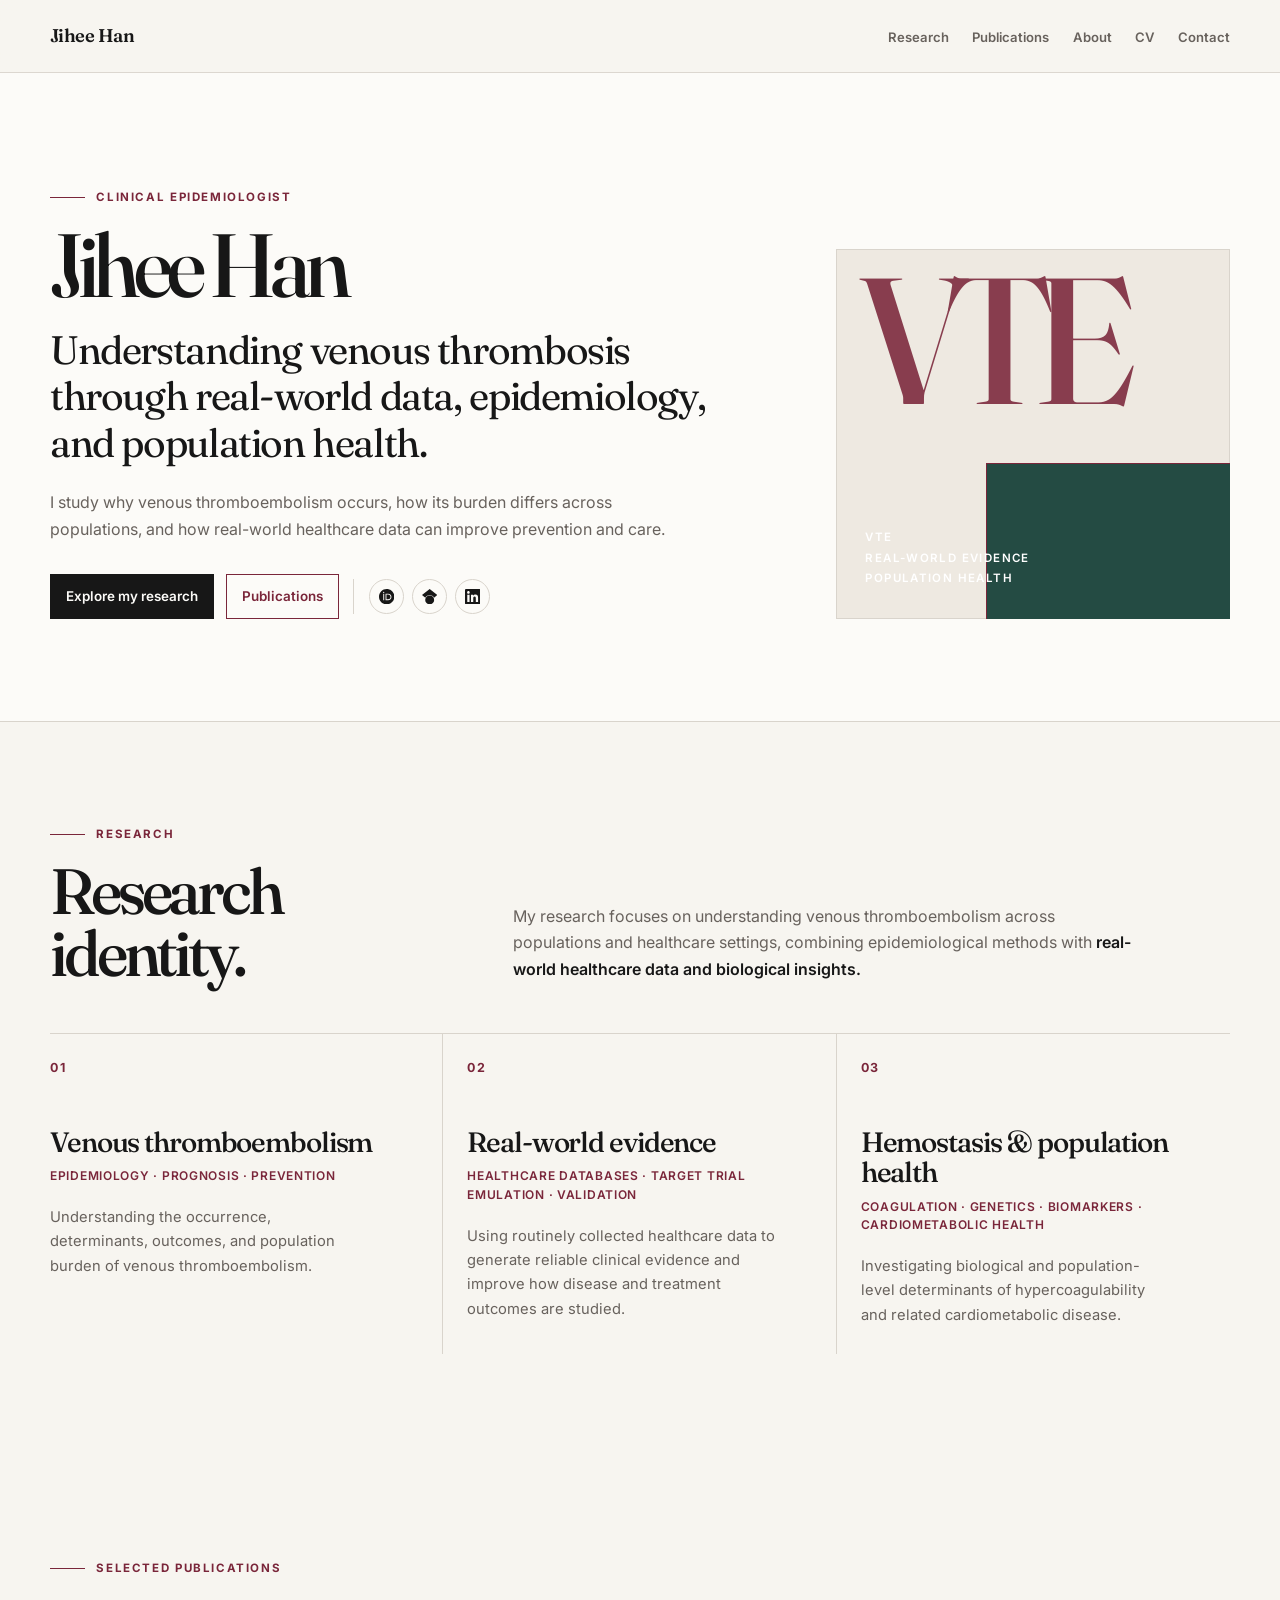
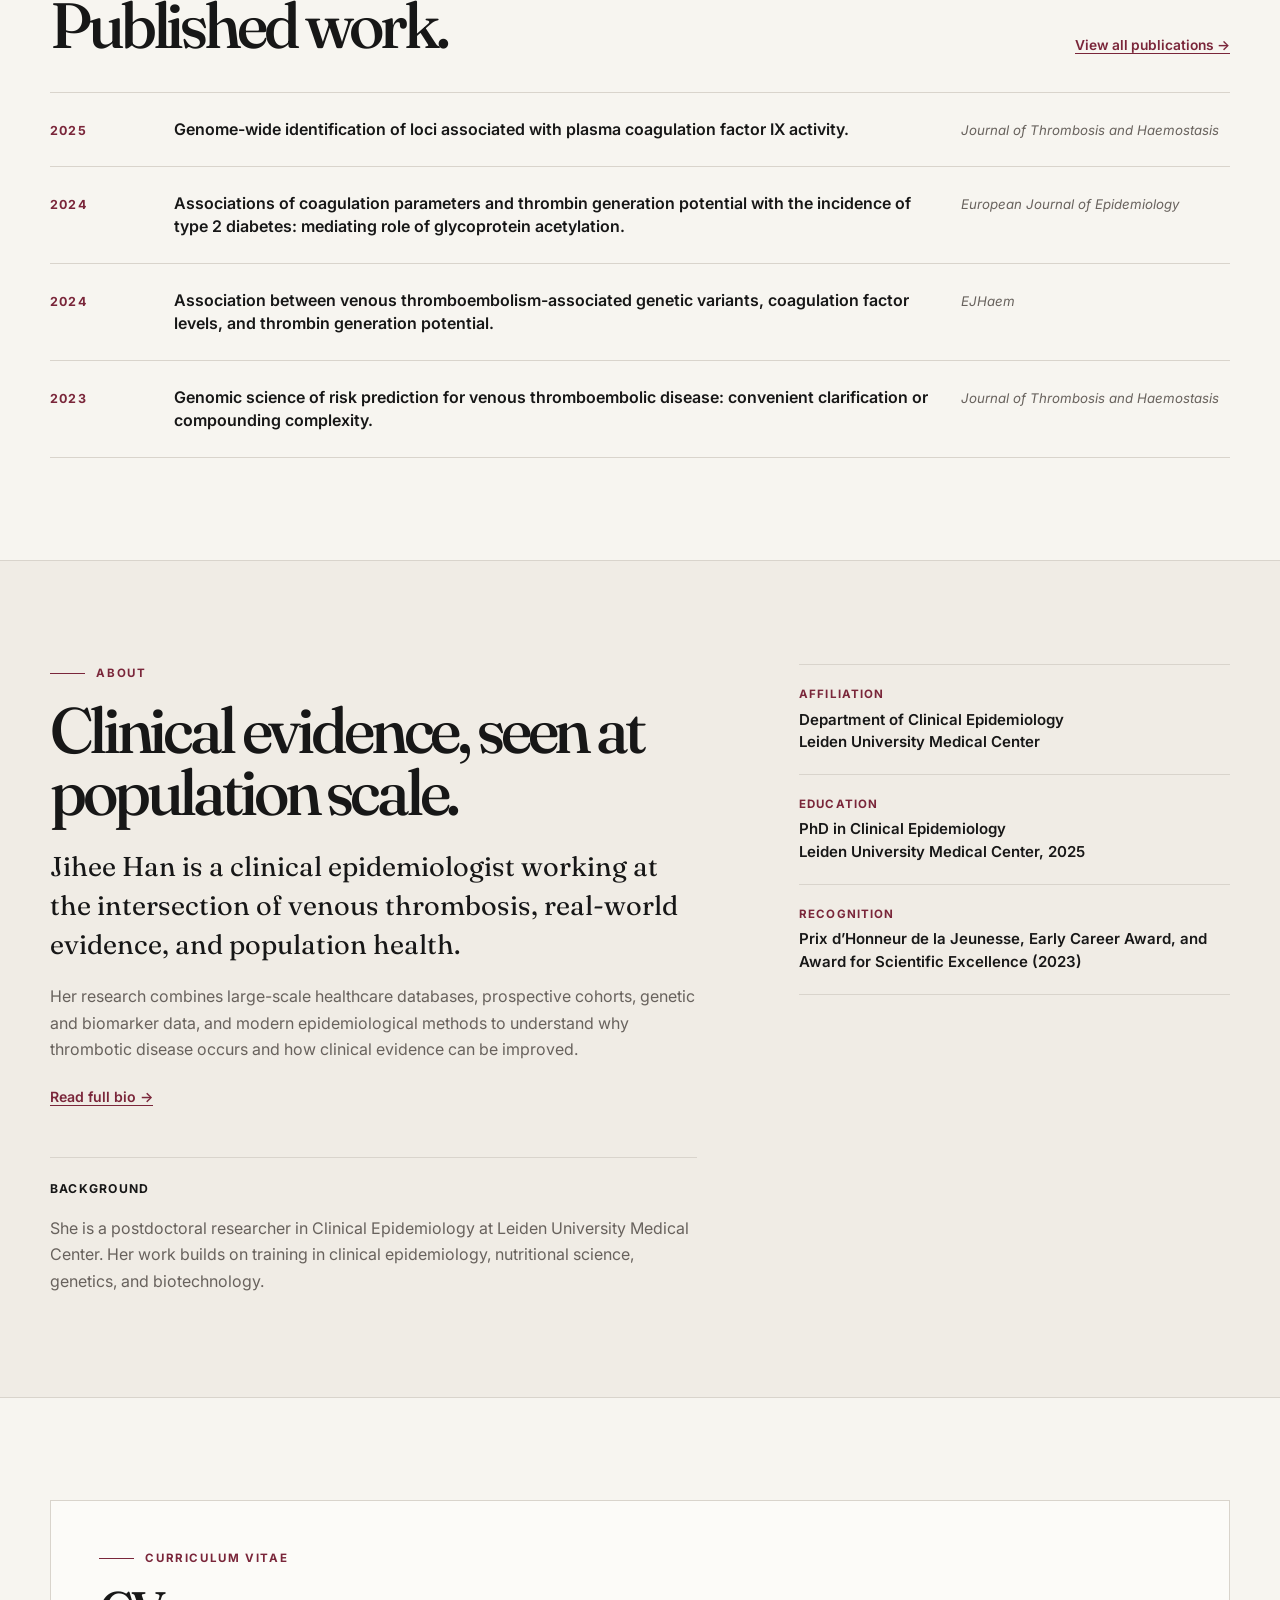
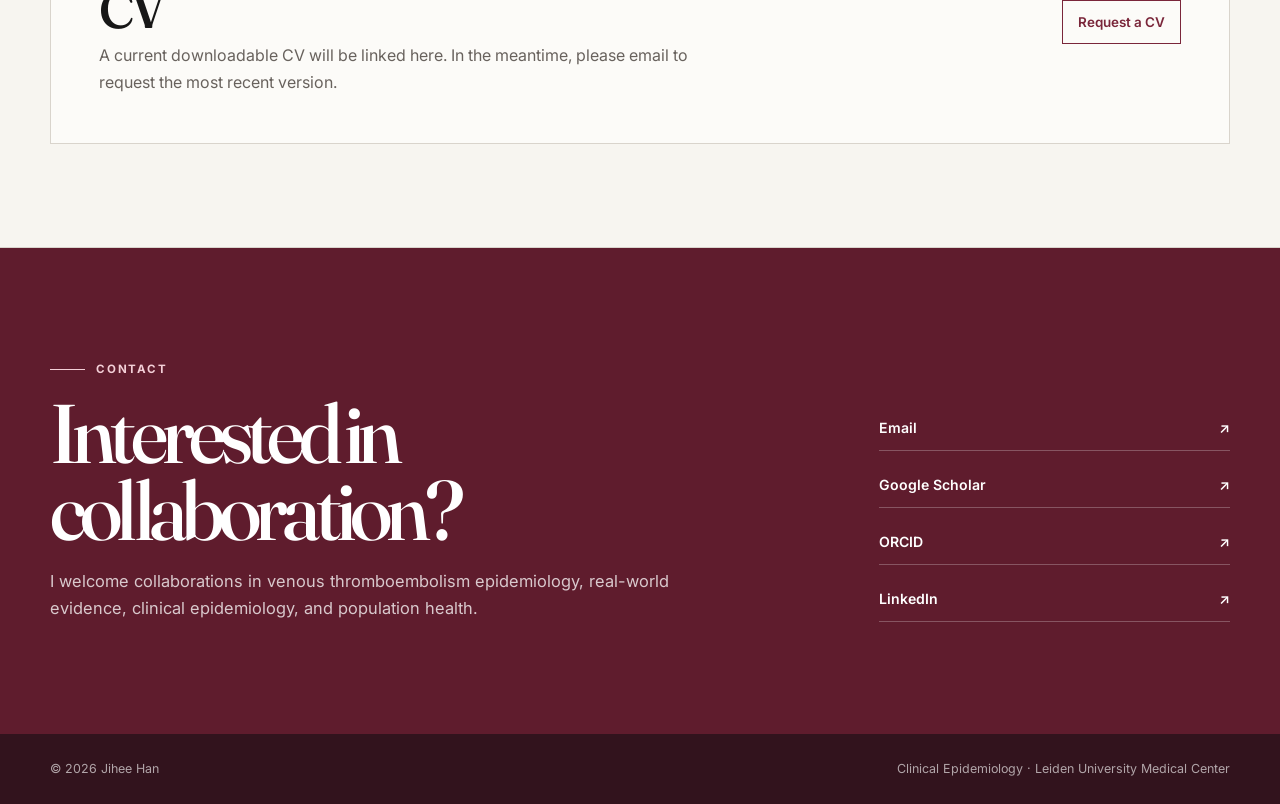
==== commit 17620a92: "Remove private ongoing research sections" ====
--- a/index.html
+++ b/index.html
@@ -431,63 +431,10 @@
       font-size: 0.92rem;
     }
 
-    /* Selected research */
     .tinted-section {
       border-top: 1px solid var(--border);
       border-bottom: 1px solid var(--border);
       background: #f0ece5;
-    }
-
-    .project-list {
-      border-top: 1px solid var(--border);
-    }
-
-    .project {
-      display: grid;
-      grid-template-columns: minmax(80px, 0.24fr) minmax(0, 1fr) minmax(170px, 0.35fr);
-      gap: 1.5rem;
-      align-items: start;
-      padding: 2rem 0;
-      border-bottom: 1px solid var(--border);
-    }
-
-    .project-number {
-      color: var(--accent);
-      font-size: 0.78rem;
-      font-weight: 700;
-      letter-spacing: 0.13em;
-    }
-
-    .project h3 {
-      margin-bottom: 0.6rem;
-      font-size: clamp(1.55rem, 3vw, 2.25rem);
-      letter-spacing: -0.045em;
-      line-height: 1.08;
-    }
-
-    .project p {
-      max-width: 650px;
-      margin-bottom: 0;
-      color: var(--muted);
-      font-size: 0.94rem;
-    }
-
-    .project-tags {
-      display: flex;
-      flex-wrap: wrap;
-      align-content: flex-start;
-      gap: 0.4rem 0.8rem;
-      margin: 0;
-      padding: 0.1rem 0 0;
-      list-style: none;
-    }
-
-    .project-tags li {
-      color: var(--accent);
-      font-size: 0.7rem;
-      font-weight: 600;
-      letter-spacing: 0.06em;
-      text-transform: uppercase;
     }
 
     /* Publications */
@@ -553,57 +500,6 @@
 
     .publication cite {
       font-style: italic;
-    }
-
-    /* Current work */
-    .current-work {
-      display: grid;
-      grid-template-columns: minmax(240px, 0.72fr) minmax(0, 1.28fr);
-      gap: clamp(2rem, 7vw, 7rem);
-      padding-top: clamp(4.5rem, 8vw, 7rem);
-      border-top: 1px solid var(--border);
-    }
-
-    .current-work h2 {
-      margin-bottom: 1rem;
-      font-size: clamp(2.5rem, 5vw, 4.25rem);
-      letter-spacing: -0.065em;
-      line-height: 0.98;
-    }
-
-    .current-work > div > p:last-child {
-      max-width: 320px;
-      margin-bottom: 0;
-      color: var(--muted);
-    }
-
-    .work-list {
-      margin: 0;
-      padding: 0;
-      border-top: 1px solid var(--border);
-      list-style: none;
-    }
-
-    .work-list li {
-      display: grid;
-      grid-template-columns: minmax(180px, 0.6fr) minmax(0, 1.4fr);
-      gap: 1.5rem;
-      padding: 1.25rem 0;
-      border-bottom: 1px solid var(--border);
-    }
-
-    .work-list h3 {
-      margin-bottom: 0;
-      font-family: var(--sans);
-      font-size: 0.94rem;
-      font-weight: 600;
-      line-height: 1.45;
-    }
-
-    .work-list p {
-      margin-bottom: 0;
-      color: var(--muted);
-      font-size: 0.9rem;
     }
 
     /* About and CV */
@@ -863,8 +759,7 @@
         min-height: 260px;
       }
 
-      .section-header,
-      .current-work {
+      .section-header {
         grid-template-columns: 1fr;
         gap: 1rem;
       }
@@ -893,24 +788,12 @@
         margin-bottom: 1.5rem;
       }
 
-      .project {
-        grid-template-columns: 5rem minmax(0, 1fr);
-      }
-
-      .project-tags {
-        grid-column: 2;
-      }
-
       .publication {
         grid-template-columns: 5.5rem minmax(0, 1fr);
       }
 
       .publication p {
         grid-column: 2;
-      }
-
-      .current-work {
-        padding-top: clamp(4.5rem, 8vw, 7rem);
       }
 
       .cv-panel {
@@ -954,19 +837,8 @@
 
       .section-header h2,
       .publication-header h2,
-      .current-work h2,
       .about-copy h2 {
         font-size: clamp(2.55rem, 12vw, 3.4rem);
-      }
-
-      .project {
-        grid-template-columns: 1fr;
-        gap: 0.8rem;
-      }
-
-      .project-tags {
-        grid-column: 1;
-        padding-top: 0.25rem;
       }
 
       .publication-header {
@@ -982,11 +854,6 @@
 
       .publication p {
         grid-column: 1;
-      }
-
-      .work-list li {
-        grid-template-columns: 1fr;
-        gap: 0.5rem;
       }
 
       .contact-panel {
@@ -1111,72 +978,6 @@
       </div>
     </section>
 
-    <section class="tinted-section" aria-labelledby="selected-research-heading">
-      <div class="container section">
-        <div class="section-header">
-          <div>
-            <p class="section-label">Selected research</p>
-            <h2 id="selected-research-heading">Questions in focus.</h2>
-          </div>
-          <p class="section-intro">Current research stories spanning population epidemiology, clinical data, and the biology of coagulation.</p>
-        </div>
-
-        <div class="project-list">
-          <article class="project">
-            <span class="project-number">01</span>
-            <div>
-              <h3>Sleep disturbances and venous thromboembolism</h3>
-              <p>Investigating how sleep behaviours and sleep disorders relate to hemostatic dysregulation and long-term risk of venous thromboembolism.</p>
-            </div>
-            <ul class="project-tags" aria-label="Project topics">
-              <li>Sleep</li>
-              <li>VTE</li>
-              <li>Hemostasis</li>
-              <li>Population epidemiology</li>
-            </ul>
-          </article>
-          <article class="project">
-            <span class="project-number">02</span>
-            <div>
-              <h3>VTE across Korea and the Netherlands</h3>
-              <p>Examining why venous thromboembolism incidence differs across populations and which demographic, clinical, and diagnostic factors may explain changing incidence patterns.</p>
-            </div>
-            <ul class="project-tags" aria-label="Project topics">
-              <li>VTE incidence</li>
-              <li>International epidemiology</li>
-              <li>Real-world data</li>
-            </ul>
-          </article>
-          <article class="project">
-            <span class="project-number">03</span>
-            <div>
-              <h3>Real-world identification of venous thromboembolism</h3>
-              <p>Evaluating how reliably venous thromboembolism can be identified across routinely collected healthcare databases and electronic health records.</p>
-            </div>
-            <ul class="project-tags" aria-label="Project topics">
-              <li>Validation</li>
-              <li>EHR</li>
-              <li>Healthcare databases</li>
-              <li>Phenotyping</li>
-            </ul>
-          </article>
-          <article class="project">
-            <span class="project-number">04</span>
-            <div>
-              <h3>Anticoagulant effectiveness and safety in real-world populations</h3>
-              <p>Using observational healthcare data and causal inference methods to evaluate anticoagulant treatment strategies in patient populations that are underrepresented in clinical trials.</p>
-            </div>
-            <ul class="project-tags" aria-label="Project topics">
-              <li>DOAC</li>
-              <li>VKA</li>
-              <li>Target trial emulation</li>
-              <li>Causal inference</li>
-            </ul>
-          </article>
-        </div>
-      </div>
-    </section>
-
     <section id="publications" class="section container" aria-labelledby="publications-heading">
       <div class="publication-header">
         <div>
@@ -1209,27 +1010,6 @@
         </li>
       </ol>
 
-      <section class="current-work" aria-labelledby="current-work-heading">
-        <div>
-          <p class="section-label">Current work</p>
-          <h2 id="current-work-heading">Work in progress.</h2>
-          <p>Ongoing questions that keep the portfolio active and connected to clinical practice.</p>
-        </div>
-        <ol class="work-list">
-          <li>
-            <h3>Korea–Netherlands VTE Epidemiology</h3>
-            <p>Cross-country investigation of temporal trends and population differences in venous thromboembolism.</p>
-          </li>
-          <li>
-            <h3>Real-world VTE Validation</h3>
-            <p>Evaluation of VTE identification across routinely collected healthcare datasets.</p>
-          </li>
-          <li>
-            <h3>Causal inference in anticoagulant treatment</h3>
-            <p>Real-world comparative effectiveness and safety analyses in clinically complex populations.</p>
-          </li>
-        </ol>
-      </section>
     </section>
 
     <section id="about" class="tinted-section" aria-labelledby="about-heading">
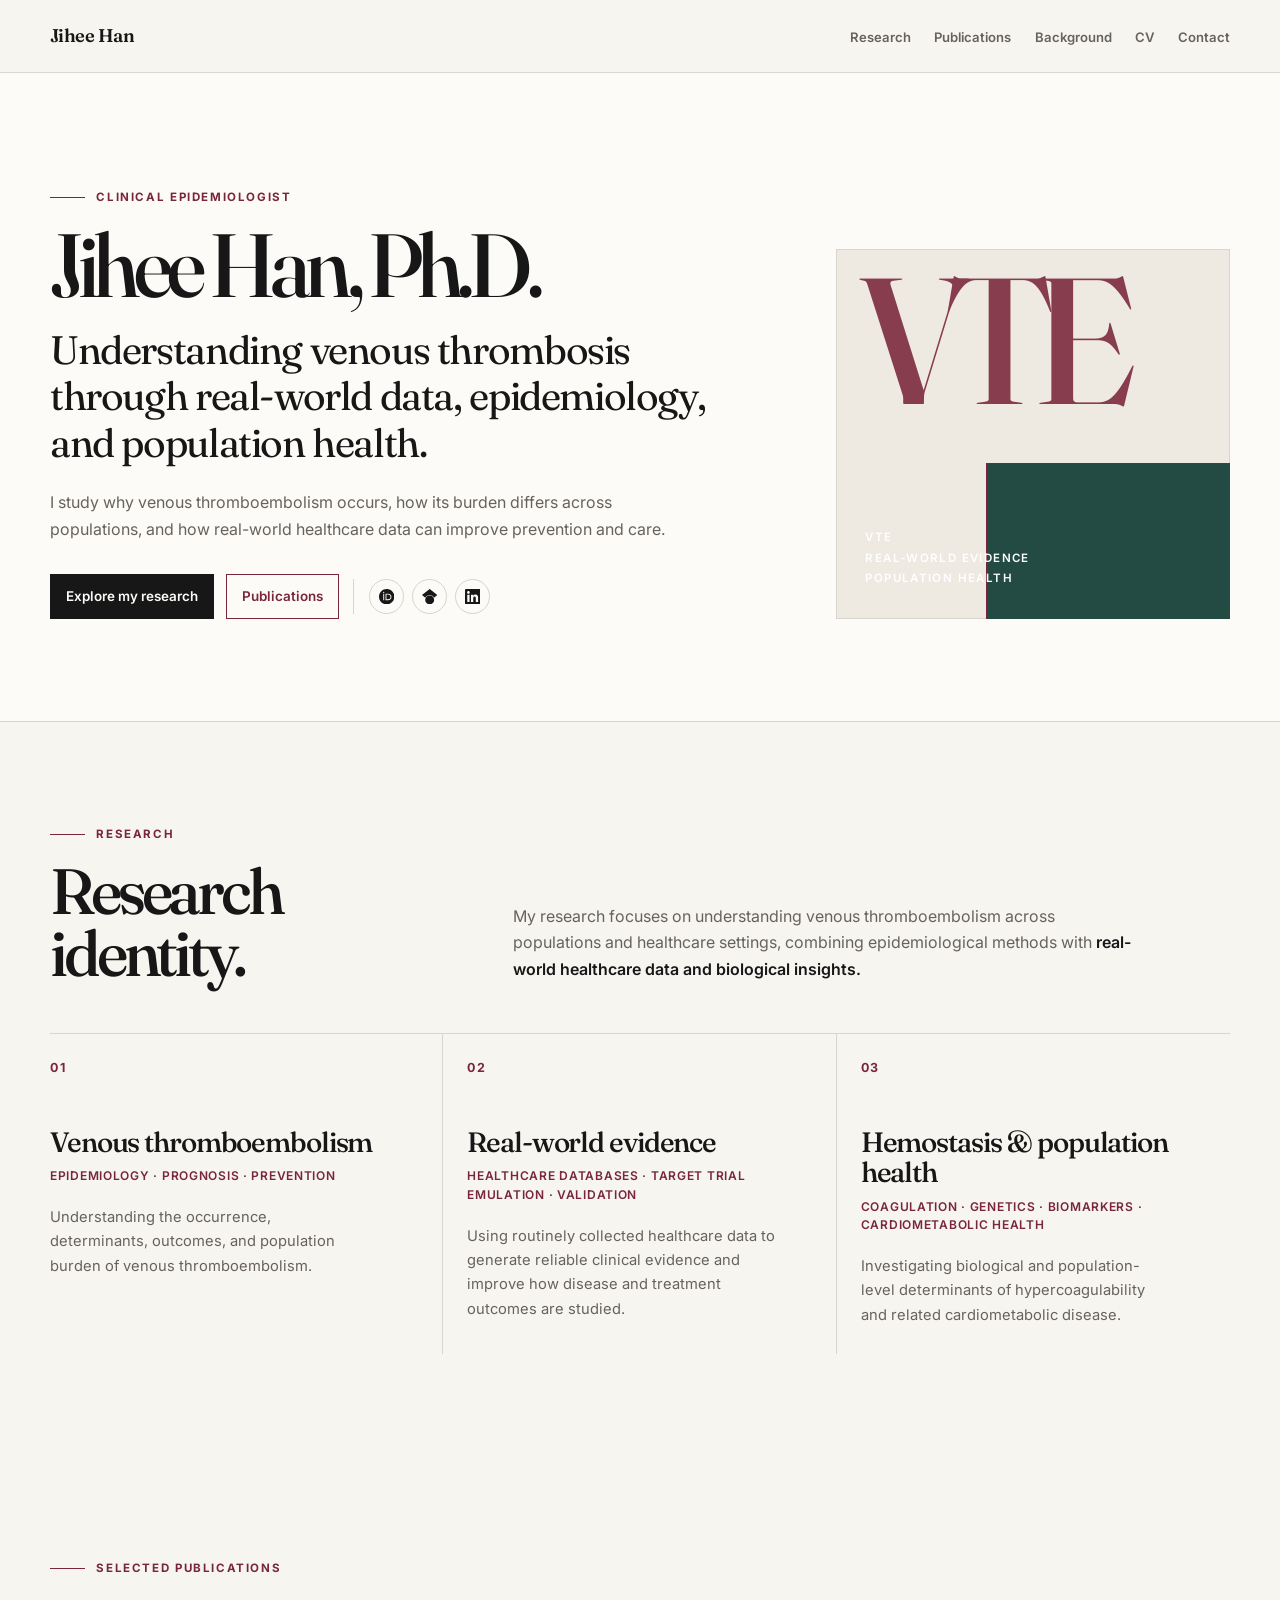
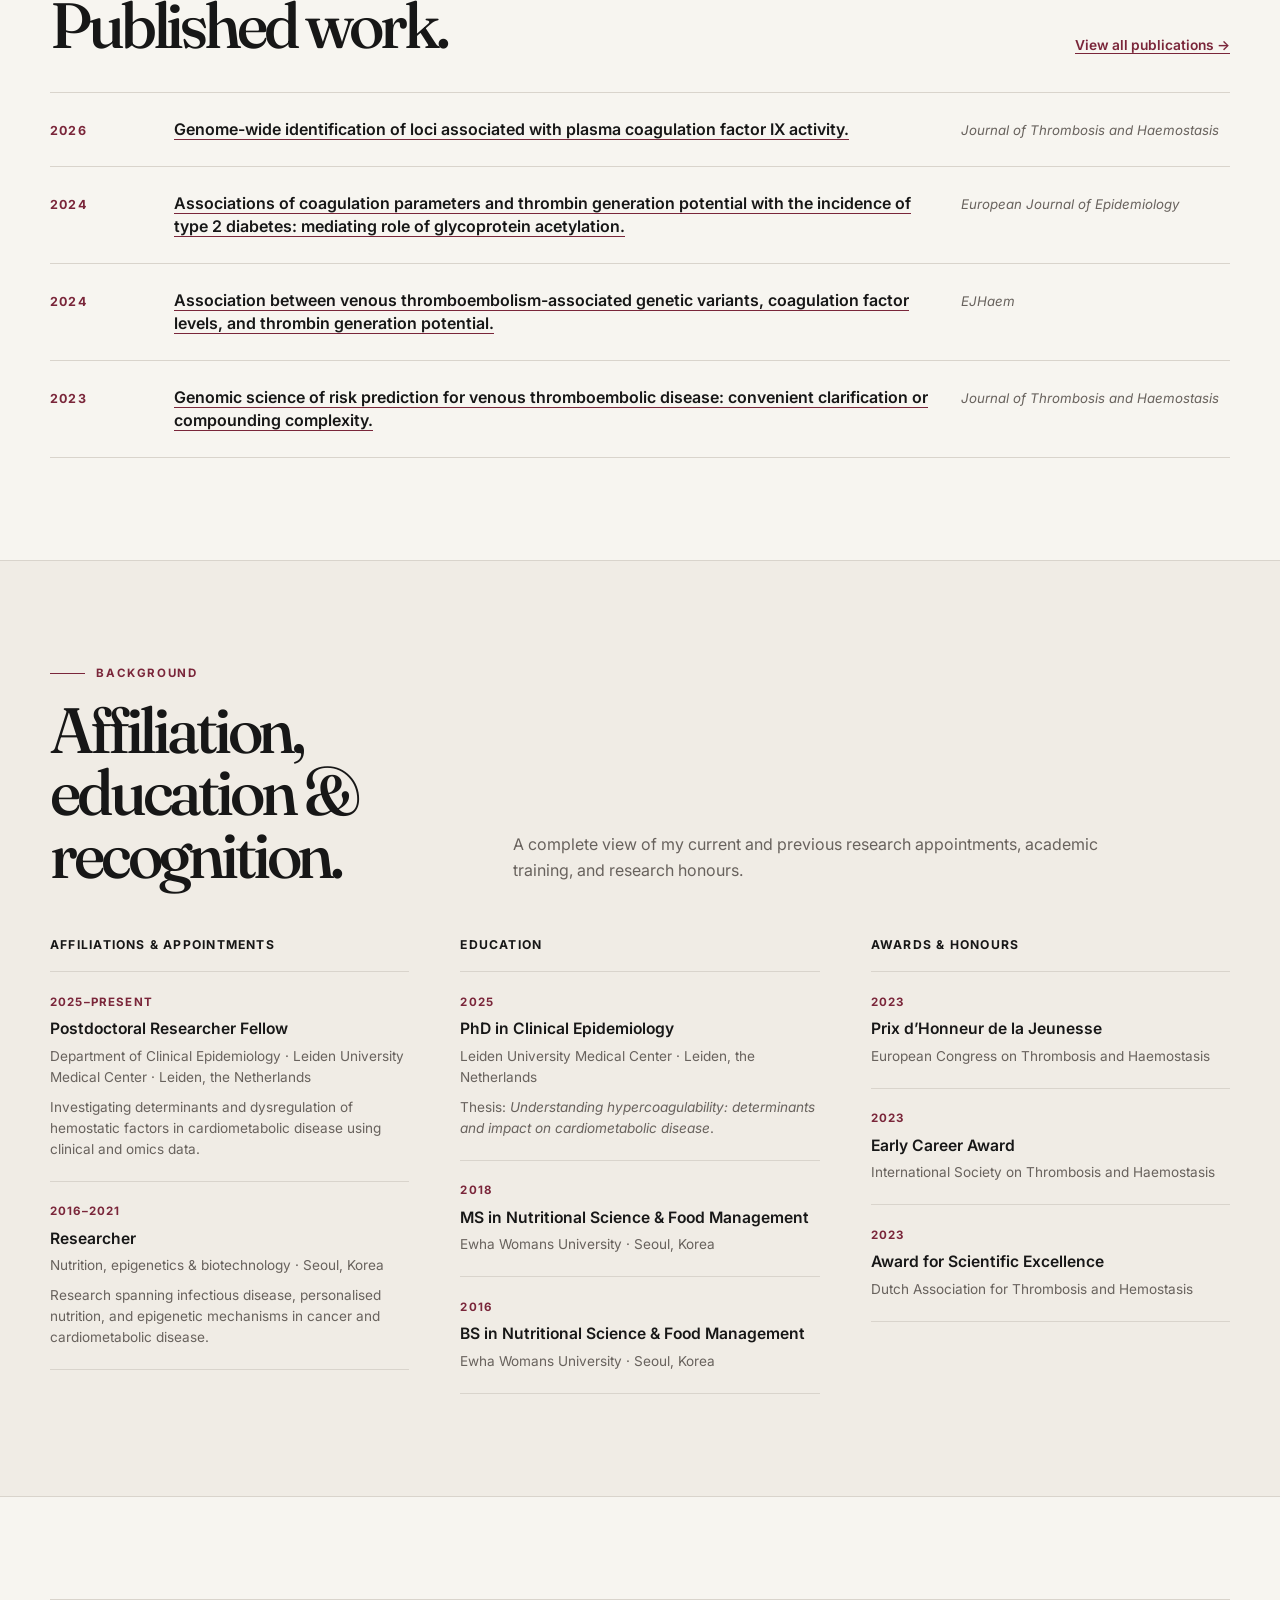
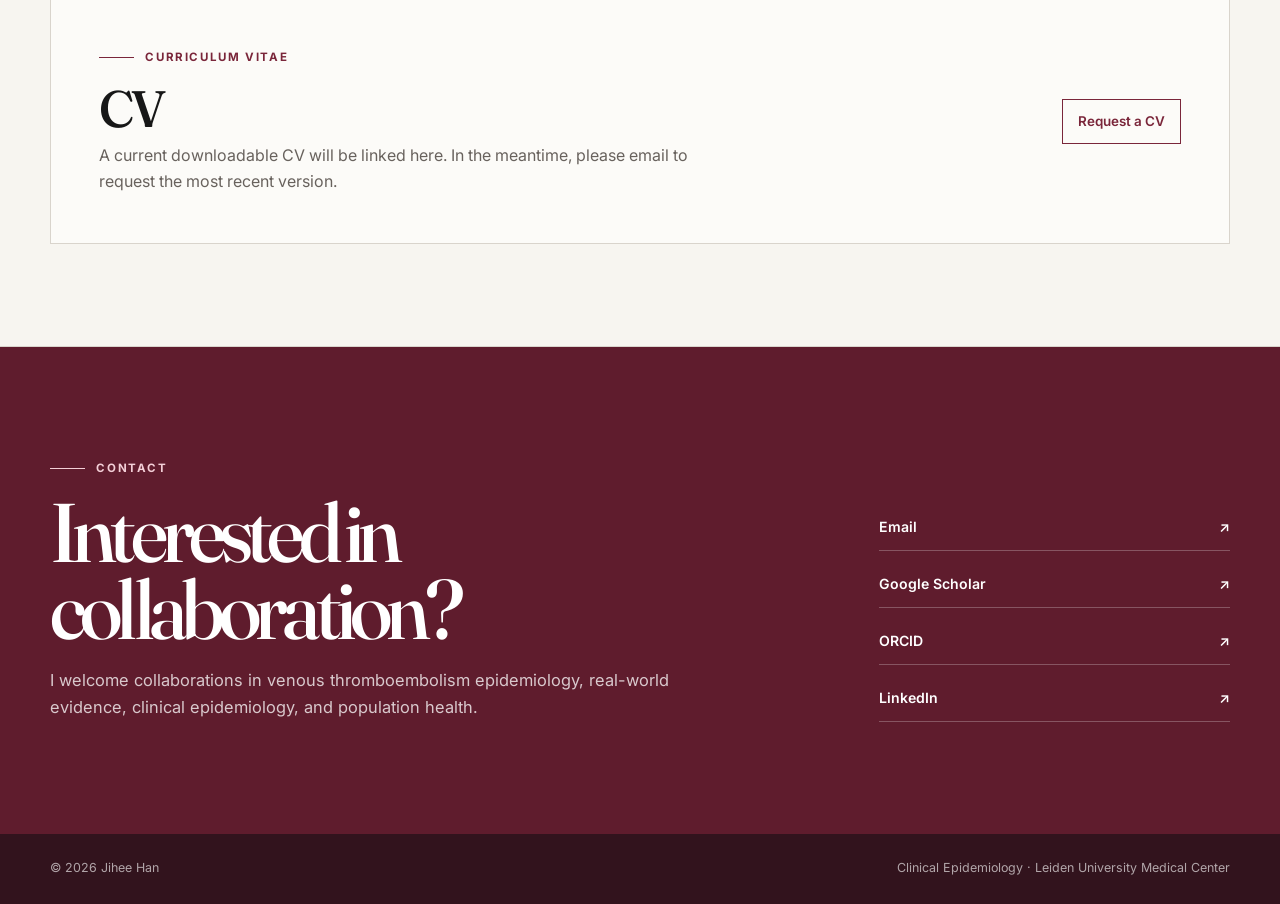
==== commit c0f0c667: "Refine portfolio content and links" ====
--- a/index.html
+++ b/index.html
@@ -502,49 +502,39 @@
       font-style: italic;
     }
 
-    /* About and CV */
-    .about-grid {
+    /* Background and CV */
+    .records-header {
       display: grid;
-      grid-template-columns: minmax(0, 1.2fr) minmax(280px, 0.8fr);
-      gap: clamp(2.5rem, 8vw, 8rem);
-    }
-
-    .about-copy h2 {
-      max-width: 680px;
-      margin-bottom: 1.45rem;
+      grid-template-columns: minmax(220px, 0.75fr) minmax(0, 1.25fr);
+      gap: 2rem;
+      align-items: end;
+      margin-bottom: 3rem;
+    }
+
+    .records-header h2 {
+      margin-bottom: 0;
       font-size: clamp(2.5rem, 5vw, 4.25rem);
       letter-spacing: -0.065em;
       line-height: 0.98;
     }
 
-    .about-copy .lead {
-      max-width: 675px;
-      margin-bottom: 1.25rem;
-      font-family: var(--serif);
-      font-size: clamp(1.25rem, 2.4vw, 1.7rem);
-      line-height: 1.42;
-    }
-
-    .about-copy p:not(.section-label):not(.lead) {
-      max-width: 680px;
+    .records-intro {
+      max-width: 625px;
+      margin: 0 0 0.2rem;
       color: var(--muted);
     }
 
-    .bio-link {
-      display: inline-block;
-      margin-top: 0.4rem;
-      color: var(--accent);
-      font-size: 0.88rem;
-      font-weight: 600;
-    }
-
-    .bio-details {
-      margin-top: 3rem;
-      padding-top: 1.3rem;
-      border-top: 1px solid var(--border);
-    }
-
-    .bio-details h3 {
+    .records-grid {
+      display: grid;
+      grid-template-columns: repeat(3, minmax(0, 1fr));
+      gap: clamp(1.5rem, 4vw, 3.5rem);
+    }
+
+    .record-group {
+      min-width: 0;
+    }
+
+    .record-group > h3 {
       margin-bottom: 1rem;
       font-family: var(--sans);
       font-size: 0.76rem;
@@ -553,25 +543,21 @@
       text-transform: uppercase;
     }
 
-    .bio-details p:last-child {
-      margin-bottom: 0;
-    }
-
-    .fact-list {
+    .record-list {
       margin: 0;
       padding: 0;
       border-top: 1px solid var(--border);
       list-style: none;
     }
 
-    .fact-list li {
-      padding: 1.25rem 0;
+    .record-list li {
+      padding: 1.3rem 0;
       border-bottom: 1px solid var(--border);
     }
 
-    .fact-list span {
+    .record-date {
       display: block;
-      margin-bottom: 0.3rem;
+      margin-bottom: 0.4rem;
       color: var(--accent);
       font-size: 0.72rem;
       font-weight: 700;
@@ -579,11 +565,24 @@
       text-transform: uppercase;
     }
 
-    .fact-list strong {
+    .record-list h4 {
+      margin: 0 0 0.3rem;
+      font-size: 0.98rem;
+      font-weight: 600;
+      line-height: 1.45;
+    }
+
+    .record-place,
+    .record-list p {
       display: block;
-      font-size: 0.94rem;
-      font-weight: 600;
-      line-height: 1.5;
+      margin: 0;
+      color: var(--muted);
+      font-size: 0.85rem;
+      line-height: 1.55;
+    }
+
+    .record-list p {
+      margin-top: 0.55rem;
     }
 
     .cv-panel {
@@ -746,7 +745,6 @@
       }
 
       .hero-grid,
-      .about-grid,
       .contact-panel {
         grid-template-columns: 1fr;
       }
@@ -798,6 +796,21 @@
 
       .cv-panel {
         grid-template-columns: 1fr;
+      }
+
+      .records-header {
+        grid-template-columns: 1fr;
+        gap: 1rem;
+        margin-bottom: 2.2rem;
+      }
+
+      .records-intro {
+        margin-top: 0.5rem;
+      }
+
+      .records-grid {
+        grid-template-columns: 1fr;
+        gap: 2.5rem;
       }
     }
 
@@ -837,7 +850,7 @@
 
       .section-header h2,
       .publication-header h2,
-      .about-copy h2 {
+      .records-header h2 {
         font-size: clamp(2.55rem, 12vw, 3.4rem);
       }
 
@@ -891,7 +904,7 @@
         <ul>
           <li><a href="#research">Research</a></li>
           <li><a href="#publications">Publications</a></li>
-          <li><a href="#about">About</a></li>
+          <li><a href="#about">Background</a></li>
           <li><a href="#cv">CV</a></li>
           <li><a href="#contact">Contact</a></li>
         </ul>
@@ -903,7 +916,7 @@
           <ul>
             <li><a href="#research">Research</a></li>
             <li><a href="#publications">Publications</a></li>
-            <li><a href="#about">About</a></li>
+            <li><a href="#about">Background</a></li>
             <li><a href="#cv">CV</a></li>
             <li><a href="#contact">Contact</a></li>
           </ul>
@@ -917,7 +930,7 @@
       <div class="container hero-grid">
         <div class="hero-copy">
           <p class="eyebrow">Clinical epidemiologist</p>
-          <h1 id="page-title">Jihee Han</h1>
+          <h1 id="page-title">Jihee Han, Ph.D.</h1>
           <p class="hero-statement">Understanding venous thrombosis through real-world data, epidemiology, and population health.</p>
           <p>
             I study why venous thromboembolism occurs, how its burden differs across populations, and how real-world healthcare data can improve prevention and care.
@@ -989,23 +1002,23 @@
 
       <ol class="publication-list">
         <li class="publication">
-          <time datetime="2025">2025</time>
-          <h3>Genome-wide identification of loci associated with plasma coagulation factor IX activity.</h3>
+          <time datetime="2026">2026</time>
+          <h3><a href="https://www.jthjournal.org/article/S1538-7836%2825%2900668-3/abstract" target="_blank" rel="noopener noreferrer">Genome-wide identification of loci associated with plasma coagulation factor IX activity.</a></h3>
           <p><cite>Journal of Thrombosis and Haemostasis</cite></p>
         </li>
         <li class="publication">
           <time datetime="2024">2024</time>
-          <h3>Associations of coagulation parameters and thrombin generation potential with the incidence of type 2 diabetes: mediating role of glycoprotein acetylation.</h3>
+          <h3><a href="https://link.springer.com/article/10.1007/s10654-024-01162-0" target="_blank" rel="noopener noreferrer">Associations of coagulation parameters and thrombin generation potential with the incidence of type 2 diabetes: mediating role of glycoprotein acetylation.</a></h3>
           <p><cite>European Journal of Epidemiology</cite></p>
         </li>
         <li class="publication">
           <time datetime="2024">2024</time>
-          <h3>Association between venous thromboembolism-associated genetic variants, coagulation factor levels, and thrombin generation potential.</h3>
+          <h3><a href="https://onlinelibrary.wiley.com/doi/10.1002/jha2.863" target="_blank" rel="noopener noreferrer">Association between venous thromboembolism-associated genetic variants, coagulation factor levels, and thrombin generation potential.</a></h3>
           <p><cite>EJHaem</cite></p>
         </li>
         <li class="publication">
           <time datetime="2023">2023</time>
-          <h3>Genomic science of risk prediction for venous thromboembolic disease: convenient clarification or compounding complexity.</h3>
+          <h3><a href="https://www.jthjournal.org/article/S1538-7836%2823%2900704-3/fulltext" target="_blank" rel="noopener noreferrer">Genomic science of risk prediction for venous thromboembolic disease: convenient clarification or compounding complexity.</a></h3>
           <p><cite>Journal of Thrombosis and Haemostasis</cite></p>
         </li>
       </ol>
@@ -1013,38 +1026,77 @@
     </section>
 
     <section id="about" class="tinted-section" aria-labelledby="about-heading">
-      <div class="container section about-grid">
-        <div class="about-copy">
-          <p class="section-label">About</p>
-          <h2 id="about-heading">Clinical evidence, seen at population scale.</h2>
-          <p class="lead">Jihee Han is a clinical epidemiologist working at the intersection of venous thrombosis, real-world evidence, and population health.</p>
-          <p>
-            Her research combines large-scale healthcare databases, prospective cohorts, genetic and biomarker data, and modern epidemiological methods to understand why thrombotic disease occurs and how clinical evidence can be improved.
-          </p>
-          <a class="bio-link" href="#about-details">Read full bio →</a>
-
-          <div id="about-details" class="bio-details">
-            <h3>Background</h3>
-            <p>
-              She is a postdoctoral researcher in Clinical Epidemiology at Leiden University Medical Center. Her work builds on training in clinical epidemiology, nutritional science, genetics, and biotechnology.
-            </p>
+      <div class="container section">
+        <div class="records-header">
+          <div>
+            <p class="section-label">Background</p>
+            <h2 id="about-heading">Affiliation, education &amp; recognition.</h2>
           </div>
+          <p class="records-intro">A complete view of my current and previous research appointments, academic training, and research honours.</p>
         </div>
 
-        <ul class="fact-list" aria-label="Academic background">
-          <li>
-            <span>Affiliation</span>
-            <strong>Department of Clinical Epidemiology<br>Leiden University Medical Center</strong>
-          </li>
-          <li>
-            <span>Education</span>
-            <strong>PhD in Clinical Epidemiology<br>Leiden University Medical Center, 2025</strong>
-          </li>
-          <li>
-            <span>Recognition</span>
-            <strong>Prix d’Honneur de la Jeunesse, Early Career Award, and Award for Scientific Excellence (2023)</strong>
-          </li>
-        </ul>
+        <div class="records-grid">
+          <section class="record-group" aria-labelledby="affiliations-heading">
+            <h3 id="affiliations-heading">Affiliations &amp; appointments</h3>
+            <ol class="record-list">
+              <li>
+                <span class="record-date">2025–present</span>
+                <h4>Postdoctoral Researcher Fellow</h4>
+                <span class="record-place">Department of Clinical Epidemiology · Leiden University Medical Center · Leiden, the Netherlands</span>
+                <p>Investigating determinants and dysregulation of hemostatic factors in cardiometabolic disease using clinical and omics data.</p>
+              </li>
+              <li>
+                <span class="record-date">2016–2021</span>
+                <h4>Researcher</h4>
+                <span class="record-place">Nutrition, epigenetics &amp; biotechnology · Seoul, Korea</span>
+                <p>Research spanning infectious disease, personalised nutrition, and epigenetic mechanisms in cancer and cardiometabolic disease.</p>
+              </li>
+            </ol>
+          </section>
+
+          <section class="record-group" aria-labelledby="education-heading">
+            <h3 id="education-heading">Education</h3>
+            <ol class="record-list">
+              <li>
+                <span class="record-date">2025</span>
+                <h4>PhD in Clinical Epidemiology</h4>
+                <span class="record-place">Leiden University Medical Center · Leiden, the Netherlands</span>
+                <p>Thesis: <em>Understanding hypercoagulability: determinants and impact on cardiometabolic disease</em>.</p>
+              </li>
+              <li>
+                <span class="record-date">2018</span>
+                <h4>MS in Nutritional Science &amp; Food Management</h4>
+                <span class="record-place">Ewha Womans University · Seoul, Korea</span>
+              </li>
+              <li>
+                <span class="record-date">2016</span>
+                <h4>BS in Nutritional Science &amp; Food Management</h4>
+                <span class="record-place">Ewha Womans University · Seoul, Korea</span>
+              </li>
+            </ol>
+          </section>
+
+          <section class="record-group" aria-labelledby="awards-heading">
+            <h3 id="awards-heading">Awards &amp; honours</h3>
+            <ol class="record-list">
+              <li>
+                <span class="record-date">2023</span>
+                <h4>Prix d’Honneur de la Jeunesse</h4>
+                <span class="record-place">European Congress on Thrombosis and Haemostasis</span>
+              </li>
+              <li>
+                <span class="record-date">2023</span>
+                <h4>Early Career Award</h4>
+                <span class="record-place">International Society on Thrombosis and Haemostasis</span>
+              </li>
+              <li>
+                <span class="record-date">2023</span>
+                <h4>Award for Scientific Excellence</h4>
+                <span class="record-place">Dutch Association for Thrombosis and Hemostasis</span>
+              </li>
+            </ol>
+          </section>
+        </div>
       </div>
     </section>
 
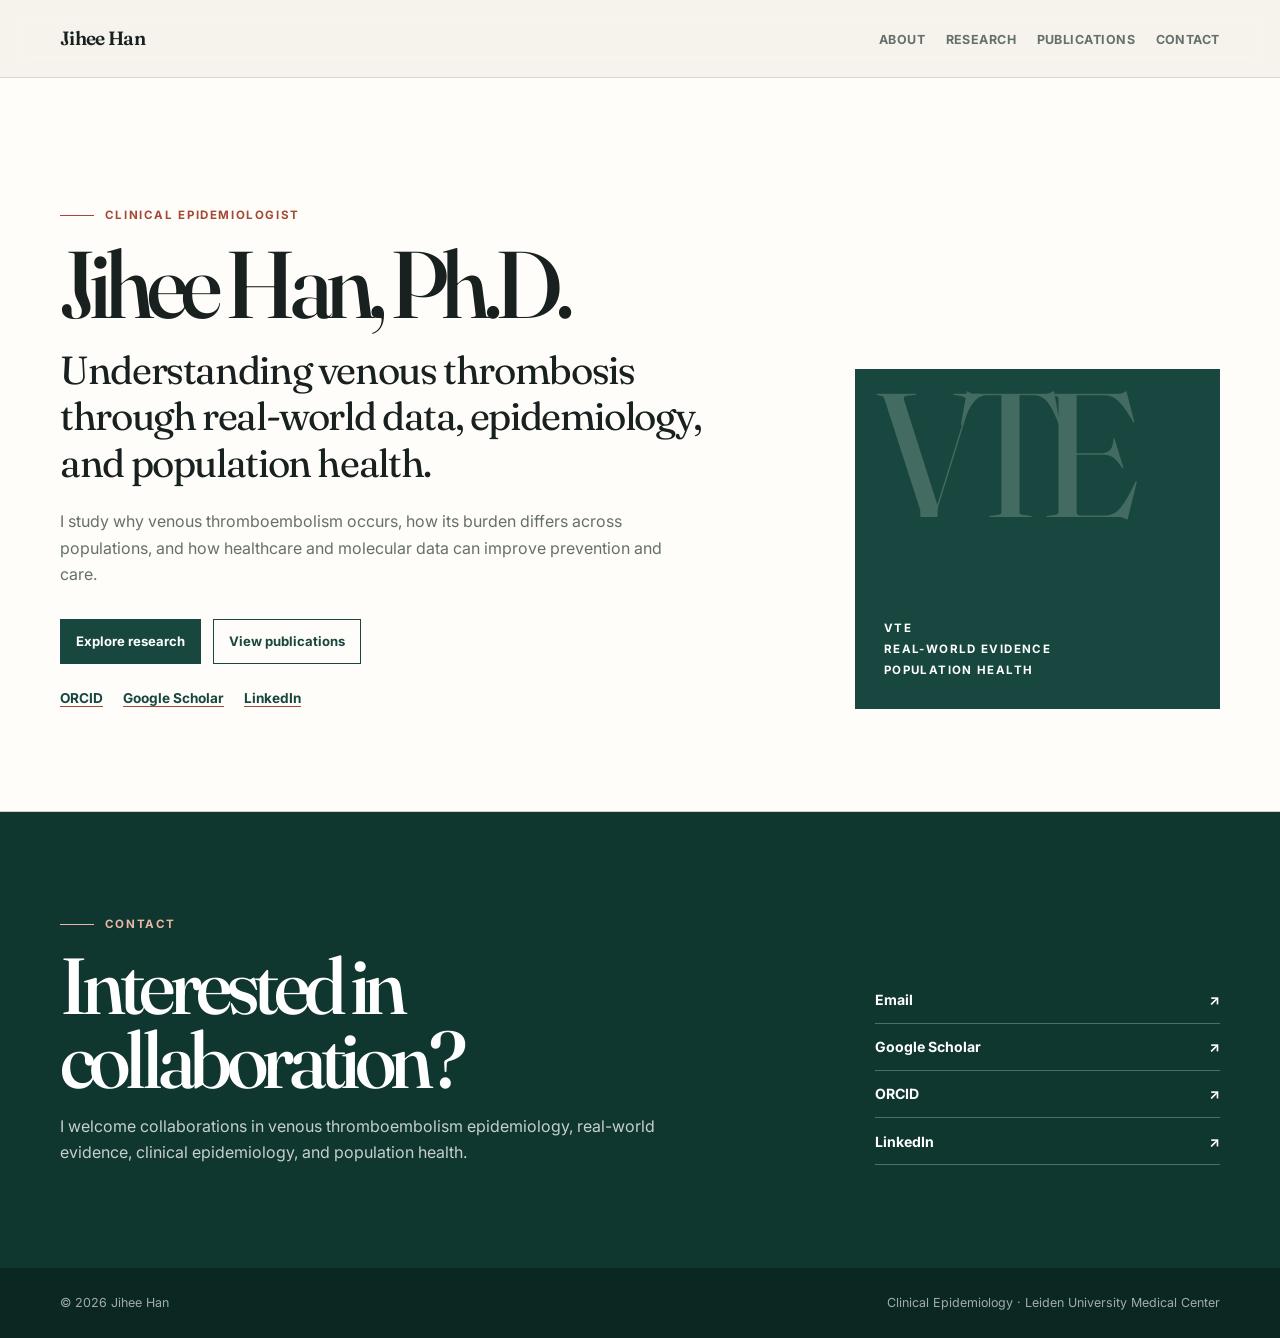
==== commit 1152fe35: "Split portfolio into dedicated pages" ====
--- a/index.html
+++ b/index.html
@@ -3,1111 +3,55 @@
 <head>
   <meta charset="utf-8">
   <meta name="viewport" content="width=device-width, initial-scale=1">
-  <meta name="description" content="Jihee Han is a clinical epidemiologist studying venous thromboembolism, real-world healthcare data, hemostasis, and population health.">
+  <meta name="description" content="Jihee Han is a clinical epidemiologist studying venous thromboembolism, hemostasis, real-world data, and population health.">
   <meta property="og:title" content="Jihee Han | Clinical Epidemiologist">
-  <meta property="og:description" content="Research portfolio of Jihee Han, clinical epidemiologist studying venous thromboembolism, real-world evidence, and population health.">
+  <meta property="og:description" content="Research portfolio of Jihee Han, clinical epidemiologist at Leiden University Medical Center.">
   <meta property="og:type" content="website">
   <meta property="og:url" content="https://jiheehann.github.io/">
   <title>Jihee Han | Clinical Epidemiologist</title>
   <link rel="preconnect" href="https://fonts.googleapis.com">
   <link rel="preconnect" href="https://fonts.gstatic.com" crossorigin>
-  <link href="https://fonts.googleapis.com/css2?family=Fraunces:opsz,wght@9..144,400;9..144,500;9..144,600&family=Inter:wght@400;500;600;700&display=swap" rel="stylesheet">
-
-  <style>
-    :root {
-      --bg: #f7f5f0;
-      --surface: #fcfbf8;
-      --text: #171717;
-      --muted: #68625d;
-      --accent: #7a263a;
-      --accent-dark: #5f1c2d;
-      --accent-soft: #f1e4e7;
-      --border: #d9d4cc;
-      --green: #244b43;
-      --max-width: 1180px;
-      --serif: "Fraunces", Georgia, "Times New Roman", serif;
-      --sans: "Inter", -apple-system, BlinkMacSystemFont, "Segoe UI", Arial, sans-serif;
-    }
-
-    * {
-      box-sizing: border-box;
-    }
-
-    html {
-      scroll-behavior: smooth;
-    }
-
-    body {
-      margin: 0;
-      color: var(--text);
-      background: var(--bg);
-      font-family: var(--sans);
-      font-size: 16px;
-      font-synthesis: none;
-      line-height: 1.65;
-    }
-
-    a {
-      color: inherit;
-      text-decoration-color: var(--accent);
-      text-decoration-thickness: 1px;
-      text-underline-offset: 0.22em;
-    }
-
-    a:hover {
-      color: var(--accent);
-    }
-
-    a:focus-visible,
-    summary:focus-visible {
-      outline: 3px solid var(--accent);
-      outline-offset: 4px;
-    }
-
-    h1,
-    h2,
-    h3,
-    p {
-      margin-top: 0;
-    }
-
-    h1,
-    h2,
-    h3 {
-      font-family: var(--serif);
-      font-weight: 500;
-    }
-
-    .container {
-      width: min(var(--max-width), calc(100% - 3rem));
-      margin: 0 auto;
-    }
-
-    .skip-link {
-      position: absolute;
-      top: -5rem;
-      left: 1rem;
-      z-index: 100;
-      padding: 0.7rem 1rem;
-      color: white;
-      background: var(--accent-dark);
-      text-decoration: none;
-    }
-
-    .skip-link:focus {
-      top: 1rem;
-    }
-
-    /* Navigation */
-    .site-header {
-      position: sticky;
-      top: 0;
-      z-index: 20;
-      border-bottom: 1px solid rgba(217, 212, 204, 0.9);
-      background: rgba(247, 245, 240, 0.94);
-      backdrop-filter: blur(12px);
-    }
-
-    .header-content {
-      display: flex;
-      align-items: center;
-      justify-content: space-between;
-      min-height: 4.5rem;
-      gap: 2rem;
-    }
-
-    .wordmark {
-      color: var(--text);
-      font-family: var(--serif);
-      font-size: 1.15rem;
-      font-weight: 600;
-      letter-spacing: -0.03em;
-      text-decoration: none;
-      white-space: nowrap;
-    }
-
-    .wordmark:hover {
-      color: var(--accent);
-    }
-
-    .desktop-nav ul,
-    .mobile-nav ul {
-      display: flex;
-      gap: 1.45rem;
-      margin: 0;
-      padding: 0;
-      list-style: none;
-    }
-
-    .desktop-nav a,
-    .mobile-nav a {
-      color: var(--muted);
-      font-size: 0.82rem;
-      font-weight: 600;
-      text-decoration: none;
-      transition: color 150ms ease;
-    }
-
-    .desktop-nav a:hover,
-    .mobile-nav a:hover {
-      color: var(--accent);
-    }
-
-    .mobile-nav {
-      display: none;
-    }
-
-    /* Hero */
-    .hero {
-      overflow: hidden;
-      border-bottom: 1px solid var(--border);
-      background: var(--surface);
-    }
-
-    .hero-grid {
-      display: grid;
-      grid-template-columns: minmax(0, 1.5fr) minmax(280px, 0.85fr);
-      gap: clamp(2.5rem, 7vw, 7rem);
-      align-items: end;
-      padding: clamp(4.5rem, 9vw, 8rem) 0 clamp(4.25rem, 8vw, 7rem);
-    }
-
-    .eyebrow,
-    .section-label {
-      display: flex;
-      align-items: center;
-      gap: 0.7rem;
-      margin-bottom: 1rem;
-      color: var(--accent);
-      font-size: 0.72rem;
-      font-weight: 700;
-      letter-spacing: 0.14em;
-      text-transform: uppercase;
-    }
-
-    .eyebrow::before,
-    .section-label::before {
-      width: 2.2rem;
-      height: 1px;
-      background: currentColor;
-      content: "";
-    }
-
-    h1 {
-      max-width: 760px;
-      margin-bottom: 1.25rem;
-      font-size: clamp(3.4rem, 7vw, 6.4rem);
-      letter-spacing: -0.065em;
-      line-height: 0.93;
-    }
-
-    .hero-statement {
-      max-width: 760px;
-      margin-bottom: 1.4rem;
-      font-family: var(--serif);
-      font-size: clamp(1.55rem, 3.1vw, 2.55rem);
-      font-weight: 400;
-      letter-spacing: -0.035em;
-      line-height: 1.18;
-    }
-
-    .hero-copy > p:not(.eyebrow):not(.hero-statement) {
-      max-width: 620px;
-      margin-bottom: 2rem;
-      color: var(--muted);
-      font-size: 1rem;
-    }
-
-    .hero-actions {
-      display: flex;
-      flex-wrap: wrap;
-      align-items: center;
-      gap: 0.7rem;
-    }
-
-    .button {
-      display: inline-flex;
-      align-items: center;
-      justify-content: center;
-      min-height: 2.8rem;
-      padding: 0.6rem 0.95rem;
-      border: 1px solid var(--text);
-      border-radius: 0;
-      color: var(--surface);
-      background: var(--text);
-      font-size: 0.84rem;
-      font-weight: 600;
-      text-decoration: none;
-      transition: background 150ms ease, border-color 150ms ease, color 150ms ease;
-    }
-
-    .button:hover {
-      border-color: var(--accent);
-      color: white;
-      background: var(--accent);
-    }
-
-    .button.secondary {
-      color: var(--accent);
-      border-color: var(--accent);
-      background: transparent;
-    }
-
-    .button.secondary:hover {
-      color: white;
-      background: var(--accent);
-    }
-
-    .profile-links {
-      display: flex;
-      align-items: center;
-      gap: 0.5rem;
-      margin-left: 0.2rem;
-      padding-left: 0.9rem;
-      border-left: 1px solid var(--border);
-    }
-
-    .profile-link {
-      display: grid;
-      width: 2.2rem;
-      height: 2.2rem;
-      place-items: center;
-      border: 1px solid var(--border);
-      border-radius: 50%;
-      color: var(--text);
-      background: transparent;
-      transition: border-color 150ms ease, color 150ms ease, transform 150ms ease;
-    }
-
-    .profile-link svg {
-      width: 0.96rem;
-      height: 0.96rem;
-      fill: currentColor;
-    }
-
-    .profile-link:hover {
-      border-color: var(--accent);
-      color: var(--accent);
-      transform: translateY(-2px);
-    }
-
-    .hero-visual {
-      position: relative;
-      display: flex;
-      min-height: 370px;
-      align-items: flex-end;
-      padding: 1.8rem;
-      border: 1px solid var(--border);
-      background: #eee9e1;
-      isolation: isolate;
-    }
-
-    .hero-visual::before {
-      position: absolute;
-      top: 1.45rem;
-      left: 1.45rem;
-      z-index: -1;
-      color: var(--accent);
-      font-family: var(--serif);
-      font-size: clamp(7rem, 14vw, 12rem);
-      font-weight: 500;
-      letter-spacing: -0.12em;
-      line-height: 0.75;
-      content: "VTE";
-      opacity: 0.88;
-    }
-
-    .hero-visual::after {
-      position: absolute;
-      right: -1px;
-      bottom: -1px;
-      width: 62%;
-      height: 42%;
-      border-top: 1px solid var(--accent);
-      border-left: 1px solid var(--accent);
-      background: var(--green);
-      content: "";
-    }
-
-    .visual-caption {
-      position: relative;
-      z-index: 1;
-      max-width: 185px;
-      margin: 0;
-      color: white;
-      font-size: 0.72rem;
-      font-weight: 600;
-      letter-spacing: 0.12em;
-      line-height: 1.8;
-      text-transform: uppercase;
-    }
-
-    /* Shared sections */
-    section {
-      scroll-margin-top: 5.5rem;
-    }
-
-    .section {
-      padding: clamp(4.5rem, 8vw, 7rem) 0;
-    }
-
-    .section-header {
-      display: grid;
-      grid-template-columns: minmax(220px, 0.75fr) minmax(0, 1.25fr);
-      gap: 2rem;
-      align-items: end;
-      margin-bottom: 3rem;
-    }
-
-    .section-header h2 {
-      margin-bottom: 0;
-      font-size: clamp(2.5rem, 5vw, 4.25rem);
-      letter-spacing: -0.065em;
-      line-height: 0.98;
-    }
-
-    .section-intro {
-      max-width: 625px;
-      margin: 0 0 0.2rem;
-      color: var(--muted);
-    }
-
-    .section-intro strong {
-      color: var(--text);
-      font-weight: 600;
-    }
-
-    /* Research */
-    .research-pillars {
-      display: grid;
-      grid-template-columns: repeat(3, minmax(0, 1fr));
-      border-top: 1px solid var(--border);
-    }
-
-    .pillar {
-      min-height: 320px;
-      padding: 1.5rem 1.5rem 1.5rem 0;
-      border-right: 1px solid var(--border);
-    }
-
-    .pillar + .pillar {
-      padding-left: 1.5rem;
-    }
-
-    .pillar:last-child {
-      border-right: 0;
-    }
-
-    .pillar-number {
-      display: block;
-      margin-bottom: 3rem;
-      color: var(--accent);
-      font-size: 0.78rem;
-      font-weight: 700;
-      letter-spacing: 0.13em;
-    }
-
-    .pillar h3 {
-      margin-bottom: 0.65rem;
-      font-size: 1.75rem;
-      letter-spacing: -0.04em;
-      line-height: 1.08;
-    }
-
-    .pillar-subtitle {
-      margin-bottom: 1.2rem;
-      color: var(--accent);
-      font-size: 0.75rem;
-      font-weight: 600;
-      letter-spacing: 0.06em;
-      line-height: 1.55;
-      text-transform: uppercase;
-    }
-
-    .pillar p:last-child {
-      max-width: 310px;
-      margin-bottom: 0;
-      color: var(--muted);
-      font-size: 0.92rem;
-    }
-
-    .tinted-section {
-      border-top: 1px solid var(--border);
-      border-bottom: 1px solid var(--border);
-      background: #f0ece5;
-    }
-
-    /* Publications */
-    .publication-header {
-      display: flex;
-      justify-content: space-between;
-      gap: 2rem;
-      align-items: end;
-      margin-bottom: 2.2rem;
-    }
-
-    .publication-header h2 {
-      margin-bottom: 0;
-      font-size: clamp(2.5rem, 5vw, 4.25rem);
-      letter-spacing: -0.065em;
-      line-height: 0.98;
-    }
-
-    .text-link {
-      color: var(--accent);
-      font-size: 0.86rem;
-      font-weight: 600;
-      white-space: nowrap;
-    }
-
-    .publication-list {
-      margin: 0;
-      padding: 0;
-      border-top: 1px solid var(--border);
-      list-style: none;
-    }
-
-    .publication {
-      display: grid;
-      grid-template-columns: 6.5rem minmax(0, 1fr) minmax(150px, 0.35fr);
-      gap: 1.25rem;
-      align-items: baseline;
-      padding: 1.55rem 0;
-      border-bottom: 1px solid var(--border);
-    }
-
-    .publication time {
-      color: var(--accent);
-      font-size: 0.78rem;
-      font-weight: 700;
-      letter-spacing: 0.1em;
-    }
-
-    .publication h3 {
-      margin-bottom: 0;
-      font-family: var(--sans);
-      font-size: 1rem;
-      font-weight: 600;
-      line-height: 1.45;
-    }
-
-    .publication p {
-      margin-bottom: 0;
-      color: var(--muted);
-      font-size: 0.83rem;
-      line-height: 1.5;
-    }
-
-    .publication cite {
-      font-style: italic;
-    }
-
-    /* Background and CV */
-    .records-header {
-      display: grid;
-      grid-template-columns: minmax(220px, 0.75fr) minmax(0, 1.25fr);
-      gap: 2rem;
-      align-items: end;
-      margin-bottom: 3rem;
-    }
-
-    .records-header h2 {
-      margin-bottom: 0;
-      font-size: clamp(2.5rem, 5vw, 4.25rem);
-      letter-spacing: -0.065em;
-      line-height: 0.98;
-    }
-
-    .records-intro {
-      max-width: 625px;
-      margin: 0 0 0.2rem;
-      color: var(--muted);
-    }
-
-    .records-grid {
-      display: grid;
-      grid-template-columns: repeat(3, minmax(0, 1fr));
-      gap: clamp(1.5rem, 4vw, 3.5rem);
-    }
-
-    .record-group {
-      min-width: 0;
-    }
-
-    .record-group > h3 {
-      margin-bottom: 1rem;
-      font-family: var(--sans);
-      font-size: 0.76rem;
-      font-weight: 700;
-      letter-spacing: 0.1em;
-      text-transform: uppercase;
-    }
-
-    .record-list {
-      margin: 0;
-      padding: 0;
-      border-top: 1px solid var(--border);
-      list-style: none;
-    }
-
-    .record-list li {
-      padding: 1.3rem 0;
-      border-bottom: 1px solid var(--border);
-    }
-
-    .record-date {
-      display: block;
-      margin-bottom: 0.4rem;
-      color: var(--accent);
-      font-size: 0.72rem;
-      font-weight: 700;
-      letter-spacing: 0.1em;
-      text-transform: uppercase;
-    }
-
-    .record-list h4 {
-      margin: 0 0 0.3rem;
-      font-size: 0.98rem;
-      font-weight: 600;
-      line-height: 1.45;
-    }
-
-    .record-place,
-    .record-list p {
-      display: block;
-      margin: 0;
-      color: var(--muted);
-      font-size: 0.85rem;
-      line-height: 1.55;
-    }
-
-    .record-list p {
-      margin-top: 0.55rem;
-    }
-
-    .cv-panel {
-      display: grid;
-      grid-template-columns: minmax(0, 1fr) auto;
-      gap: 2rem;
-      align-items: center;
-      padding: clamp(1.7rem, 4vw, 3rem);
-      border: 1px solid var(--border);
-      background: var(--surface);
-    }
-
-    .cv-panel h2 {
-      margin-bottom: 0.45rem;
-      font-size: clamp(2rem, 4vw, 3.2rem);
-      letter-spacing: -0.06em;
-      line-height: 1;
-    }
-
-    .cv-panel p:last-child {
-      max-width: 600px;
-      margin-bottom: 0;
-      color: var(--muted);
-    }
-
-    /* Contact */
-    .contact-section {
-      border-top: 1px solid var(--border);
-      background: var(--accent-dark);
-    }
-
-    .contact-panel {
-      display: grid;
-      grid-template-columns: minmax(0, 1fr) minmax(220px, 0.45fr);
-      gap: 3rem;
-      align-items: end;
-      padding: clamp(4.5rem, 9vw, 7rem) 0;
-      color: white;
-    }
-
-    .contact-panel .section-label {
-      color: #f3cfd7;
-    }
-
-    .contact-panel h2 {
-      max-width: 760px;
-      margin-bottom: 1.15rem;
-      color: white;
-      font-size: clamp(3rem, 6.5vw, 5.5rem);
-      letter-spacing: -0.07em;
-      line-height: 0.93;
-    }
-
-    .contact-panel p:not(.section-label) {
-      max-width: 650px;
-      margin-bottom: 0;
-      color: rgba(255, 255, 255, 0.76);
-      font-size: 1.03rem;
-    }
-
-    .contact-links {
-      display: grid;
-      gap: 0.65rem;
-      margin: 0;
-      padding: 0;
-      list-style: none;
-    }
-
-    .contact-links a {
-      display: flex;
-      justify-content: space-between;
-      gap: 1rem;
-      padding: 0.7rem 0;
-      border-bottom: 1px solid rgba(255, 255, 255, 0.25);
-      color: white;
-      font-size: 0.88rem;
-      font-weight: 600;
-      text-decoration: none;
-    }
-
-    .contact-links a:hover {
-      color: #f3cfd7;
-    }
-
-    .contact-links a::after {
-      content: "↗";
-    }
-
-    /* Footer */
-    footer {
-      color: rgba(255, 255, 255, 0.62);
-      background: #32131d;
-    }
-
-    .footer-content {
-      display: flex;
-      flex-wrap: wrap;
-      justify-content: space-between;
-      gap: 0.5rem 2rem;
-      padding: 1.55rem 0;
-      font-size: 0.78rem;
-    }
-
-    .footer-content a {
-      color: inherit;
-    }
-
-    .footer-content a:hover {
-      color: white;
-    }
-
-    @media (max-width: 820px) {
-      .desktop-nav {
-        display: none;
-      }
-
-      .mobile-nav {
-        display: block;
-        position: relative;
-      }
-
-      .mobile-nav summary {
-        color: var(--text);
-        cursor: pointer;
-        font-size: 0.82rem;
-        font-weight: 600;
-        list-style: none;
-      }
-
-      .mobile-nav summary::-webkit-details-marker {
-        display: none;
-      }
-
-      .mobile-nav summary::after {
-        margin-left: 0.45rem;
-        color: var(--accent);
-        content: "+";
-      }
-
-      .mobile-nav[open] summary::after {
-        content: "−";
-      }
-
-      .mobile-nav ul {
-        position: absolute;
-        top: calc(100% + 1rem);
-        right: 0;
-        display: grid;
-        min-width: 180px;
-        gap: 0;
-        padding: 0.55rem;
-        border: 1px solid var(--border);
-        background: var(--surface);
-        box-shadow: 0 10px 28px rgba(23, 23, 23, 0.08);
-      }
-
-      .mobile-nav a {
-        display: block;
-        padding: 0.55rem 0.65rem;
-      }
-
-      .hero-grid,
-      .contact-panel {
-        grid-template-columns: 1fr;
-      }
-
-      .hero-grid {
-        gap: 3rem;
-      }
-
-      .hero-visual {
-        min-height: 260px;
-      }
-
-      .section-header {
-        grid-template-columns: 1fr;
-        gap: 1rem;
-      }
-
-      .section-header {
-        margin-bottom: 2.2rem;
-      }
-
-      .section-intro {
-        margin-top: 0.5rem;
-      }
-
-      .research-pillars {
-        grid-template-columns: 1fr;
-      }
-
-      .pillar,
-      .pillar + .pillar {
-        min-height: 0;
-        padding: 1.5rem 0;
-        border-right: 0;
-        border-bottom: 1px solid var(--border);
-      }
-
-      .pillar-number {
-        margin-bottom: 1.5rem;
-      }
-
-      .publication {
-        grid-template-columns: 5.5rem minmax(0, 1fr);
-      }
-
-      .publication p {
-        grid-column: 2;
-      }
-
-      .cv-panel {
-        grid-template-columns: 1fr;
-      }
-
-      .records-header {
-        grid-template-columns: 1fr;
-        gap: 1rem;
-        margin-bottom: 2.2rem;
-      }
-
-      .records-intro {
-        margin-top: 0.5rem;
-      }
-
-      .records-grid {
-        grid-template-columns: 1fr;
-        gap: 2.5rem;
-      }
-    }
-
-    @media (max-width: 560px) {
-      .container {
-        width: min(var(--max-width), calc(100% - 2rem));
-      }
-
-      .header-content {
-        min-height: 4.1rem;
-      }
-
-      .hero-grid {
-        padding: 3.75rem 0 4.25rem;
-      }
-
-      h1 {
-        font-size: clamp(3.15rem, 16vw, 4.6rem);
-      }
-
-      .hero-actions {
-        align-items: flex-start;
-      }
-
-      .profile-links {
-        width: 100%;
-        margin-left: 0;
-        padding-top: 0.7rem;
-        padding-left: 0;
-        border-top: 1px solid var(--border);
-        border-left: 0;
-      }
-
-      .section {
-        padding: 4.25rem 0;
-      }
-
-      .section-header h2,
-      .publication-header h2,
-      .records-header h2 {
-        font-size: clamp(2.55rem, 12vw, 3.4rem);
-      }
-
-      .publication-header {
-        align-items: flex-start;
-        flex-direction: column;
-        gap: 1rem;
-      }
-
-      .publication {
-        grid-template-columns: 1fr;
-        gap: 0.45rem;
-      }
-
-      .publication p {
-        grid-column: 1;
-      }
-
-      .contact-panel {
-        gap: 2.5rem;
-      }
-
-      .footer-content {
-        align-items: flex-start;
-        flex-direction: column;
-      }
-    }
-
-    @media (prefers-reduced-motion: reduce) {
-      html {
-        scroll-behavior: auto;
-      }
-
-      *,
-      *::before,
-      *::after {
-        transition-duration: 0.01ms !important;
-      }
-    }
-  </style>
+  <link href="https://fonts.googleapis.com/css2?family=Fraunces:opsz,wght@9..144,400;9..144,500;9..144,600&amp;family=Inter:wght@400;500;600;700&amp;display=swap" rel="stylesheet">
+  <link rel="stylesheet" href="styles.css">
 </head>
-
 <body>
   <a class="skip-link" href="#main-content">Skip to content</a>
 
   <header class="site-header">
     <div class="container header-content">
-      <a class="wordmark" href="#top">Jihee Han</a>
-
-      <nav class="desktop-nav" aria-label="Primary navigation">
+      <a class="wordmark" href="index.html" aria-current="page">Jihee Han</a>
+      <nav class="primary-nav" aria-label="Primary navigation">
         <ul>
-          <li><a href="#research">Research</a></li>
-          <li><a href="#publications">Publications</a></li>
-          <li><a href="#about">Background</a></li>
-          <li><a href="#cv">CV</a></li>
+          <li><a href="about.html">About</a></li>
+          <li><a href="research.html">Research</a></li>
+          <li><a href="publications.html">Publications</a></li>
           <li><a href="#contact">Contact</a></li>
         </ul>
       </nav>
-
-      <details class="mobile-nav">
-        <summary>Menu</summary>
-        <nav aria-label="Mobile navigation">
-          <ul>
-            <li><a href="#research">Research</a></li>
-            <li><a href="#publications">Publications</a></li>
-            <li><a href="#about">Background</a></li>
-            <li><a href="#cv">CV</a></li>
-            <li><a href="#contact">Contact</a></li>
-          </ul>
-        </nav>
-      </details>
     </div>
   </header>
 
   <main id="main-content">
-    <section id="top" class="hero" aria-labelledby="page-title">
-      <div class="container hero-grid">
+    <section class="home-hero" aria-labelledby="page-title">
+      <div class="container home-hero-grid">
         <div class="hero-copy">
           <p class="eyebrow">Clinical epidemiologist</p>
           <h1 id="page-title">Jihee Han, Ph.D.</h1>
           <p class="hero-statement">Understanding venous thrombosis through real-world data, epidemiology, and population health.</p>
-          <p>
-            I study why venous thromboembolism occurs, how its burden differs across populations, and how real-world healthcare data can improve prevention and care.
-          </p>
+          <p>I study why venous thromboembolism occurs, how its burden differs across populations, and how healthcare and molecular data can improve prevention and care.</p>
           <div class="hero-actions">
-            <a class="button" href="#research">Explore my research</a>
-            <a class="button secondary" href="#publications">Publications</a>
-            <div class="profile-links" role="group" aria-label="Professional profiles">
-              <a class="profile-link" href="https://orcid.org/my-orcid?orcid=0000-0002-0166-2386" target="_blank" rel="noopener noreferrer" aria-label="ORCID profile" title="ORCID">
-                <svg viewBox="0 0 24 24" aria-hidden="true"><path d="M12 0C5.372 0 0 5.372 0 12s5.372 12 12 12 12-5.372 12-12S18.628 0 12 0zM7.369 4.378c.525 0 .947.431.947.947s-.422.947-.947.947a.95.95 0 0 1-.947-.947c0-.525.422-.947.947-.947zm-.722 3.038h1.444v10.041H6.647V7.416zm3.562 0h3.9c3.712 0 5.344 2.653 5.344 5.025 0 2.578-2.016 5.025-5.325 5.025h-3.919V7.416zm1.444 1.303v7.444h2.297c3.272 0 4.022-2.484 4.022-3.722 0-2.016-1.284-3.722-4.097-3.722h-2.222z"/></svg>
-              </a>
-              <a class="profile-link" href="https://scholar.google.com/citations?user=DNsSAhMAAAAJ&amp;hl=en" target="_blank" rel="noopener noreferrer" aria-label="Google Scholar profile" title="Google Scholar">
-                <svg viewBox="0 0 24 24" aria-hidden="true"><path d="M5.242 13.769L0 9.5 12 0l12 9.5-5.242 4.269C17.548 11.249 14.978 9.5 12 9.5c-2.977 0-5.548 1.748-6.758 4.269zM12 10a7 7 0 1 0 0 14 7 7 0 0 0 0-14z"/></svg>
-              </a>
-              <a class="profile-link" href="https://www.linkedin.com/in/jihee-han-b3298b15b/" target="_blank" rel="noopener noreferrer" aria-label="LinkedIn profile" title="LinkedIn">
-                <svg viewBox="0 0 24 24" aria-hidden="true"><path d="M20.447 20.452h-3.554v-5.569c0-1.328-.027-3.037-1.852-3.037-1.853 0-2.136 1.445-2.136 2.939v5.667H9.351V9h3.414v1.561h.046c.477-.9 1.637-1.85 3.37-1.85 3.601 0 4.267 2.37 4.267 5.455v6.286zM5.337 7.433c-1.144 0-2.063-.926-2.063-2.065 0-1.138.92-2.063 2.063-2.063 1.14 0 2.064.925 2.064 2.063 0 1.139-.925 2.065-2.064 2.065zm1.782 13.019H3.555V9h3.564v11.452zM22.225 0H1.771C.792 0 0 .774 0 1.729v20.542C0 23.227.792 24 1.771 24h20.451C23.2 24 24 23.227 24 22.271V1.729C24 .774 23.2 0 22.222 0h.003z"/></svg>
-              </a>
-            </div>
+            <a class="button" href="research.html">Explore research</a>
+            <a class="button secondary" href="publications.html">View publications</a>
+          </div>
+          <div class="profile-links" aria-label="Professional profiles">
+            <a href="https://orcid.org/0000-0002-0166-2386" target="_blank" rel="noopener noreferrer">ORCID</a>
+            <a href="https://scholar.google.com/citations?user=DNsSAhMAAAAJ&amp;hl=en" target="_blank" rel="noopener noreferrer">Google Scholar</a>
+            <a href="https://www.linkedin.com/in/jihee-han-b3298b15b/" target="_blank" rel="noopener noreferrer">LinkedIn</a>
           </div>
         </div>
-
-        <aside class="hero-visual" aria-hidden="true">
-          <p class="visual-caption">VTE<br>Real-world evidence<br>Population health</p>
+        <aside class="hero-mark" aria-hidden="true">
+          <p>VTE<br>Real-world evidence<br>Population health</p>
         </aside>
-      </div>
-    </section>
-
-    <section id="research" class="section container" aria-labelledby="research-heading">
-      <div class="section-header">
-        <div>
-          <p class="section-label">Research</p>
-          <h2 id="research-heading">Research identity.</h2>
-        </div>
-        <p class="section-intro">
-          My research focuses on understanding venous thromboembolism across populations and healthcare settings, combining epidemiological methods with <strong>real-world healthcare data and biological insights.</strong>
-        </p>
-      </div>
-
-      <div class="research-pillars">
-        <article class="pillar">
-          <span class="pillar-number">01</span>
-          <h3>Venous thromboembolism</h3>
-          <p class="pillar-subtitle">Epidemiology · Prognosis · Prevention</p>
-          <p>Understanding the occurrence, determinants, outcomes, and population burden of venous thromboembolism.</p>
-        </article>
-        <article class="pillar">
-          <span class="pillar-number">02</span>
-          <h3>Real-world evidence</h3>
-          <p class="pillar-subtitle">Healthcare databases · Target trial emulation · Validation</p>
-          <p>Using routinely collected healthcare data to generate reliable clinical evidence and improve how disease and treatment outcomes are studied.</p>
-        </article>
-        <article class="pillar">
-          <span class="pillar-number">03</span>
-          <h3>Hemostasis &amp; population health</h3>
-          <p class="pillar-subtitle">Coagulation · Genetics · Biomarkers · Cardiometabolic health</p>
-          <p>Investigating biological and population-level determinants of hypercoagulability and related cardiometabolic disease.</p>
-        </article>
-      </div>
-    </section>
-
-    <section id="publications" class="section container" aria-labelledby="publications-heading">
-      <div class="publication-header">
-        <div>
-          <p class="section-label">Selected publications</p>
-          <h2 id="publications-heading">Published work.</h2>
-        </div>
-        <a class="text-link" href="https://scholar.google.com/citations?user=DNsSAhMAAAAJ&amp;hl=en" target="_blank" rel="noopener noreferrer">View all publications →</a>
-      </div>
-
-      <ol class="publication-list">
-        <li class="publication">
-          <time datetime="2026">2026</time>
-          <h3><a href="https://www.jthjournal.org/article/S1538-7836%2825%2900668-3/abstract" target="_blank" rel="noopener noreferrer">Genome-wide identification of loci associated with plasma coagulation factor IX activity.</a></h3>
-          <p><cite>Journal of Thrombosis and Haemostasis</cite></p>
-        </li>
-        <li class="publication">
-          <time datetime="2024">2024</time>
-          <h3><a href="https://link.springer.com/article/10.1007/s10654-024-01162-0" target="_blank" rel="noopener noreferrer">Associations of coagulation parameters and thrombin generation potential with the incidence of type 2 diabetes: mediating role of glycoprotein acetylation.</a></h3>
-          <p><cite>European Journal of Epidemiology</cite></p>
-        </li>
-        <li class="publication">
-          <time datetime="2024">2024</time>
-          <h3><a href="https://onlinelibrary.wiley.com/doi/10.1002/jha2.863" target="_blank" rel="noopener noreferrer">Association between venous thromboembolism-associated genetic variants, coagulation factor levels, and thrombin generation potential.</a></h3>
-          <p><cite>EJHaem</cite></p>
-        </li>
-        <li class="publication">
-          <time datetime="2023">2023</time>
-          <h3><a href="https://www.jthjournal.org/article/S1538-7836%2823%2900704-3/fulltext" target="_blank" rel="noopener noreferrer">Genomic science of risk prediction for venous thromboembolic disease: convenient clarification or compounding complexity.</a></h3>
-          <p><cite>Journal of Thrombosis and Haemostasis</cite></p>
-        </li>
-      </ol>
-
-    </section>
-
-    <section id="about" class="tinted-section" aria-labelledby="about-heading">
-      <div class="container section">
-        <div class="records-header">
-          <div>
-            <p class="section-label">Background</p>
-            <h2 id="about-heading">Affiliation, education &amp; recognition.</h2>
-          </div>
-          <p class="records-intro">A complete view of my current and previous research appointments, academic training, and research honours.</p>
-        </div>
-
-        <div class="records-grid">
-          <section class="record-group" aria-labelledby="affiliations-heading">
-            <h3 id="affiliations-heading">Affiliations &amp; appointments</h3>
-            <ol class="record-list">
-              <li>
-                <span class="record-date">2025–present</span>
-                <h4>Postdoctoral Researcher Fellow</h4>
-                <span class="record-place">Department of Clinical Epidemiology · Leiden University Medical Center · Leiden, the Netherlands</span>
-                <p>Investigating determinants and dysregulation of hemostatic factors in cardiometabolic disease using clinical and omics data.</p>
-              </li>
-              <li>
-                <span class="record-date">2016–2021</span>
-                <h4>Researcher</h4>
-                <span class="record-place">Nutrition, epigenetics &amp; biotechnology · Seoul, Korea</span>
-                <p>Research spanning infectious disease, personalised nutrition, and epigenetic mechanisms in cancer and cardiometabolic disease.</p>
-              </li>
-            </ol>
-          </section>
-
-          <section class="record-group" aria-labelledby="education-heading">
-            <h3 id="education-heading">Education</h3>
-            <ol class="record-list">
-              <li>
-                <span class="record-date">2025</span>
-                <h4>PhD in Clinical Epidemiology</h4>
-                <span class="record-place">Leiden University Medical Center · Leiden, the Netherlands</span>
-                <p>Thesis: <em>Understanding hypercoagulability: determinants and impact on cardiometabolic disease</em>.</p>
-              </li>
-              <li>
-                <span class="record-date">2018</span>
-                <h4>MS in Nutritional Science &amp; Food Management</h4>
-                <span class="record-place">Ewha Womans University · Seoul, Korea</span>
-              </li>
-              <li>
-                <span class="record-date">2016</span>
-                <h4>BS in Nutritional Science &amp; Food Management</h4>
-                <span class="record-place">Ewha Womans University · Seoul, Korea</span>
-              </li>
-            </ol>
-          </section>
-
-          <section class="record-group" aria-labelledby="awards-heading">
-            <h3 id="awards-heading">Awards &amp; honours</h3>
-            <ol class="record-list">
-              <li>
-                <span class="record-date">2023</span>
-                <h4>Prix d’Honneur de la Jeunesse</h4>
-                <span class="record-place">European Congress on Thrombosis and Haemostasis</span>
-              </li>
-              <li>
-                <span class="record-date">2023</span>
-                <h4>Early Career Award</h4>
-                <span class="record-place">International Society on Thrombosis and Haemostasis</span>
-              </li>
-              <li>
-                <span class="record-date">2023</span>
-                <h4>Award for Scientific Excellence</h4>
-                <span class="record-place">Dutch Association for Thrombosis and Hemostasis</span>
-              </li>
-            </ol>
-          </section>
-        </div>
-      </div>
-    </section>
-
-    <section id="cv" class="section container" aria-labelledby="cv-heading">
-      <div class="cv-panel">
-        <div>
-          <p class="section-label">Curriculum vitae</p>
-          <h2 id="cv-heading">CV</h2>
-          <p>A current downloadable CV will be linked here. In the meantime, please email to request the most recent version.</p>
-        </div>
-        <a class="button secondary" href="mailto:j.han@lumc.nl?subject=CV%20request">Request a CV</a>
       </div>
     </section>
 
@@ -1121,7 +65,7 @@
         <ul class="contact-links" aria-label="Contact and professional profiles">
           <li><a href="mailto:j.han@lumc.nl">Email</a></li>
           <li><a href="https://scholar.google.com/citations?user=DNsSAhMAAAAJ&amp;hl=en" target="_blank" rel="noopener noreferrer">Google Scholar</a></li>
-          <li><a href="https://orcid.org/my-orcid?orcid=0000-0002-0166-2386" target="_blank" rel="noopener noreferrer">ORCID</a></li>
+          <li><a href="https://orcid.org/0000-0002-0166-2386" target="_blank" rel="noopener noreferrer">ORCID</a></li>
           <li><a href="https://www.linkedin.com/in/jihee-han-b3298b15b/" target="_blank" rel="noopener noreferrer">LinkedIn</a></li>
         </ul>
       </div>
--- a/styles.css
+++ b/styles.css
@@ -0,0 +1,692 @@
+:root {
+  --bg: #f6f3ed;
+  --surface: #fffdf9;
+  --surface-muted: #ece7de;
+  --ink: #18211f;
+  --muted: #65706b;
+  --line: #d4cec2;
+  --forest: #17473e;
+  --forest-dark: #10372f;
+  --clay: #a54834;
+  --clay-soft: #f3dfd9;
+  --max-width: 1160px;
+  --serif: "Fraunces", Georgia, "Times New Roman", serif;
+  --sans: "Inter", -apple-system, BlinkMacSystemFont, "Segoe UI", Arial, sans-serif;
+}
+
+* {
+  box-sizing: border-box;
+}
+
+html {
+  scroll-behavior: smooth;
+}
+
+body {
+  margin: 0;
+  color: var(--ink);
+  background: var(--bg);
+  font-family: var(--sans);
+  font-size: 16px;
+  font-synthesis: none;
+  line-height: 1.65;
+}
+
+a {
+  color: inherit;
+  text-decoration-color: var(--clay);
+  text-decoration-thickness: 1px;
+  text-underline-offset: 0.2em;
+}
+
+a:hover {
+  color: var(--clay);
+}
+
+a:focus-visible {
+  outline: 3px solid var(--clay);
+  outline-offset: 4px;
+}
+
+h1,
+h2,
+h3,
+h4,
+p {
+  margin-top: 0;
+}
+
+h1,
+h2,
+h3,
+h4 {
+  font-family: var(--serif);
+  font-weight: 500;
+}
+
+.container {
+  width: min(var(--max-width), calc(100% - 3rem));
+  margin: 0 auto;
+}
+
+.skip-link {
+  position: absolute;
+  top: -5rem;
+  left: 1rem;
+  z-index: 100;
+  padding: 0.65rem 0.9rem;
+  color: white;
+  background: var(--forest-dark);
+  text-decoration: none;
+}
+
+.skip-link:focus {
+  top: 1rem;
+}
+
+.site-header {
+  position: sticky;
+  top: 0;
+  z-index: 20;
+  border-bottom: 1px solid color-mix(in srgb, var(--line) 82%, transparent);
+  background: color-mix(in srgb, var(--bg) 92%, transparent);
+  backdrop-filter: blur(12px);
+}
+
+.header-content {
+  display: flex;
+  align-items: center;
+  justify-content: space-between;
+  min-height: 4.8rem;
+  gap: 1.5rem;
+}
+
+.wordmark {
+  color: var(--ink);
+  font-family: var(--serif);
+  font-size: 1.2rem;
+  font-weight: 600;
+  letter-spacing: -0.035em;
+  text-decoration: none;
+  white-space: nowrap;
+}
+
+.primary-nav ul {
+  display: flex;
+  flex-wrap: wrap;
+  justify-content: flex-end;
+  gap: 0.35rem 1.25rem;
+  margin: 0;
+  padding: 0;
+  list-style: none;
+}
+
+.primary-nav a {
+  color: var(--muted);
+  font-size: 0.78rem;
+  font-weight: 700;
+  letter-spacing: 0.04em;
+  text-decoration: none;
+  text-transform: uppercase;
+}
+
+.primary-nav a:hover,
+.primary-nav a[aria-current="page"] {
+  color: var(--forest);
+}
+
+.eyebrow,
+.section-label {
+  display: flex;
+  align-items: center;
+  gap: 0.7rem;
+  margin-bottom: 0.95rem;
+  color: var(--clay);
+  font-size: 0.72rem;
+  font-weight: 700;
+  letter-spacing: 0.14em;
+  text-transform: uppercase;
+}
+
+.eyebrow::before,
+.section-label::before {
+  width: 2.1rem;
+  height: 1px;
+  background: currentColor;
+  content: "";
+}
+
+.home-hero {
+  overflow: hidden;
+  border-bottom: 1px solid var(--line);
+  background: var(--surface);
+}
+
+.home-hero-grid {
+  display: grid;
+  grid-template-columns: minmax(0, 1.45fr) minmax(285px, 0.75fr);
+  gap: clamp(2.5rem, 7vw, 7rem);
+  align-items: end;
+  padding: clamp(4.8rem, 10vw, 8rem) 0 clamp(4.5rem, 8vw, 6.5rem);
+}
+
+h1 {
+  max-width: 760px;
+  margin-bottom: 1.25rem;
+  font-size: clamp(3.5rem, 7.4vw, 6.6rem);
+  letter-spacing: -0.07em;
+  line-height: 0.92;
+}
+
+.hero-statement {
+  max-width: 760px;
+  margin-bottom: 1.4rem;
+  font-family: var(--serif);
+  font-size: clamp(1.55rem, 3.1vw, 2.45rem);
+  letter-spacing: -0.035em;
+  line-height: 1.18;
+}
+
+.hero-copy > p:not(.eyebrow):not(.hero-statement) {
+  max-width: 615px;
+  margin-bottom: 2rem;
+  color: var(--muted);
+}
+
+.hero-mark {
+  position: relative;
+  display: flex;
+  min-height: 340px;
+  align-items: flex-end;
+  padding: 1.8rem;
+  overflow: hidden;
+  color: white;
+  background: var(--forest);
+}
+
+.hero-mark::before {
+  position: absolute;
+  top: 1.4rem;
+  left: 1.35rem;
+  color: #dfe9df;
+  font-family: var(--serif);
+  font-size: clamp(7rem, 14vw, 11rem);
+  letter-spacing: -0.13em;
+  line-height: 0.72;
+  content: "VTE";
+  opacity: 0.22;
+}
+
+.hero-mark p {
+  position: relative;
+  max-width: 190px;
+  margin: 0;
+  font-size: 0.72rem;
+  font-weight: 700;
+  letter-spacing: 0.12em;
+  line-height: 1.8;
+  text-transform: uppercase;
+}
+
+.hero-actions {
+  display: flex;
+  flex-wrap: wrap;
+  align-items: center;
+  gap: 0.7rem;
+}
+
+.button {
+  display: inline-flex;
+  align-items: center;
+  justify-content: center;
+  min-height: 2.8rem;
+  padding: 0.6rem 0.95rem;
+  border: 1px solid var(--forest);
+  color: white;
+  background: var(--forest);
+  font-size: 0.82rem;
+  font-weight: 700;
+  text-decoration: none;
+  transition: background 150ms ease, border-color 150ms ease, color 150ms ease;
+}
+
+.button:hover {
+  border-color: var(--clay);
+  color: white;
+  background: var(--clay);
+}
+
+.button.secondary {
+  color: var(--forest);
+  background: transparent;
+}
+
+.button.secondary:hover {
+  color: white;
+  background: var(--forest);
+}
+
+.page-hero {
+  border-bottom: 1px solid var(--line);
+  background: var(--surface);
+}
+
+.page-hero-content {
+  max-width: 790px;
+  padding: clamp(4rem, 8vw, 6.75rem) 0 clamp(3.75rem, 7vw, 5.75rem);
+}
+
+.page-hero h1 {
+  margin-bottom: 1.2rem;
+  font-size: clamp(3.2rem, 6.4vw, 5.7rem);
+}
+
+.page-intro {
+  max-width: 665px;
+  margin-bottom: 0;
+  color: var(--muted);
+  font-family: var(--serif);
+  font-size: clamp(1.25rem, 2.2vw, 1.65rem);
+  letter-spacing: -0.02em;
+  line-height: 1.42;
+}
+
+.section {
+  padding: clamp(4.25rem, 8vw, 6.75rem) 0;
+}
+
+.section + .section {
+  border-top: 1px solid var(--line);
+}
+
+.section-muted {
+  background: var(--surface-muted);
+}
+
+.section-head {
+  display: grid;
+  grid-template-columns: minmax(220px, 0.75fr) minmax(0, 1.25fr);
+  gap: 2rem;
+  align-items: end;
+  margin-bottom: 2.8rem;
+}
+
+.section-head h2 {
+  margin-bottom: 0;
+  font-size: clamp(2.4rem, 5vw, 4.15rem);
+  letter-spacing: -0.065em;
+  line-height: 0.98;
+}
+
+.section-intro {
+  max-width: 625px;
+  margin: 0 0 0.2rem;
+  color: var(--muted);
+}
+
+.focus-grid {
+  display: grid;
+  grid-template-columns: repeat(3, minmax(0, 1fr));
+  border-top: 1px solid var(--line);
+}
+
+.focus-card {
+  min-height: 295px;
+  padding: 1.5rem 1.5rem 1.5rem 0;
+  border-right: 1px solid var(--line);
+}
+
+.focus-card + .focus-card {
+  padding-left: 1.5rem;
+}
+
+.focus-card:last-child {
+  border-right: 0;
+}
+
+.focus-number {
+  display: block;
+  margin-bottom: 2.8rem;
+  color: var(--clay);
+  font-size: 0.78rem;
+  font-weight: 700;
+  letter-spacing: 0.12em;
+}
+
+.focus-card h3 {
+  margin-bottom: 0.6rem;
+  font-size: 1.7rem;
+  letter-spacing: -0.04em;
+  line-height: 1.08;
+}
+
+.focus-card p {
+  max-width: 310px;
+  margin-bottom: 0;
+  color: var(--muted);
+  font-size: 0.92rem;
+}
+
+.record-layout {
+  display: grid;
+  grid-template-columns: repeat(2, minmax(0, 1fr));
+  gap: clamp(2.5rem, 7vw, 6rem);
+}
+
+.record-layout .record-group:last-child {
+  grid-column: 1 / -1;
+}
+
+.record-group > h2,
+.record-group > h3 {
+  margin-bottom: 1rem;
+  font-family: var(--sans);
+  font-size: 0.76rem;
+  font-weight: 700;
+  letter-spacing: 0.1em;
+  text-transform: uppercase;
+}
+
+.record-list,
+.publication-list {
+  margin: 0;
+  padding: 0;
+  border-top: 1px solid var(--line);
+  list-style: none;
+}
+
+.record-list li {
+  display: grid;
+  grid-template-columns: minmax(102px, 0.3fr) minmax(0, 1fr);
+  gap: 1rem 1.5rem;
+  padding: 1.4rem 0;
+  border-bottom: 1px solid var(--line);
+}
+
+.record-date {
+  color: var(--clay);
+  font-size: 0.74rem;
+  font-weight: 700;
+  letter-spacing: 0.08em;
+  line-height: 1.45;
+  text-transform: uppercase;
+}
+
+.record-body h3 {
+  margin-bottom: 0.25rem;
+  font-family: var(--sans);
+  font-size: 1rem;
+  font-weight: 700;
+  line-height: 1.45;
+}
+
+.record-place,
+.record-body p {
+  margin: 0;
+  color: var(--muted);
+  font-size: 0.88rem;
+  line-height: 1.6;
+}
+
+.record-body p + p {
+  margin-top: 0.55rem;
+}
+
+.record-body ul {
+  display: grid;
+  gap: 0.3rem;
+  margin: 0.55rem 0 0;
+  padding-left: 1.1rem;
+  color: var(--muted);
+  font-size: 0.88rem;
+}
+
+.publication-section + .publication-section {
+  margin-top: clamp(3.5rem, 6vw, 5.5rem);
+}
+
+.publication-section-head {
+  display: flex;
+  flex-wrap: wrap;
+  justify-content: space-between;
+  gap: 0.75rem 2rem;
+  align-items: baseline;
+  margin-bottom: 1rem;
+}
+
+.publication-section h2 {
+  margin-bottom: 0;
+  font-size: clamp(1.9rem, 3.7vw, 2.75rem);
+  letter-spacing: -0.05em;
+  line-height: 1;
+}
+
+.publication-section-head p {
+  margin: 0;
+  color: var(--muted);
+  font-size: 0.86rem;
+}
+
+.publication-list li {
+  display: grid;
+  grid-template-columns: 4.8rem minmax(0, 1fr);
+  gap: 1.25rem;
+  padding: 1.45rem 0;
+  border-bottom: 1px solid var(--line);
+}
+
+.publication-year {
+  padding-top: 0.15rem;
+  color: var(--clay);
+  font-size: 0.76rem;
+  font-weight: 700;
+  letter-spacing: 0.1em;
+}
+
+.publication-list h3 {
+  margin-bottom: 0.38rem;
+  font-family: var(--sans);
+  font-size: 1rem;
+  font-weight: 700;
+  line-height: 1.45;
+}
+
+.publication-list h3 a::after {
+  margin-left: 0.35rem;
+  color: var(--clay);
+  font-size: 0.78em;
+  content: "↗";
+}
+
+.publication-meta {
+  margin: 0;
+  color: var(--muted);
+  font-size: 0.85rem;
+  line-height: 1.5;
+}
+
+.publication-meta cite {
+  font-style: italic;
+}
+
+.profile-links {
+  display: flex;
+  flex-wrap: wrap;
+  gap: 0.8rem 1.25rem;
+  margin-top: 1.4rem;
+  font-size: 0.85rem;
+  font-weight: 700;
+}
+
+.profile-links a {
+  color: var(--forest);
+}
+
+.contact-section {
+  color: white;
+  background: var(--forest-dark);
+}
+
+.contact-panel {
+  display: grid;
+  grid-template-columns: minmax(0, 1fr) minmax(220px, 0.45fr);
+  gap: 3rem;
+  align-items: end;
+  padding: clamp(4.25rem, 8vw, 6.75rem) 0;
+}
+
+.contact-panel .section-label {
+  color: #eab7a8;
+}
+
+.contact-panel h2 {
+  max-width: 710px;
+  margin-bottom: 1rem;
+  color: white;
+  font-size: clamp(2.8rem, 6.2vw, 5.2rem);
+  letter-spacing: -0.07em;
+  line-height: 0.93;
+}
+
+.contact-panel p:not(.section-label) {
+  max-width: 650px;
+  margin-bottom: 0;
+  color: rgba(255, 255, 255, 0.76);
+}
+
+.contact-links {
+  margin: 0;
+  padding: 0;
+  list-style: none;
+}
+
+.contact-links a {
+  display: flex;
+  justify-content: space-between;
+  gap: 1rem;
+  padding: 0.72rem 0;
+  border-bottom: 1px solid rgba(255, 255, 255, 0.27);
+  color: white;
+  font-size: 0.88rem;
+  font-weight: 700;
+  text-decoration: none;
+}
+
+.contact-links a::after {
+  content: "↗";
+}
+
+.contact-links a:hover {
+  color: #eab7a8;
+}
+
+footer {
+  color: rgba(255, 255, 255, 0.62);
+  background: #0a2721;
+}
+
+.footer-content {
+  display: flex;
+  flex-wrap: wrap;
+  justify-content: space-between;
+  gap: 0.5rem 2rem;
+  padding: 1.55rem 0;
+  font-size: 0.78rem;
+}
+
+.footer-content a:hover {
+  color: white;
+}
+
+@media (max-width: 800px) {
+  .header-content {
+    align-items: flex-start;
+    flex-direction: column;
+    gap: 0.55rem;
+    padding: 0.9rem 0;
+  }
+
+  .primary-nav ul {
+    justify-content: flex-start;
+  }
+
+  .home-hero-grid,
+  .section-head,
+  .contact-panel,
+  .record-layout {
+    grid-template-columns: 1fr;
+  }
+
+  .home-hero-grid {
+    gap: 2.75rem;
+  }
+
+  .hero-mark {
+    min-height: 250px;
+  }
+
+  .section-head {
+    gap: 1rem;
+    margin-bottom: 2.25rem;
+  }
+
+  .section-intro {
+    margin-top: 0.45rem;
+  }
+
+  .focus-grid {
+    grid-template-columns: 1fr;
+  }
+
+  .focus-card,
+  .focus-card + .focus-card {
+    min-height: 0;
+    padding: 1.5rem 0;
+    border-right: 0;
+    border-bottom: 1px solid var(--line);
+  }
+
+  .focus-number {
+    margin-bottom: 1.4rem;
+  }
+
+  .record-layout .record-group:last-child {
+    grid-column: auto;
+  }
+}
+
+@media (max-width: 560px) {
+  .container {
+    width: min(var(--max-width), calc(100% - 2rem));
+  }
+
+  h1,
+  .page-hero h1 {
+    font-size: clamp(3.1rem, 15vw, 4.55rem);
+  }
+
+  .section-head h2 {
+    font-size: clamp(2.45rem, 12vw, 3.35rem);
+  }
+
+  .record-list li,
+  .publication-list li {
+    grid-template-columns: 1fr;
+    gap: 0.45rem;
+  }
+
+  .contact-panel {
+    gap: 2.5rem;
+  }
+
+  .footer-content {
+    align-items: flex-start;
+    flex-direction: column;
+  }
+}
+
+@media (prefers-reduced-motion: reduce) {
+  html {
+    scroll-behavior: auto;
+  }
+}
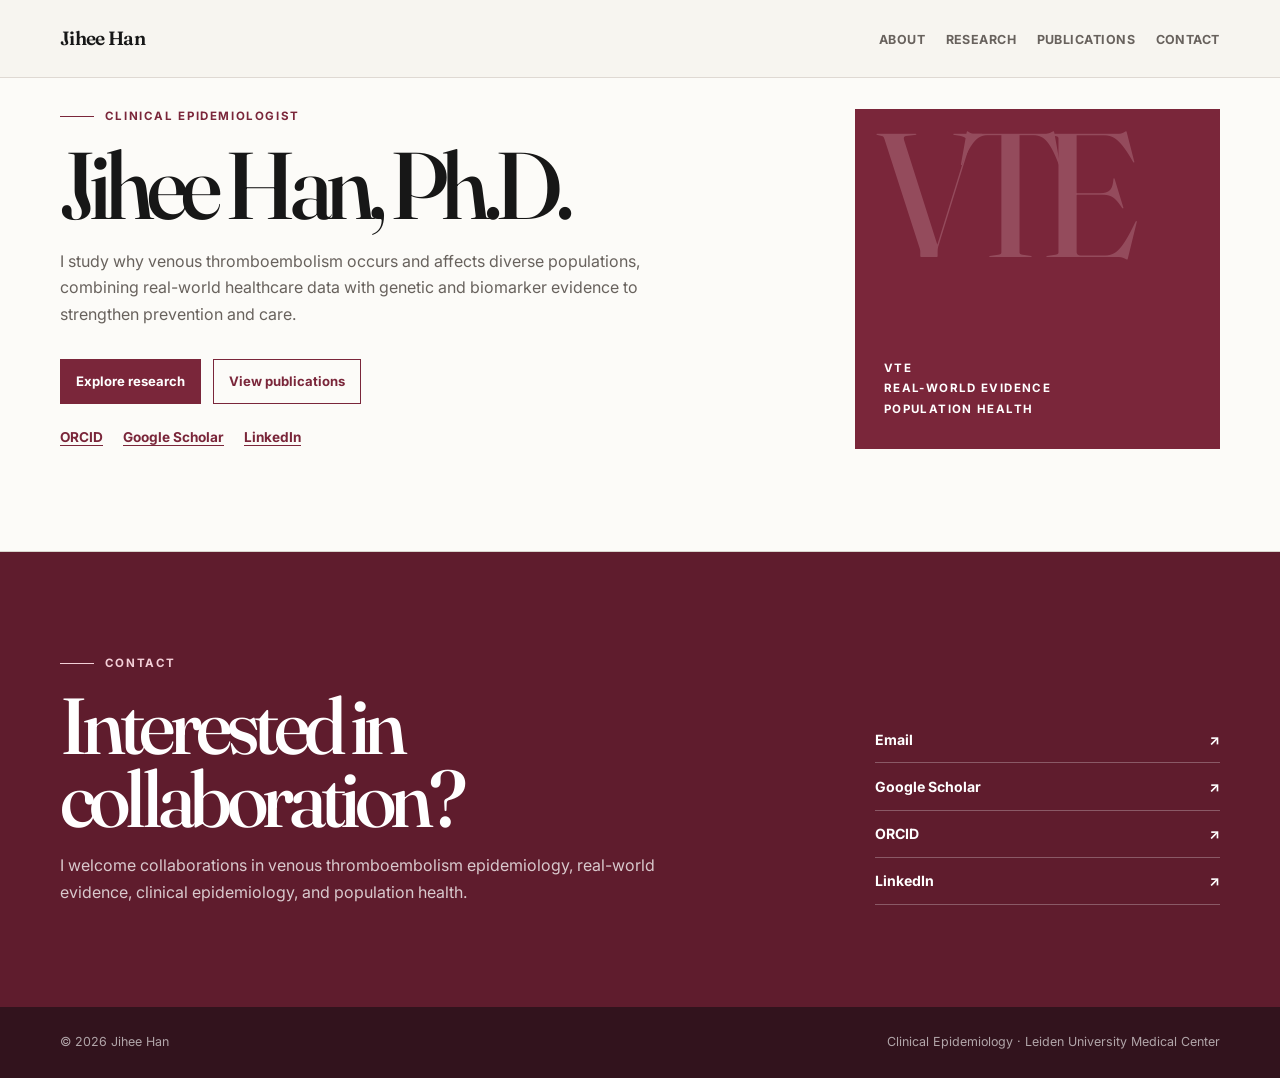
==== commit 63b502be: "Simplify page layouts and publication list" ====
--- a/index.html
+++ b/index.html
@@ -37,8 +37,7 @@
         <div class="hero-copy">
           <p class="eyebrow">Clinical epidemiologist</p>
           <h1 id="page-title">Jihee Han, Ph.D.</h1>
-          <p class="hero-statement">Understanding venous thrombosis through real-world data, epidemiology, and population health.</p>
-          <p>I study why venous thromboembolism occurs, how its burden differs across populations, and how healthcare and molecular data can improve prevention and care.</p>
+          <p>I study why venous thromboembolism occurs and affects diverse populations, combining real-world healthcare data with genetic and biomarker evidence to strengthen prevention and care.</p>
           <div class="hero-actions">
             <a class="button" href="research.html">Explore research</a>
             <a class="button secondary" href="publications.html">View publications</a>
--- a/styles.css
+++ b/styles.css
@@ -1,14 +1,14 @@
 :root {
-  --bg: #f6f3ed;
-  --surface: #fffdf9;
-  --surface-muted: #ece7de;
-  --ink: #18211f;
-  --muted: #65706b;
-  --line: #d4cec2;
-  --forest: #17473e;
-  --forest-dark: #10372f;
-  --clay: #a54834;
-  --clay-soft: #f3dfd9;
+  --bg: #f7f5f0;
+  --surface: #fcfbf8;
+  --surface-muted: #f0ece5;
+  --ink: #171717;
+  --muted: #68625d;
+  --line: #d9d4cc;
+  --forest: #7a263a;
+  --forest-dark: #5f1c2d;
+  --clay: #7a263a;
+  --clay-soft: #f1e4e7;
   --max-width: 1160px;
   --serif: "Fraunces", Georgia, "Times New Roman", serif;
   --sans: "Inter", -apple-system, BlinkMacSystemFont, "Segoe UI", Arial, sans-serif;
@@ -167,7 +167,7 @@
   grid-template-columns: minmax(0, 1.45fr) minmax(285px, 0.75fr);
   gap: clamp(2.5rem, 7vw, 7rem);
   align-items: end;
-  padding: clamp(4.8rem, 10vw, 8rem) 0 clamp(4.5rem, 8vw, 6.5rem);
+  padding: clamp(1.5rem, 2.25vw, 2.5rem) 0 clamp(4.5rem, 8vw, 6.5rem);
 }
 
 h1 {
@@ -208,7 +208,7 @@
   position: absolute;
   top: 1.4rem;
   left: 1.35rem;
-  color: #dfe9df;
+  color: #f3cfd7;
   font-family: var(--serif);
   font-size: clamp(7rem, 14vw, 11rem);
   letter-spacing: -0.13em;
@@ -295,6 +295,10 @@
   padding: clamp(4.25rem, 8vw, 6.75rem) 0;
 }
 
+.content-start.section {
+  padding-top: clamp(2.5rem, 5vw, 4rem);
+}
+
 .section + .section {
   border-top: 1px solid var(--line);
 }
@@ -316,6 +320,11 @@
   font-size: clamp(2.4rem, 5vw, 4.15rem);
   letter-spacing: -0.065em;
   line-height: 0.98;
+}
+
+.section-head.compact {
+  display: block;
+  margin-bottom: 1.75rem;
 }
 
 .section-intro {
@@ -395,7 +404,7 @@
   list-style: none;
 }
 
-.record-list li {
+.record-list > li {
   display: grid;
   grid-template-columns: minmax(102px, 0.3fr) minmax(0, 1fr);
   gap: 1rem 1.5rem;
@@ -439,6 +448,17 @@
   padding-left: 1.1rem;
   color: var(--muted);
   font-size: 0.88rem;
+}
+
+.experience-list .experience-description {
+  grid-column: 1 / -1;
+  display: grid;
+  gap: 0.3rem;
+  margin: 0.1rem 0 0;
+  padding-left: 1.1rem;
+  color: var(--muted);
+  font-size: 0.9rem;
+  line-height: 1.65;
 }
 
 .publication-section + .publication-section {
@@ -536,7 +556,7 @@
 }
 
 .contact-panel .section-label {
-  color: #eab7a8;
+  color: #f3cfd7;
 }
 
 .contact-panel h2 {
@@ -577,12 +597,12 @@
 }
 
 .contact-links a:hover {
-  color: #eab7a8;
+  color: #f3cfd7;
 }
 
 footer {
   color: rgba(255, 255, 255, 0.62);
-  background: #0a2721;
+  background: #32131d;
 }
 
 .footer-content {
@@ -630,6 +650,10 @@
     margin-bottom: 2.25rem;
   }
 
+  .section-head.compact {
+    margin-bottom: 1.5rem;
+  }
+
   .section-intro {
     margin-top: 0.45rem;
   }
@@ -669,10 +693,15 @@
     font-size: clamp(2.45rem, 12vw, 3.35rem);
   }
 
-  .record-list li,
-  .publication-list li {
+  .record-list > li,
+  .publication-list > li {
     grid-template-columns: 1fr;
     gap: 0.45rem;
+  }
+
+  .experience-list .experience-description {
+    grid-column: auto;
+    margin-top: 0.25rem;
   }
 
   .contact-panel {
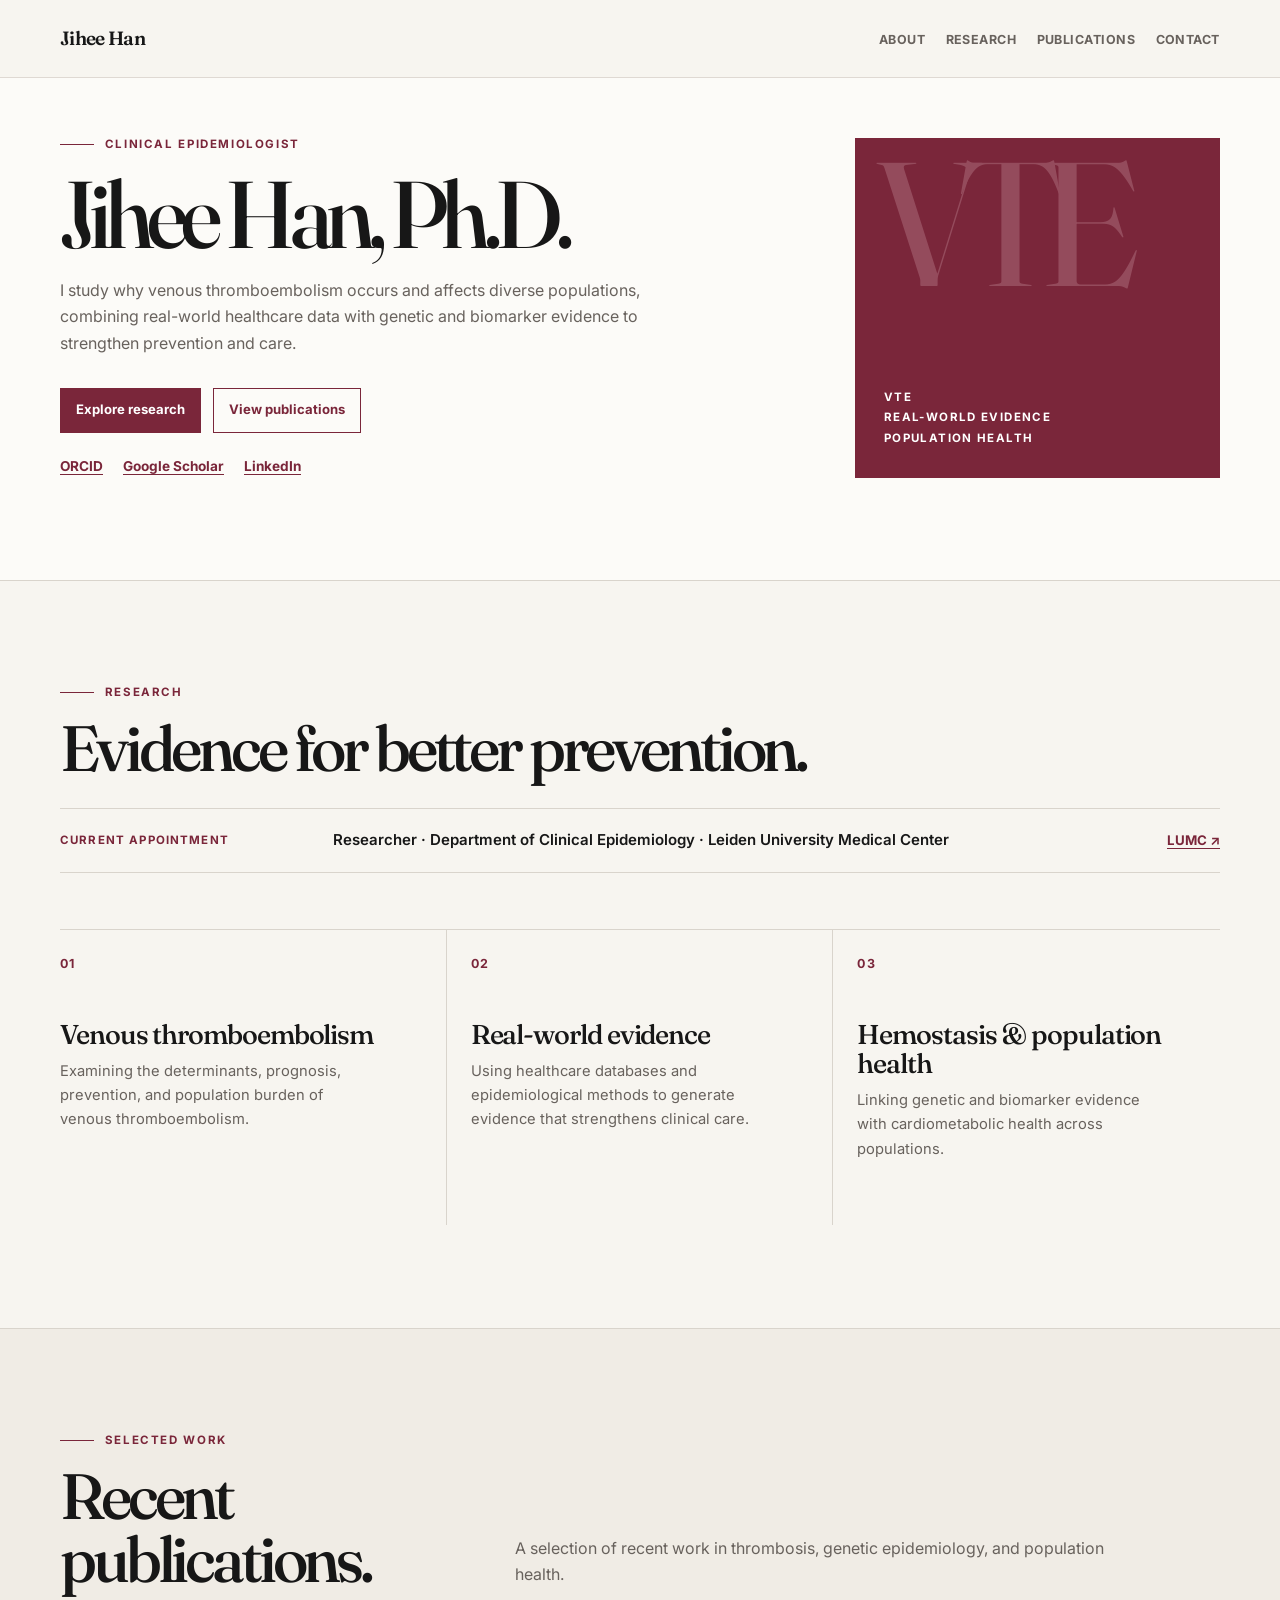
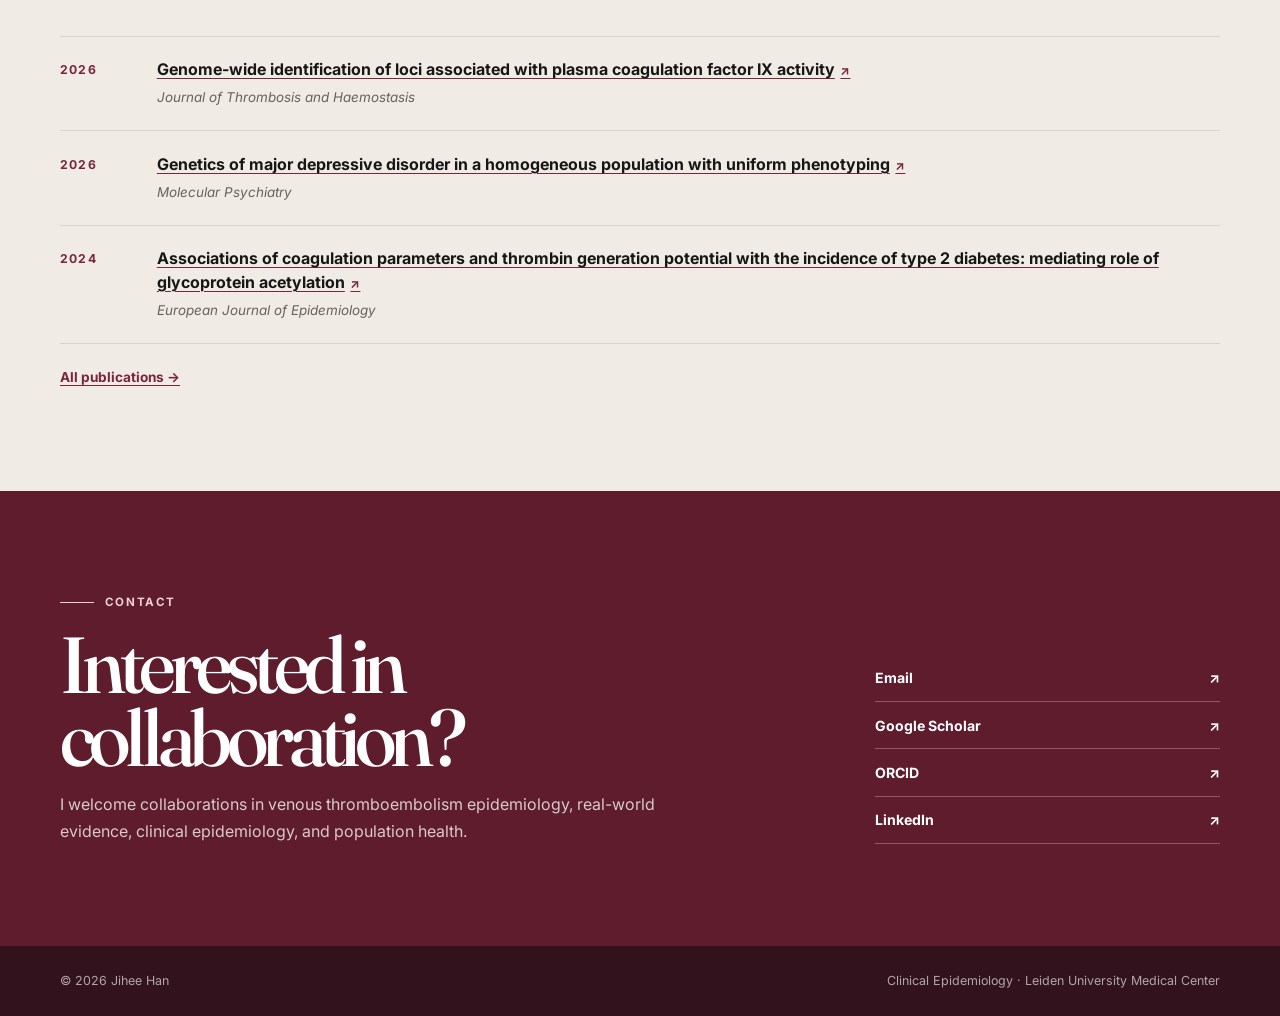
==== commit eb1f1c24: "Enrich portfolio overview and citations" ====
--- a/index.html
+++ b/index.html
@@ -54,6 +54,81 @@
       </div>
     </section>
 
+    <section class="section" aria-labelledby="research-overview-heading">
+      <div class="container">
+        <div class="section-head compact">
+          <div>
+            <p class="section-label">Research</p>
+            <h2 id="research-overview-heading">Evidence for better prevention.</h2>
+          </div>
+        </div>
+
+        <div class="appointment-line" aria-label="Current affiliation">
+          <span>Current appointment</span>
+          <p>Researcher · Department of Clinical Epidemiology · Leiden University Medical Center</p>
+          <a href="https://www.lumc.nl/en/" target="_blank" rel="noopener noreferrer">LUMC ↗</a>
+        </div>
+
+        <div class="focus-grid">
+          <article class="focus-card">
+            <span class="focus-number">01</span>
+            <h3>Venous thromboembolism</h3>
+            <p>Examining the determinants, prognosis, prevention, and population burden of venous thromboembolism.</p>
+          </article>
+          <article class="focus-card">
+            <span class="focus-number">02</span>
+            <h3>Real-world evidence</h3>
+            <p>Using healthcare databases and epidemiological methods to generate evidence that strengthens clinical care.</p>
+          </article>
+          <article class="focus-card">
+            <span class="focus-number">03</span>
+            <h3>Hemostasis &amp; population health</h3>
+            <p>Linking genetic and biomarker evidence with cardiometabolic health across populations.</p>
+          </article>
+        </div>
+      </div>
+    </section>
+
+    <section class="section section-muted" aria-labelledby="selected-work-heading">
+      <div class="container">
+        <div class="section-head">
+          <div>
+            <p class="section-label">Selected work</p>
+            <h2 id="selected-work-heading">Recent publications.</h2>
+          </div>
+          <p class="section-intro">A selection of recent work in thrombosis, genetic epidemiology, and population health.</p>
+        </div>
+
+        <ol class="featured-publications">
+          <li>
+            <time datetime="2026">2026</time>
+            <div>
+              <h3><a href="https://www.jthjournal.org/article/S1538-7836%2825%2900668-3/abstract" target="_blank" rel="noopener noreferrer">Genome-wide identification of loci associated with plasma coagulation factor IX activity</a></h3>
+              <p><cite>Journal of Thrombosis and Haemostasis</cite></p>
+            </div>
+          </li>
+          <li>
+            <time datetime="2026">2026</time>
+            <div>
+              <h3><a href="https://www.nature.com/articles/s41380-026-03666-5" target="_blank" rel="noopener noreferrer">Genetics of major depressive disorder in a homogeneous population with uniform phenotyping</a></h3>
+              <p><cite>Molecular Psychiatry</cite></p>
+            </div>
+          </li>
+          <li>
+            <time datetime="2024">2024</time>
+            <div>
+              <h3><a href="https://link.springer.com/article/10.1007/s10654-024-01162-0" target="_blank" rel="noopener noreferrer">Associations of coagulation parameters and thrombin generation potential with the incidence of type 2 diabetes: mediating role of glycoprotein acetylation</a></h3>
+              <p><cite>European Journal of Epidemiology</cite></p>
+            </div>
+          </li>
+        </ol>
+
+        <div class="profile-links">
+          <a href="publications.html">All publications →</a>
+        </div>
+      </div>
+    </section>
+
     <section id="contact" class="contact-section" aria-labelledby="contact-heading">
       <div class="container contact-panel">
         <div>
--- a/styles.css
+++ b/styles.css
@@ -167,7 +167,7 @@
   grid-template-columns: minmax(0, 1.45fr) minmax(285px, 0.75fr);
   gap: clamp(2.5rem, 7vw, 7rem);
   align-items: end;
-  padding: clamp(1.5rem, 2.25vw, 2.5rem) 0 clamp(4.5rem, 8vw, 6.5rem);
+  padding: clamp(3rem, 4.5vw, 5rem) 0 clamp(4.5rem, 8vw, 6.5rem);
 }
 
 h1 {
@@ -376,6 +376,82 @@
   font-size: 0.92rem;
 }
 
+.appointment-line {
+  display: grid;
+  grid-template-columns: minmax(145px, 0.3fr) minmax(0, 1fr) auto;
+  gap: 1rem 2rem;
+  align-items: center;
+  margin-bottom: 3.5rem;
+  padding: 1.2rem 0;
+  border-top: 1px solid var(--line);
+  border-bottom: 1px solid var(--line);
+}
+
+.appointment-line span {
+  color: var(--clay);
+  font-size: 0.72rem;
+  font-weight: 700;
+  letter-spacing: 0.1em;
+  text-transform: uppercase;
+}
+
+.appointment-line p {
+  margin: 0;
+  font-size: 0.94rem;
+  font-weight: 600;
+}
+
+.appointment-line a {
+  color: var(--forest);
+  font-size: 0.83rem;
+  font-weight: 700;
+  white-space: nowrap;
+}
+
+.featured-publications {
+  margin: 0;
+  padding: 0;
+  border-top: 1px solid var(--line);
+  list-style: none;
+}
+
+.featured-publications li {
+  display: grid;
+  grid-template-columns: 4.8rem minmax(0, 1fr);
+  gap: 1.25rem;
+  padding: 1.35rem 0;
+  border-bottom: 1px solid var(--line);
+}
+
+.featured-publications time {
+  padding-top: 0.12rem;
+  color: var(--clay);
+  font-size: 0.76rem;
+  font-weight: 700;
+  letter-spacing: 0.1em;
+}
+
+.featured-publications h3 {
+  margin-bottom: 0.32rem;
+  font-family: var(--sans);
+  font-size: 1rem;
+  font-weight: 700;
+  line-height: 1.45;
+}
+
+.featured-publications h3 a::after {
+  margin-left: 0.35rem;
+  color: var(--clay);
+  font-size: 0.78em;
+  content: "↗";
+}
+
+.featured-publications p {
+  margin: 0;
+  color: var(--muted);
+  font-size: 0.84rem;
+}
+
 .record-layout {
   display: grid;
   grid-template-columns: repeat(2, minmax(0, 1fr));
@@ -406,8 +482,8 @@
 
 .record-list > li {
   display: grid;
-  grid-template-columns: minmax(102px, 0.3fr) minmax(0, 1fr);
-  gap: 1rem 1.5rem;
+  grid-template-columns: 1fr;
+  gap: 0.45rem;
   padding: 1.4rem 0;
   border-bottom: 1px solid var(--line);
 }
@@ -448,17 +524,6 @@
   padding-left: 1.1rem;
   color: var(--muted);
   font-size: 0.88rem;
-}
-
-.experience-list .experience-description {
-  grid-column: 1 / -1;
-  display: grid;
-  gap: 0.3rem;
-  margin: 0.1rem 0 0;
-  padding-left: 1.1rem;
-  color: var(--muted);
-  font-size: 0.9rem;
-  line-height: 1.65;
 }
 
 .publication-section + .publication-section {
@@ -527,6 +592,17 @@
 
 .publication-meta cite {
   font-style: italic;
+}
+
+.publication-citation {
+  margin: 0;
+  color: var(--muted);
+  font-size: 0.83rem;
+  line-height: 1.6;
+}
+
+.publication-citation .doi {
+  white-space: nowrap;
 }
 
 .profile-links {
@@ -674,6 +750,12 @@
     margin-bottom: 1.4rem;
   }
 
+  .appointment-line {
+    grid-template-columns: 1fr;
+    gap: 0.35rem;
+    margin-bottom: 2.5rem;
+  }
+
   .record-layout .record-group:last-child {
     grid-column: auto;
   }
@@ -694,14 +776,10 @@
   }
 
   .record-list > li,
-  .publication-list > li {
+  .publication-list > li,
+  .featured-publications li {
     grid-template-columns: 1fr;
     gap: 0.45rem;
-  }
-
-  .experience-list .experience-description {
-    grid-column: auto;
-    margin-top: 0.25rem;
   }
 
   .contact-panel {
